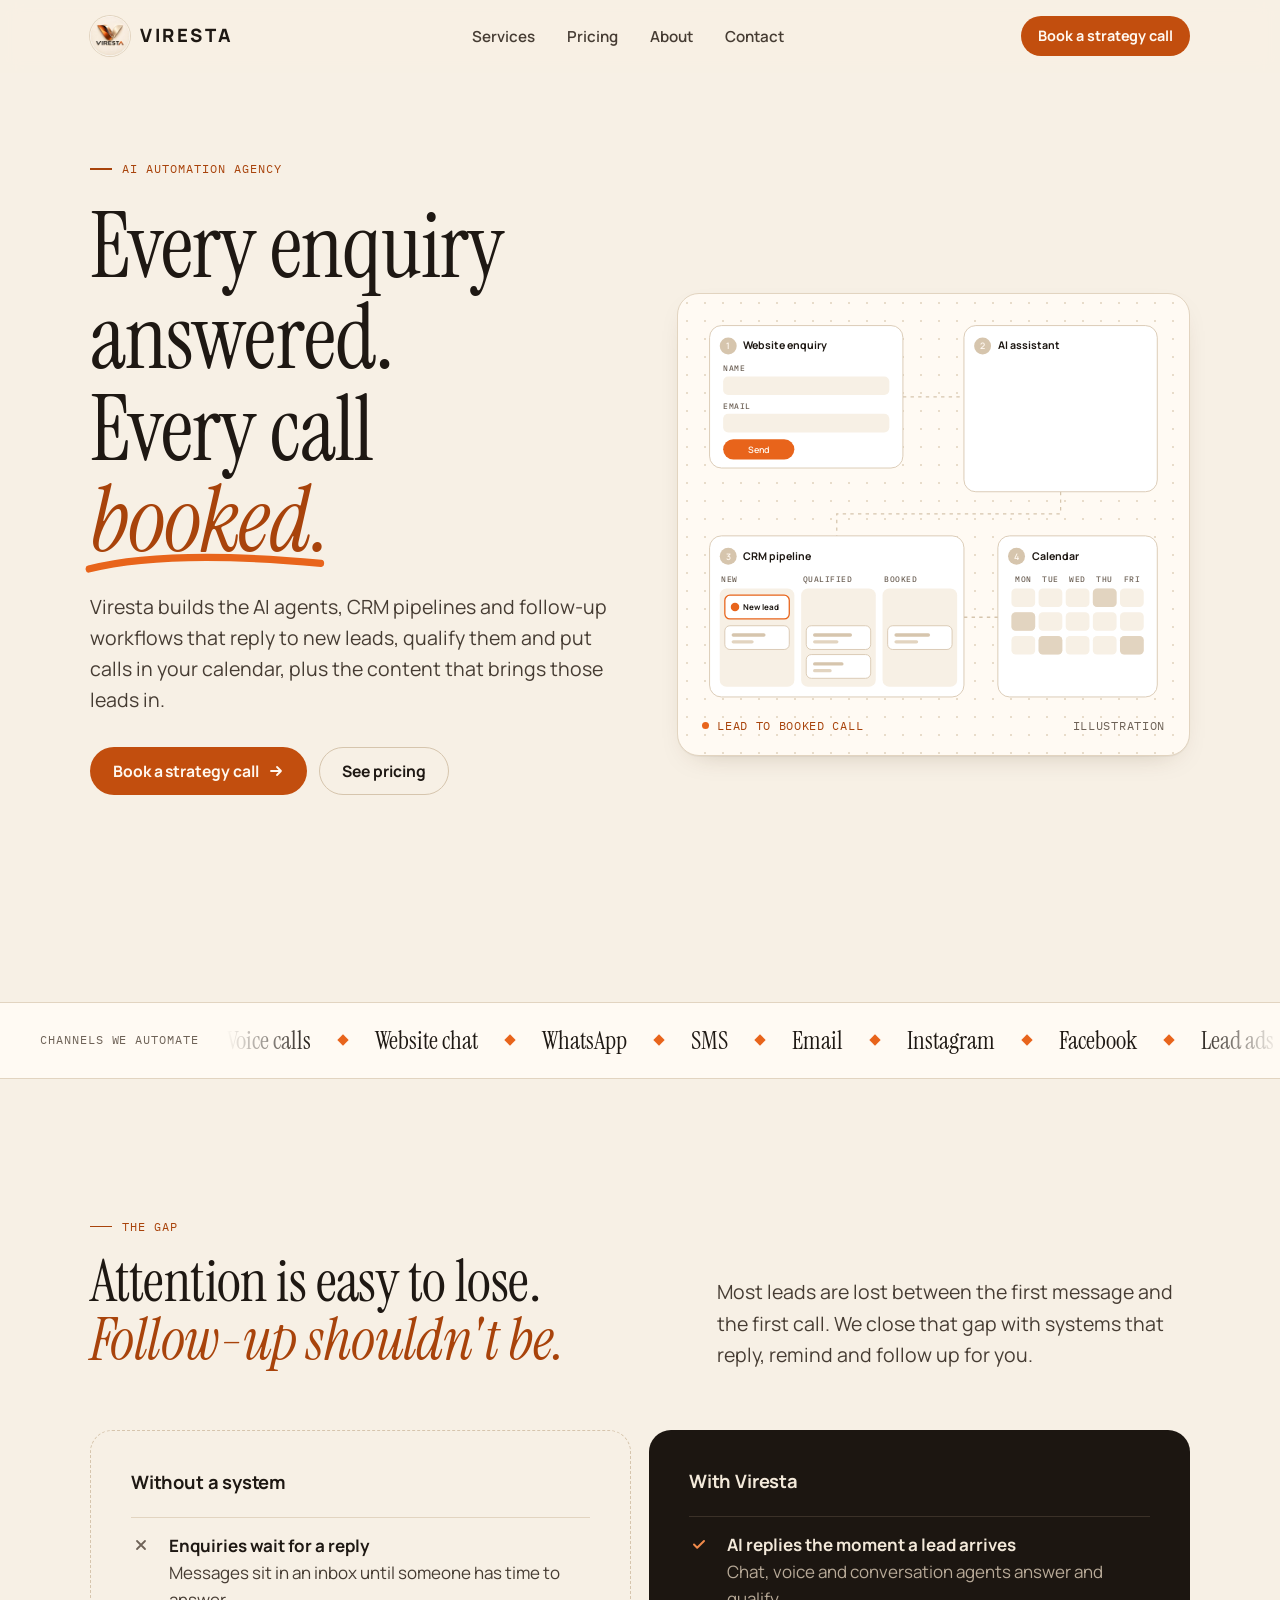
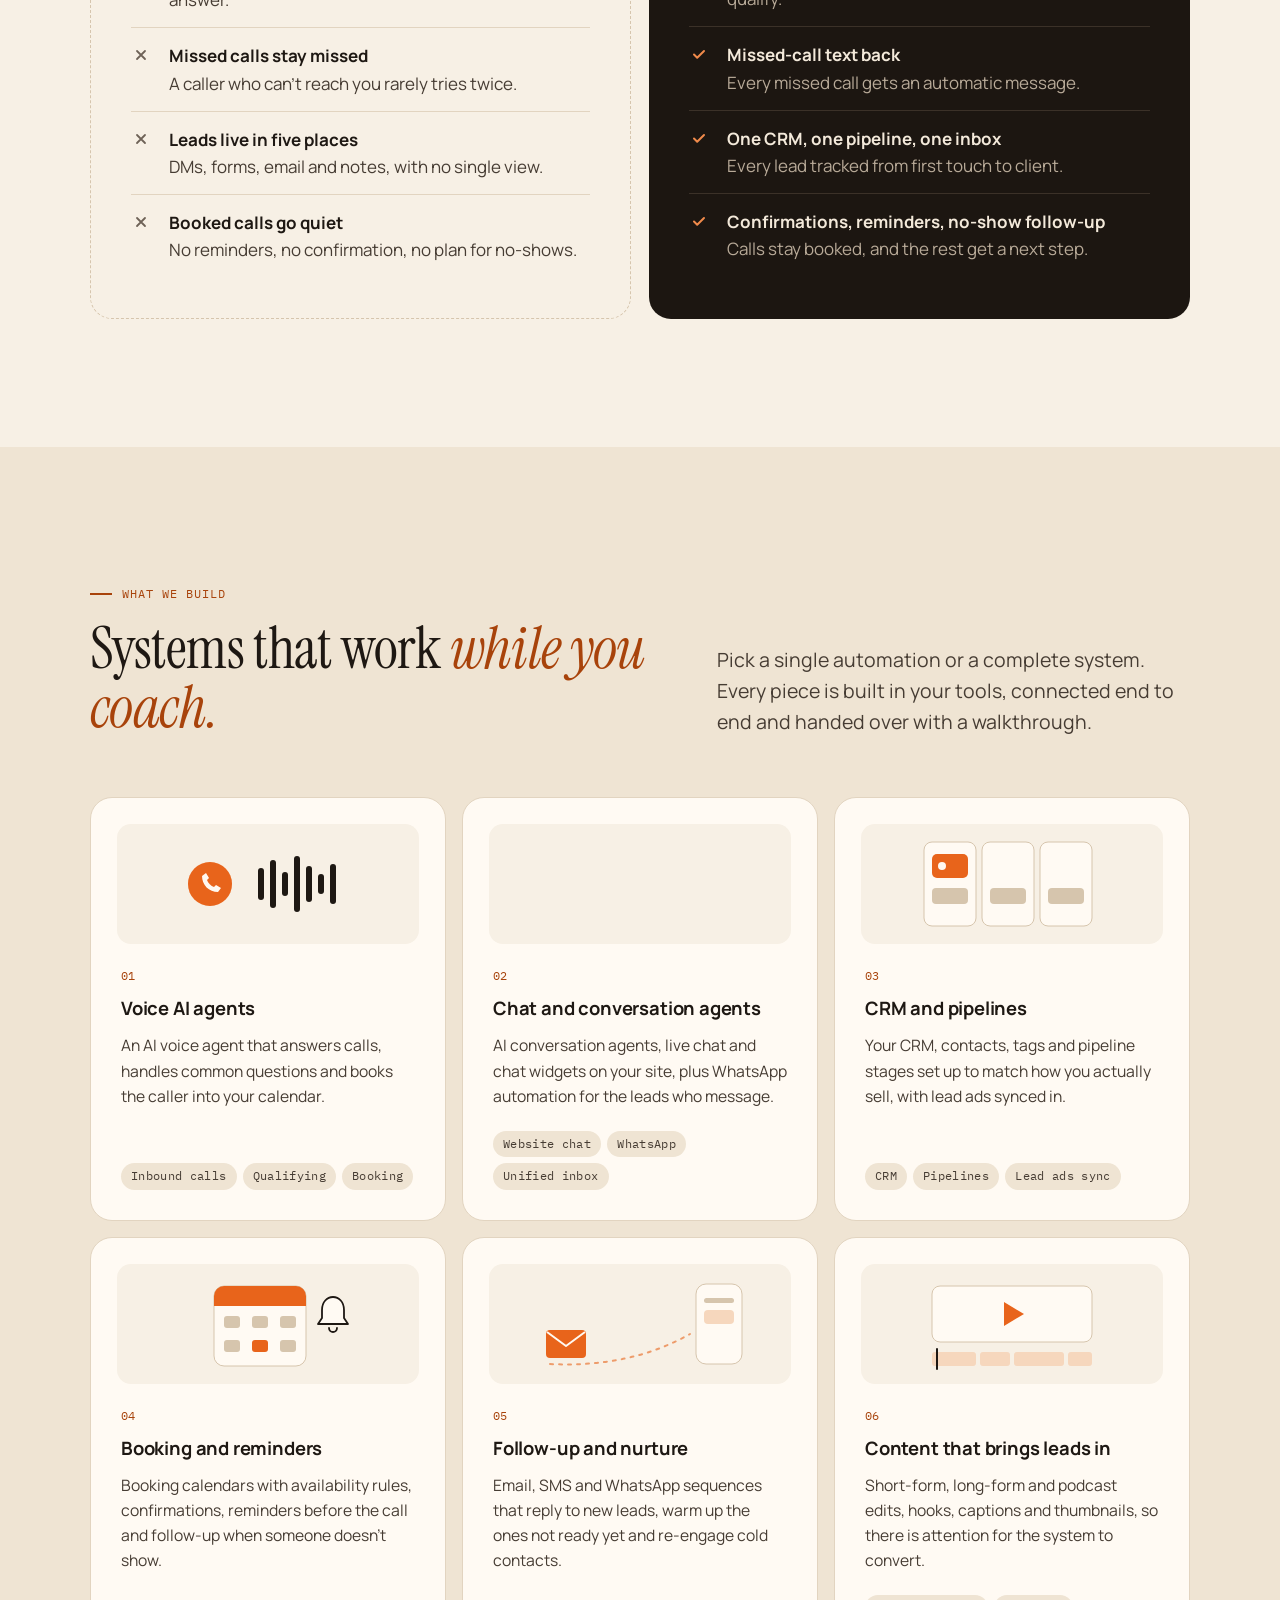
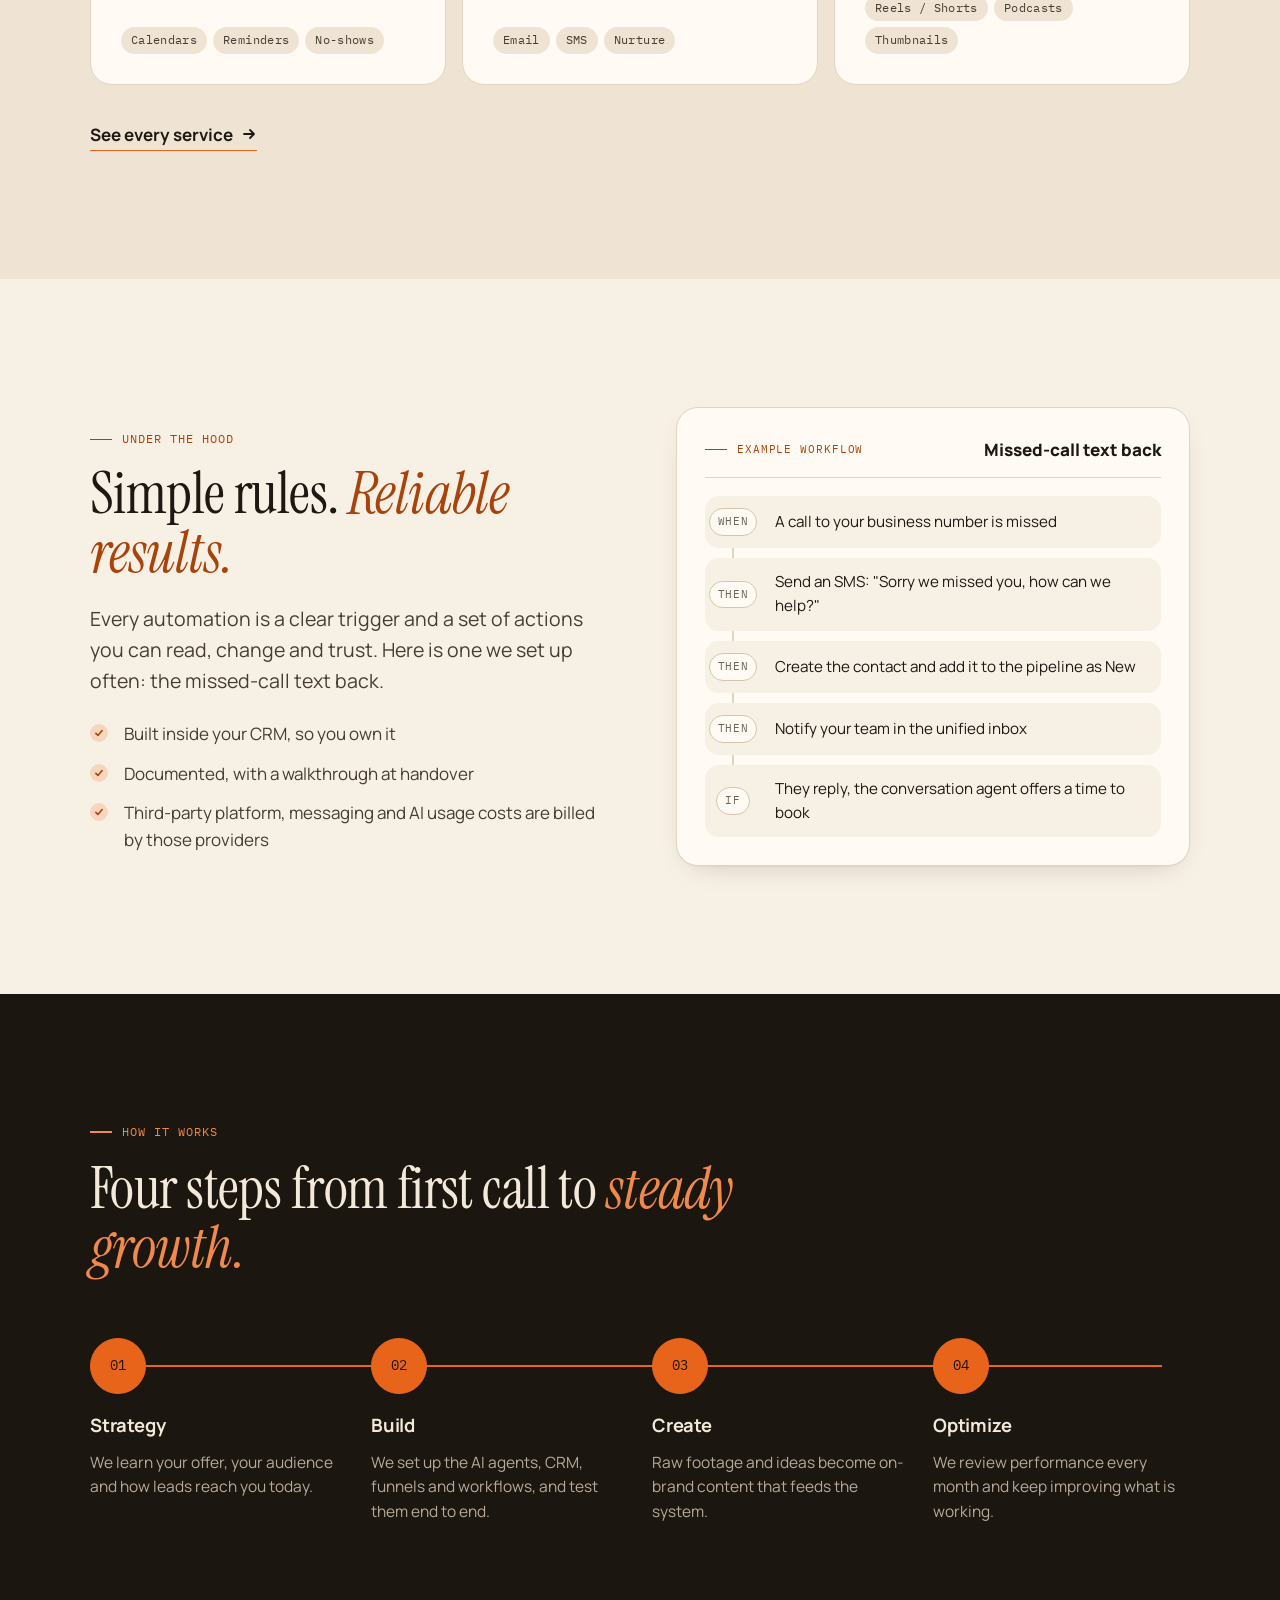
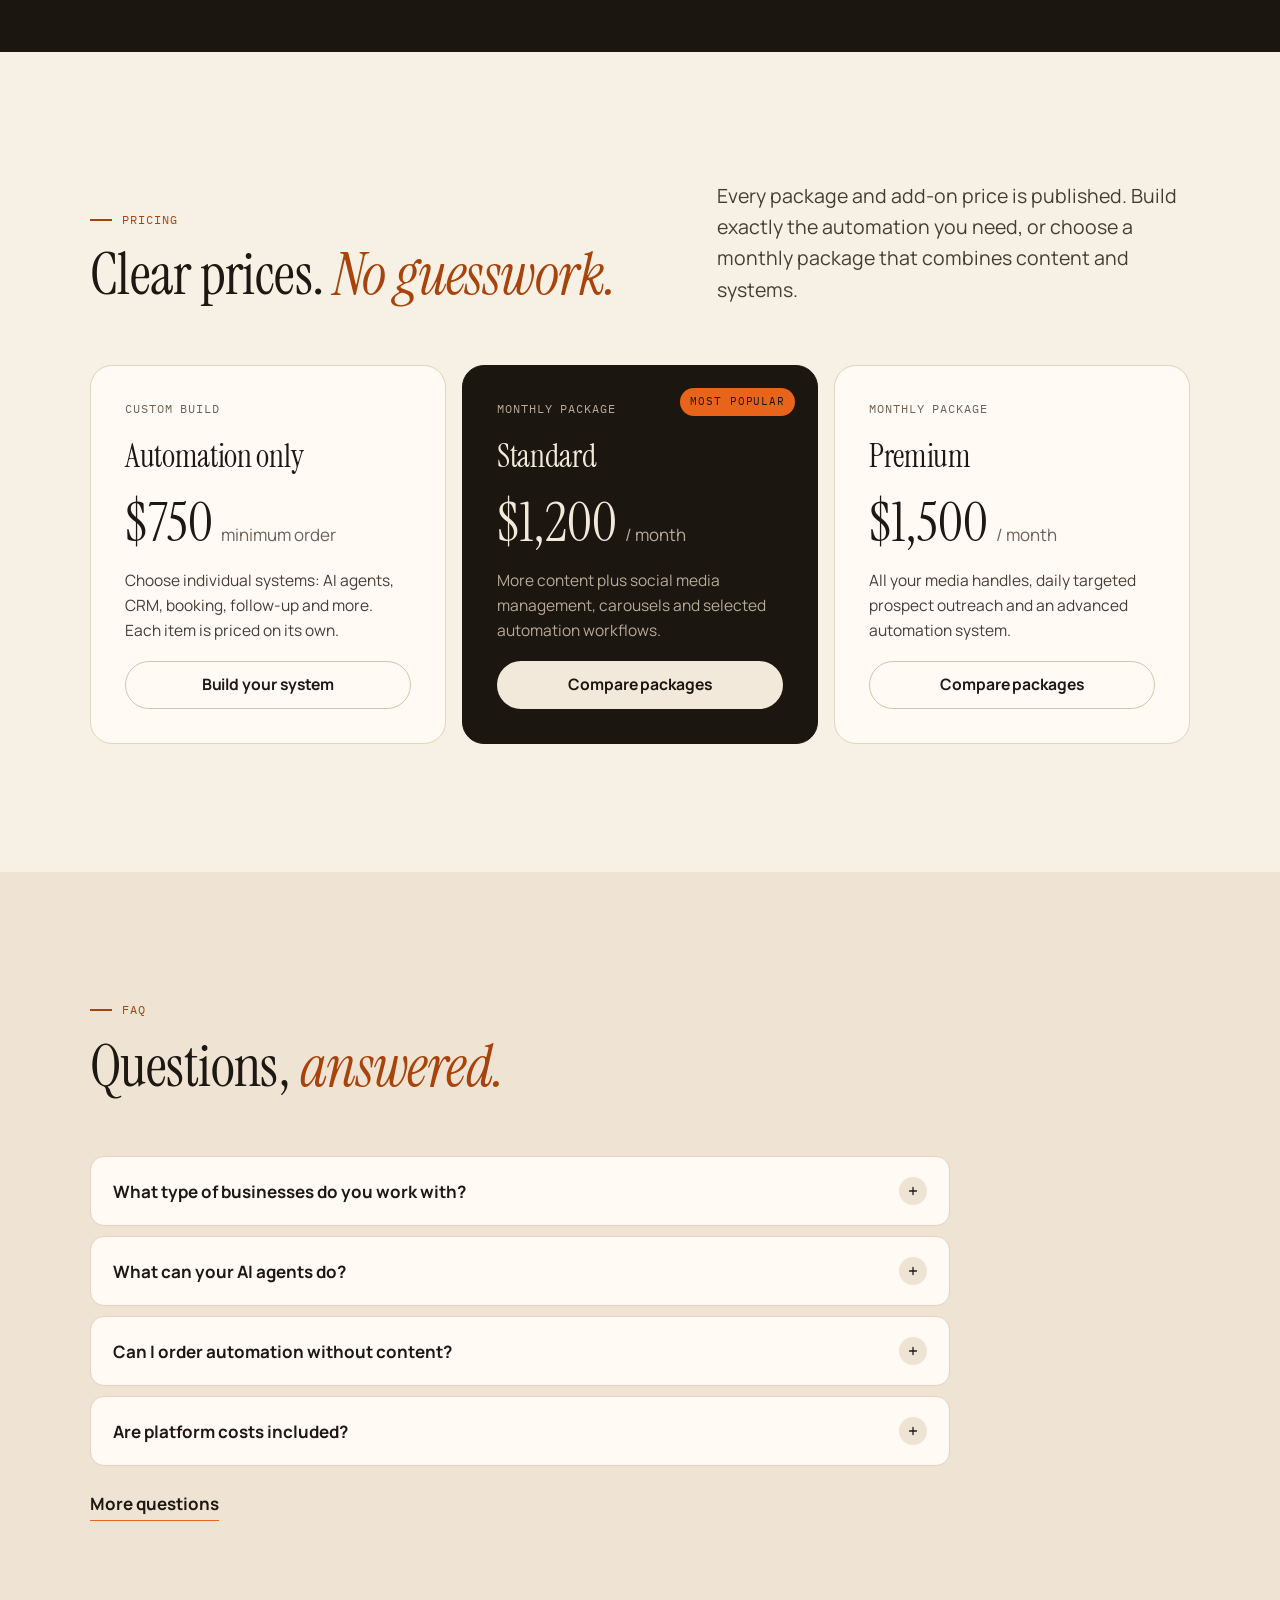
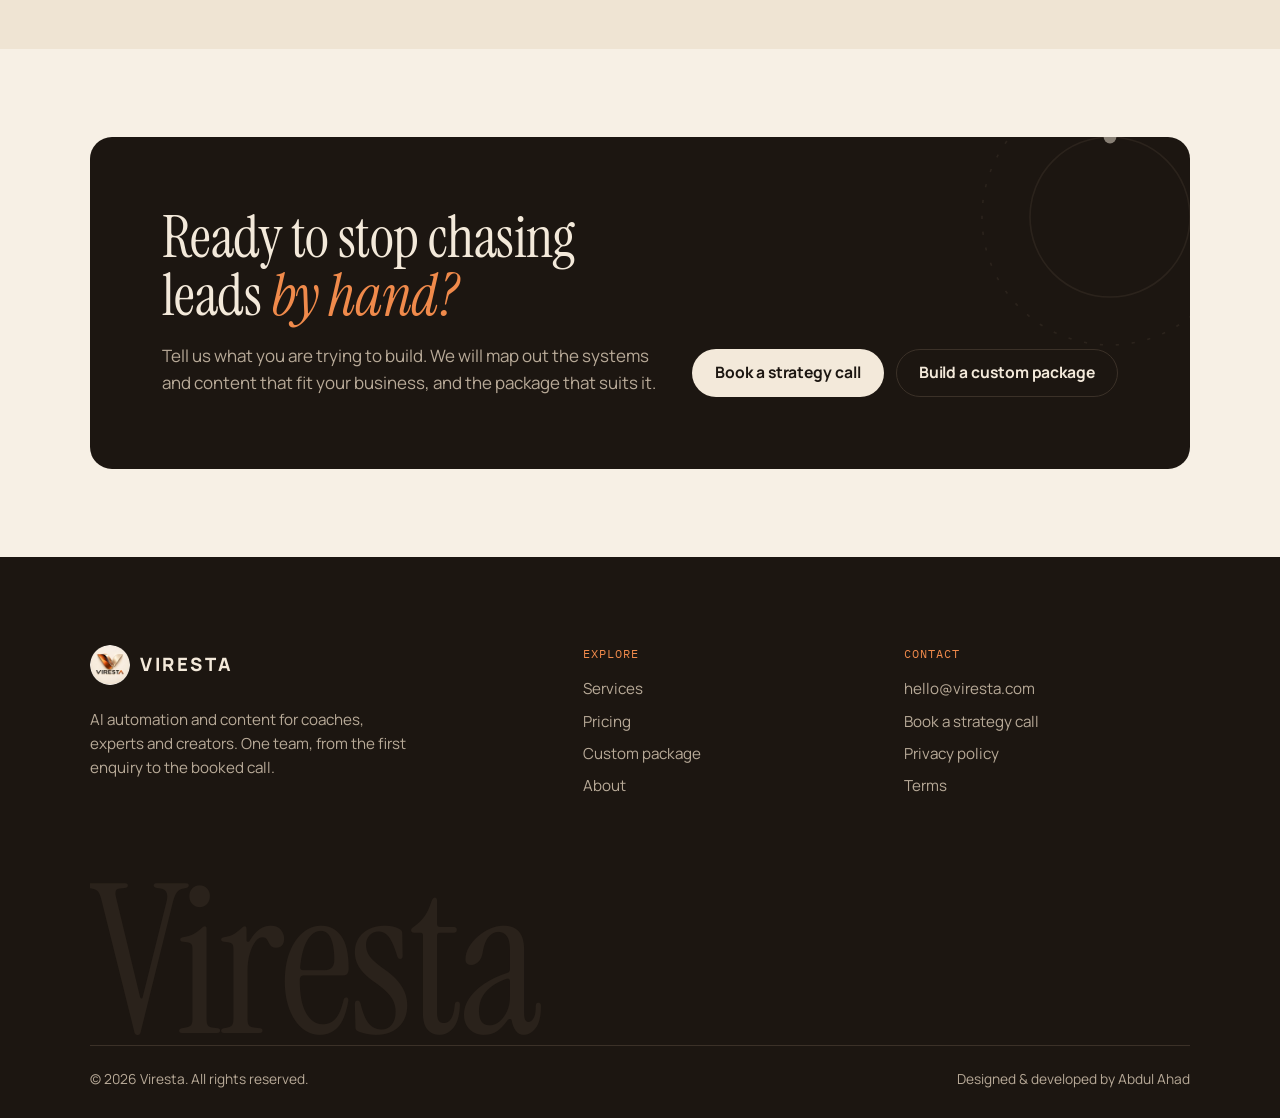
==== index.html @ 189fc69f "Rebuild Viresta site as an AI automation agency website Multi-page static site with an orange and cr" ====
<!doctype html>
<html lang="en">
<head>
<meta charset="utf-8">
<meta name="viewport" content="width=device-width, initial-scale=1, viewport-fit=cover">
<title>Viresta | AI Automation Agency for Coaches, Experts and Creators</title>
<meta name="description" content="Viresta builds AI agents, CRM pipelines, booking and follow-up automations that turn enquiries into booked calls, plus the content that brings those enquiries in.">
<meta name="theme-color" content="#f7f0e5">
<meta name="author" content="Abdul Ahad">
<meta property="og:title" content="Viresta | AI Automation Agency for Coaches, Experts and Creators">
<meta property="og:description" content="Viresta builds AI agents, CRM pipelines, booking and follow-up automations that turn enquiries into booked calls, plus the content that brings those enquiries in.">
<meta property="og:type" content="website">
<meta property="og:image" content="assets/img/logo.webp">
<link rel="icon" type="image/png" href="assets/img/favicon.png">
<link rel="apple-touch-icon" href="assets/img/apple-touch-icon.png">
<link rel="preconnect" href="https://fonts.googleapis.com">
<link rel="preconnect" href="https://fonts.gstatic.com" crossorigin>
<link href="https://fonts.googleapis.com/css2?family=Instrument+Serif:ital@0;1&family=Manrope:wght@400;500;600;700;800&family=IBM+Plex+Mono:wght@400;500&display=swap" rel="stylesheet">
<link rel="stylesheet" href="assets/css/style.css">
<script>document.documentElement.classList.add("js");</script>
</head>
<body data-page="home">
<a class="skip" href="#main">Skip to content</a>
<header class="site-header" id="top">
  <div class="wrap nav">
    <a class="brand" href="index.html" aria-label="Viresta home">
      <img src="assets/img/logo-192.webp" alt="" width="40" height="40">
      <span>VIRESTA</span>
    </a>
    <nav aria-label="Main">
      <ul class="nav-links" style="list-style:none;margin:0;padding:0">
        <li><a href="services.html" data-nav="services">Services</a></li>
        <li><a href="pricing.html" data-nav="pricing">Pricing</a></li>
        <li><a href="about.html" data-nav="about">About</a></li>
        <li><a href="contact.html" data-nav="contact">Contact</a></li>
      </ul>
    </nav>
    <div class="nav-cta"><a class="btn btn--primary btn--sm" href="contact.html">Book a strategy call</a></div>
    <button class="nav-toggle" type="button" aria-label="Open menu" aria-expanded="false" aria-controls="mobile-menu"><span></span></button>
  </div>
  <div class="mobile-menu" id="mobile-menu">
    <ul>
      <li><a href="index.html">Home</a></li>
      <li><a href="services.html">Services</a></li>
      <li><a href="pricing.html">Pricing</a></li>
      <li><a href="about.html">About</a></li>
      <li><a href="contact.html">Contact</a></li>
      <li><a class="btn btn--primary" href="contact.html">Book a strategy call</a></li>
    </ul>
  </div>
</header>
<main id="main">

  <!-- ============ Hero ============ -->
  <section class="hero">
    <div class="wrap hero-grid">
      <div>
        <span class="eyebrow reveal">AI automation agency</span>
        <h1 class="reveal d1">
          <span class="line">Every enquiry answered.</span>
          <span class="line">Every call <span class="underline-word"><em class="accent">booked.</em><svg viewBox="0 0 200 20" preserveAspectRatio="none" aria-hidden="true"><path d="M3 14 C 50 4, 120 4, 197 10"/></svg></span></span>
        </h1>
        <p class="lead reveal d2">Viresta builds the AI agents, CRM pipelines and follow-up workflows that reply to new leads, qualify them and put calls in your calendar, plus the content that brings those leads in.</p>
        <div class="btn-row reveal d3">
          <a class="btn btn--primary" href="contact.html">Book a strategy call
            <svg viewBox="0 0 16 16" aria-hidden="true"><path d="M3 8h10M9 4l4 4-4 4" fill="none" stroke="currentColor" stroke-width="1.8" stroke-linecap="round" stroke-linejoin="round"/></svg></a>
          <a class="btn btn--ghost" href="pricing.html">See pricing</a>
        </div>
        <ul class="hero-facts reveal d3">
          <li>Published pricing</li>
          <li>Custom builds from $750</li>
          <li>One team for systems and content</li>
        </ul>
      </div>

      <!-- Animated 2D illustration of a lead moving through an automated system -->
      <figure class="flow reveal d2" style="margin:0" aria-label="Illustration: a website enquiry gets an AI reply, moves through the CRM pipeline and becomes a booked call.">
        <svg viewBox="0 0 560 470" role="img" aria-hidden="true">
          <!-- connectors (base) -->
          <path class="f-line" d="M244 100 H316"/>
          <path class="f-line" d="M430 212 V238 H166 V264"/>
          <path class="f-line" d="M316 360 H356"/>
          <!-- connectors (active) -->
          <path class="f-line-on anim a-path1" d="M244 100 H316"/>
          <path class="f-line-on anim a-path2" d="M430 212 V238 H166 V264"/>
          <path class="f-line-on anim a-path3" d="M316 360 H356"/>

          <!-- A · Website enquiry -->
          <g>
            <rect class="f-card" x="16" y="16" width="228" height="168" rx="14"/>
            <circle class="anim a-badge1" cx="38" cy="40" r="10"/>
            <text class="f-text-light" x="38" y="44" text-anchor="middle">1</text>
            <text class="f-title" x="56" y="44">Website enquiry</text>
            <text class="f-label" x="32" y="70">Name</text>
            <rect class="f-field" x="32" y="76" width="196" height="22" rx="6"/>
            <rect class="f-ink anim a-field1" x="42" y="85" width="74" height="4" rx="2" opacity=".75"/>
            <text class="f-label" x="32" y="114">Email</text>
            <rect class="f-field" x="32" y="120" width="196" height="22" rx="6"/>
            <rect class="f-ink anim a-field2" x="42" y="129" width="118" height="4" rx="2" opacity=".75"/>
            <g class="anim a-send">
              <rect class="f-orange" x="32" y="150" width="84" height="24" rx="12"/>
              <text class="f-text-light" x="74" y="166" text-anchor="middle">Send</text>
            </g>
          </g>

          <!-- B · AI assistant -->
          <g>
            <rect class="f-card" x="316" y="16" width="228" height="196" rx="14"/>
            <circle class="anim a-badge2" cx="338" cy="40" r="10"/>
            <text class="f-text-light" x="338" y="44" text-anchor="middle">2</text>
            <text class="f-title" x="356" y="44">AI assistant</text>
            <g class="anim a-msg-in">
              <rect class="f-cream" x="332" y="60" width="168" height="42" rx="12"/>
              <text class="f-text" x="344" y="78">Hi! I'd like to know more</text>
              <text class="f-text" x="344" y="92">about your coaching.</text>
            </g>
            <g class="anim a-typing">
              <rect class="f-fill" x="470" y="112" width="58" height="24" rx="12"/>
              <g class="f-orange"><circle class="typing-dot" cx="486" cy="124" r="3"/><circle class="typing-dot" cx="499" cy="124" r="3"/><circle class="typing-dot" cx="512" cy="124" r="3"/></g>
            </g>
            <g class="anim a-msg-out">
              <rect fill="#c24e0e" x="352" y="112" width="176" height="42" rx="12"/>
              <text class="f-text-light" x="364" y="130">Happy to help! Here are a</text>
              <text class="f-text-light" x="364" y="144">few times for a quick call.</text>
            </g>
            <g class="anim a-msg-out">
              <rect fill="none" stroke="#c24e0e" x="404" y="166" width="58" height="26" rx="13"/>
              <text class="f-text" x="433" y="183" text-anchor="middle" style="fill:#a8430b;font-weight:700">Tue 10:00</text>
              <rect fill="none" stroke="#c24e0e" x="468" y="166" width="60" height="26" rx="13"/>
              <text class="f-text" x="498" y="183" text-anchor="middle" style="fill:#a8430b;font-weight:700">Wed 14:30</text>
            </g>
          </g>

          <!-- C · CRM pipeline -->
          <g>
            <rect class="f-card" x="16" y="264" width="300" height="190" rx="14"/>
            <circle class="anim a-badge3" cx="38" cy="288" r="10"/>
            <text class="f-text-light" x="38" y="292" text-anchor="middle">3</text>
            <text class="f-title" x="56" y="292">CRM pipeline</text>
            <text class="f-label" x="30" y="318">New</text>
            <text class="f-label" x="126" y="318">Qualified</text>
            <text class="f-label" x="222" y="318">Booked</text>
            <rect class="f-cream" x="28" y="326" width="88" height="116" rx="8"/>
            <rect class="f-cream" x="124" y="326" width="88" height="116" rx="8"/>
            <rect class="f-cream" x="220" y="326" width="88" height="116" rx="8"/>
            <!-- resting cards -->
            <g>
              <rect class="f-card" x="34" y="370" width="76" height="28" rx="6"/>
              <rect x="42" y="379" width="40" height="4" rx="2" fill="#d6c5ad"/><rect x="42" y="387" width="26" height="4" rx="2" fill="#e2d4c0"/>
              <rect class="f-card" x="130" y="370" width="76" height="28" rx="6"/>
              <rect x="138" y="379" width="46" height="4" rx="2" fill="#d6c5ad"/><rect x="138" y="387" width="30" height="4" rx="2" fill="#e2d4c0"/>
              <rect class="f-card" x="130" y="404" width="76" height="28" rx="6"/>
              <rect x="138" y="413" width="36" height="4" rx="2" fill="#d6c5ad"/><rect x="138" y="421" width="22" height="4" rx="2" fill="#e2d4c0"/>
              <rect class="f-card" x="226" y="370" width="76" height="28" rx="6"/>
              <rect x="234" y="379" width="42" height="4" rx="2" fill="#d6c5ad"/><rect x="234" y="387" width="28" height="4" rx="2" fill="#e2d4c0"/>
            </g>
            <!-- the moving lead -->
            <g class="anim a-deal">
              <rect x="34" y="334" width="76" height="28" rx="6" fill="#fff" stroke="#e8641b" stroke-width="1.5"/>
              <circle class="f-orange" cx="46" cy="348" r="5"/>
              <text class="f-text" x="56" y="352" style="font-size:9.5px;font-weight:700;fill:#1e1813">New lead</text>
            </g>
          </g>

          <!-- D · Calendar -->
          <g>
            <rect class="f-card" x="356" y="264" width="188" height="190" rx="14"/>
            <circle class="anim a-badge4" cx="378" cy="288" r="10"/>
            <text class="f-text-light" x="378" y="292" text-anchor="middle">4</text>
            <text class="f-title" x="396" y="292">Calendar</text>
            <g class="f-label" text-anchor="middle">
              <text x="386" y="318">Mon</text><text x="418" y="318">Tue</text><text x="450" y="318">Wed</text><text x="482" y="318">Thu</text><text x="514" y="318">Fri</text>
            </g>
            <g class="f-cream">
              <rect x="372" y="326" width="28" height="22" rx="5"/><rect x="404" y="326" width="28" height="22" rx="5"/><rect x="436" y="326" width="28" height="22" rx="5"/><rect x="468" y="326" width="28" height="22" rx="5"/><rect x="500" y="326" width="28" height="22" rx="5"/>
              <rect x="372" y="354" width="28" height="22" rx="5"/><rect x="404" y="354" width="28" height="22" rx="5"/><rect x="436" y="354" width="28" height="22" rx="5"/><rect x="468" y="354" width="28" height="22" rx="5"/><rect x="500" y="354" width="28" height="22" rx="5"/>
              <rect x="372" y="382" width="28" height="22" rx="5"/><rect x="404" y="382" width="28" height="22" rx="5"/><rect x="436" y="382" width="28" height="22" rx="5"/><rect x="468" y="382" width="28" height="22" rx="5"/><rect x="500" y="382" width="28" height="22" rx="5"/>
            </g>
            <g fill="#e2d4c0">
              <rect x="372" y="354" width="28" height="22" rx="5"/><rect x="468" y="326" width="28" height="22" rx="5"/><rect x="500" y="382" width="28" height="22" rx="5"/><rect x="404" y="382" width="28" height="22" rx="5"/>
            </g>
            <rect class="f-orange anim a-slot" x="436" y="354" width="28" height="22" rx="5"/>
            <path class="anim a-check" d="M443 365 l4 4 l8 -8" fill="none" stroke="#fff8f0" stroke-width="2.2" stroke-linecap="round" stroke-linejoin="round"/>
            <g class="anim a-toast">
              <rect class="f-ink" x="366" y="416" width="168" height="28" rx="14"/>
              <text class="f-text-light" x="450" y="434" text-anchor="middle">Call booked · reminder set</text>
            </g>
          </g>

          <!-- travelling dots -->
          <circle class="f-orange anim a-dot1" cx="250" cy="100" r="5" stroke="#fff" stroke-width="2"/>
          <circle class="f-orange anim a-dot2" cx="430" cy="214" r="5" stroke="#fff" stroke-width="2"/>
          <circle class="f-orange anim a-dot3" cx="319" cy="360" r="5" stroke="#fff" stroke-width="2"/>
        </svg>
        <figcaption class="flow-caption"><span class="live">Lead to booked call</span><span>Illustration</span></figcaption>
      </figure>
    </div>
  </section>

  <!-- ============ Channels ============ -->
  <section class="strip" aria-label="Channels we automate">
    <div class="strip-inner">
      <span class="strip-label">Channels we automate</span>
      <div class="marquee">
        <div class="marquee-track">
          <ul><li>Voice calls</li><li>Website chat</li><li>WhatsApp</li><li>SMS</li><li>Email</li><li>Instagram</li><li>Facebook</li><li>Lead ads</li><li>Booking calendars</li><li>CRM</li></ul>
          <ul aria-hidden="true"><li>Voice calls</li><li>Website chat</li><li>WhatsApp</li><li>SMS</li><li>Email</li><li>Instagram</li><li>Facebook</li><li>Lead ads</li><li>Booking calendars</li><li>CRM</li></ul>
        </div>
      </div>
    </div>
  </section>

  <!-- ============ Problem / solution ============ -->
  <section class="section">
    <div class="wrap">
      <div class="head head--split">
        <div>
          <span class="eyebrow reveal">The gap</span>
          <h2 class="reveal d1" style="margin-top:16px">Attention is easy to lose. <em class="accent">Follow-up shouldn't be.</em></h2>
        </div>
        <p class="lead reveal d2">Most leads are lost between the first message and the first call. We close that gap with systems that reply, remind and follow up for you.</p>
      </div>
      <div class="compare">
        <div class="compare-col compare-col--before reveal">
          <h3>Without a system</h3>
          <ul class="compare-list">
            <li><svg viewBox="0 0 20 20" class="ico-x" fill="none" stroke-width="1.8" stroke-linecap="round" aria-hidden="true"><path d="M6 6l8 8M14 6l-8 8"/></svg><div><b>Enquiries wait for a reply</b>Messages sit in an inbox until someone has time to answer.</div></li>
            <li><svg viewBox="0 0 20 20" class="ico-x" fill="none" stroke-width="1.8" stroke-linecap="round" aria-hidden="true"><path d="M6 6l8 8M14 6l-8 8"/></svg><div><b>Missed calls stay missed</b>A caller who can't reach you rarely tries twice.</div></li>
            <li><svg viewBox="0 0 20 20" class="ico-x" fill="none" stroke-width="1.8" stroke-linecap="round" aria-hidden="true"><path d="M6 6l8 8M14 6l-8 8"/></svg><div><b>Leads live in five places</b>DMs, forms, email and notes, with no single view.</div></li>
            <li><svg viewBox="0 0 20 20" class="ico-x" fill="none" stroke-width="1.8" stroke-linecap="round" aria-hidden="true"><path d="M6 6l8 8M14 6l-8 8"/></svg><div><b>Booked calls go quiet</b>No reminders, no confirmation, no plan for no-shows.</div></li>
          </ul>
        </div>
        <div class="compare-col compare-col--after reveal d1">
          <h3>With Viresta</h3>
          <ul class="compare-list">
            <li><svg viewBox="0 0 20 20" class="ico-ok" fill="none" stroke-width="2" stroke-linecap="round" stroke-linejoin="round" aria-hidden="true"><path d="M5 10.5l3.2 3.2L15 7"/></svg><div><b>AI replies the moment a lead arrives</b>Chat, voice and conversation agents answer and qualify.</div></li>
            <li><svg viewBox="0 0 20 20" class="ico-ok" fill="none" stroke-width="2" stroke-linecap="round" stroke-linejoin="round" aria-hidden="true"><path d="M5 10.5l3.2 3.2L15 7"/></svg><div><b>Missed-call text back</b>Every missed call gets an automatic message.</div></li>
            <li><svg viewBox="0 0 20 20" class="ico-ok" fill="none" stroke-width="2" stroke-linecap="round" stroke-linejoin="round" aria-hidden="true"><path d="M5 10.5l3.2 3.2L15 7"/></svg><div><b>One CRM, one pipeline, one inbox</b>Every lead tracked from first touch to client.</div></li>
            <li><svg viewBox="0 0 20 20" class="ico-ok" fill="none" stroke-width="2" stroke-linecap="round" stroke-linejoin="round" aria-hidden="true"><path d="M5 10.5l3.2 3.2L15 7"/></svg><div><b>Confirmations, reminders, no-show follow-up</b>Calls stay booked, and the rest get a next step.</div></li>
          </ul>
        </div>
      </div>
    </div>
  </section>

  <!-- ============ What we build ============ -->
  <section class="section section--alt">
    <div class="wrap">
      <div class="head head--split">
        <div>
          <span class="eyebrow reveal">What we build</span>
          <h2 class="reveal d1" style="margin-top:16px">Systems that work <em class="accent">while you coach.</em></h2>
        </div>
        <p class="lead reveal d2">Pick a single automation or a complete system. Every piece is built in your tools, connected end to end and handed over with a walkthrough.</p>
      </div>

      <div class="cards cards--3">
        <article class="card reveal">
          <div class="illo">
            <svg viewBox="0 0 300 120" aria-hidden="true">
              <circle class="il-soft il-ring" cx="92" cy="60" r="22"/>
              <circle class="il-soft il-ring r2" cx="92" cy="60" r="22"/>
              <circle class="il-o" cx="92" cy="60" r="22"/>
              <path d="M84 52c0 9 7 16 16 16l3-4-5-3-2 2c-3-1-6-4-7-7l2-2-3-5z" fill="#fff8f0"/>
              <g class="il-wave il-ink">
                <rect x="140" y="44" width="6" height="32" rx="3"/><rect x="152" y="36" width="6" height="48" rx="3"/><rect x="164" y="48" width="6" height="24" rx="3"/>
                <rect x="176" y="32" width="6" height="56" rx="3"/><rect x="188" y="42" width="6" height="36" rx="3"/><rect x="200" y="50" width="6" height="20" rx="3"/><rect x="212" y="40" width="6" height="40" rx="3"/>
              </g>
            </svg>
          </div>
          <span class="card-num">01</span>
          <h3>Voice AI agents</h3>
          <p>An AI voice agent that answers calls, handles common questions and books the caller into your calendar.</p>
          <div class="tags"><span class="tag">Inbound calls</span><span class="tag">Qualifying</span><span class="tag">Booking</span></div>
        </article>

        <article class="card reveal d1">
          <div class="illo">
            <svg viewBox="0 0 300 120" aria-hidden="true">
              <g class="il-bubble"><rect class="il-w" x="70" y="18" width="110" height="24" rx="12"/><rect class="il-line" x="82" y="28" width="70" height="4" rx="2"/></g>
              <g class="il-bubble b2"><rect class="il-o" x="120" y="48" width="110" height="24" rx="12"/><rect x="132" y="58" width="80" height="4" rx="2" fill="#fff8f0"/></g>
              <g class="il-bubble b3"><rect class="il-w" x="70" y="78" width="84" height="24" rx="12"/><rect class="il-line" x="82" y="88" width="50" height="4" rx="2"/></g>
            </svg>
          </div>
          <span class="card-num">02</span>
          <h3>Chat and conversation agents</h3>
          <p>AI conversation agents, live chat and chat widgets on your site, plus WhatsApp automation for the leads who message.</p>
          <div class="tags"><span class="tag">Website chat</span><span class="tag">WhatsApp</span><span class="tag">Unified inbox</span></div>
        </article>

        <article class="card reveal d2">
          <div class="illo">
            <svg viewBox="0 0 300 120" aria-hidden="true">
              <rect class="il-w" x="62" y="18" width="52" height="84" rx="8" style="fill:#fffaf3"/>
              <rect class="il-w" x="120" y="18" width="52" height="84" rx="8" style="fill:#fffaf3"/>
              <rect class="il-w" x="178" y="18" width="52" height="84" rx="8" style="fill:#fffaf3"/>
              <rect class="il-line" x="128" y="64" width="36" height="16" rx="4"/>
              <rect class="il-line" x="186" y="64" width="36" height="16" rx="4"/>
              <rect class="il-line" x="70" y="64" width="36" height="16" rx="4"/>
              <g class="il-move"><rect class="il-o" x="70" y="30" width="36" height="24" rx="5"/><circle cx="80" cy="42" r="4" fill="#fff8f0"/></g>
            </svg>
          </div>
          <span class="card-num">03</span>
          <h3>CRM and pipelines</h3>
          <p>Your CRM, contacts, tags and pipeline stages set up to match how you actually sell, with lead ads synced in.</p>
          <div class="tags"><span class="tag">CRM</span><span class="tag">Pipelines</span><span class="tag">Lead ads sync</span></div>
        </article>

        <article class="card reveal">
          <div class="illo">
            <svg viewBox="0 0 300 120" aria-hidden="true">
              <rect class="il-w" x="96" y="22" width="92" height="80" rx="10" style="fill:#fffaf3"/>
              <rect class="il-o" x="96" y="22" width="92" height="20" rx="10"/><rect class="il-o" x="96" y="32" width="92" height="10"/>
              <g class="il-line"><rect x="106" y="52" width="16" height="12" rx="3"/><rect x="134" y="52" width="16" height="12" rx="3"/><rect x="162" y="52" width="16" height="12" rx="3"/><rect x="106" y="76" width="16" height="12" rx="3"/><rect x="162" y="76" width="16" height="12" rx="3"/></g>
              <rect class="il-o il-pop" x="134" y="76" width="16" height="12" rx="3"/>
              <g class="il-bell"><path class="il-stroke" d="M204 46c0-8 5-13 11-13s11 5 11 13v8l4 6h-30l4-6z" style="fill:#fffaf3"/><path class="il-stroke" d="M211 64a4 4 0 0 0 8 0"/></g>
            </svg>
          </div>
          <span class="card-num">04</span>
          <h3>Booking and reminders</h3>
          <p>Booking calendars with availability rules, confirmations, reminders before the call and follow-up when someone doesn't show.</p>
          <div class="tags"><span class="tag">Calendars</span><span class="tag">Reminders</span><span class="tag">No-shows</span></div>
        </article>

        <article class="card reveal d1">
          <div class="illo">
            <svg viewBox="0 0 300 120" aria-hidden="true">
              <rect class="il-w" x="206" y="20" width="46" height="80" rx="10" style="fill:#fffaf3"/>
              <rect class="il-line" x="214" y="34" width="30" height="5" rx="2.5"/><rect class="il-soft" x="214" y="46" width="30" height="14" rx="4"/>
              <g class="il-fly">
                <rect class="il-o" x="56" y="66" width="40" height="28" rx="4"/>
                <path d="M57 68l19 14 19-14" fill="none" stroke="#fff8f0" stroke-width="2" stroke-linejoin="round"/>
              </g>
              <path class="il-os" d="M60 100 Q 140 104 200 70" stroke-dasharray="3 6" opacity=".6"/>
            </svg>
          </div>
          <span class="card-num">05</span>
          <h3>Follow-up and nurture</h3>
          <p>Email, SMS and WhatsApp sequences that reply to new leads, warm up the ones not ready yet and re-engage cold contacts.</p>
          <div class="tags"><span class="tag">Email</span><span class="tag">SMS</span><span class="tag">Nurture</span></div>
        </article>

        <article class="card reveal d2">
          <div class="illo">
            <svg viewBox="0 0 300 120" aria-hidden="true">
              <rect class="il-w" x="70" y="22" width="160" height="56" rx="8" style="fill:#fffaf3"/>
              <path class="il-o" d="M142 38v24l20-12z"/>
              <g>
                <rect class="il-soft" x="70" y="88" width="44" height="14" rx="3"/><rect class="il-soft" x="118" y="88" width="30" height="14" rx="3"/>
                <rect class="il-soft" x="152" y="88" width="50" height="14" rx="3"/><rect class="il-soft" x="206" y="88" width="24" height="14" rx="3"/>
              </g>
              <rect class="il-ink il-play" x="74" y="84" width="2" height="22" rx="1"/>
            </svg>
          </div>
          <span class="card-num">06</span>
          <h3>Content that brings leads in</h3>
          <p>Short-form, long-form and podcast edits, hooks, captions and thumbnails, so there is attention for the system to convert.</p>
          <div class="tags"><span class="tag">Reels / Shorts</span><span class="tag">Podcasts</span><span class="tag">Thumbnails</span></div>
        </article>
      </div>

      <div class="btn-row" style="margin-top:36px">
        <a class="link-arrow" href="services.html">See every service
          <svg width="16" height="16" viewBox="0 0 16 16" aria-hidden="true"><path d="M3 8h10M9 4l4 4-4 4" fill="none" stroke="currentColor" stroke-width="1.8" stroke-linecap="round" stroke-linejoin="round"/></svg></a>
      </div>
    </div>
  </section>

  <!-- ============ Workflow example ============ -->
  <section class="section">
    <div class="wrap split">
      <div>
        <span class="eyebrow reveal">Under the hood</span>
        <h2 class="reveal d1" style="margin:16px 0 20px">Simple rules. <em class="accent">Reliable results.</em></h2>
        <p class="lead reveal d2">Every automation is a clear trigger and a set of actions you can read, change and trust. Here is one we set up often: the missed-call text back.</p>
        <ul class="checklist reveal d3">
          <li>Built inside your CRM, so you own it</li>
          <li>Documented, with a walkthrough at handover</li>
          <li>Third-party platform, messaging and AI usage costs are billed by those providers</li>
        </ul>
      </div>
      <div class="panel reveal d1 recipe" aria-label="Example automation: missed-call text back">
        <div class="recipe-head"><span class="eyebrow" style="font-size:.7rem">Example workflow</span><span class="recipe-name">Missed-call text back</span></div>
        <ol class="recipe-steps">
          <li><span class="recipe-k">When</span><span class="recipe-v">A call to your business number is missed</span></li>
          <li><span class="recipe-k">Then</span><span class="recipe-v">Send an SMS: "Sorry we missed you, how can we help?"</span></li>
          <li><span class="recipe-k">Then</span><span class="recipe-v">Create the contact and add it to the pipeline as New</span></li>
          <li><span class="recipe-k">Then</span><span class="recipe-v">Notify your team in the unified inbox</span></li>
          <li><span class="recipe-k">If</span><span class="recipe-v">They reply, the conversation agent offers a time to book</span></li>
        </ol>
      </div>
    </div>
  </section>

  <!-- ============ Process ============ -->
  <section class="section section--dark">
    <div class="wrap">
      <div class="head">
        <span class="eyebrow reveal">How it works</span>
        <h2 class="reveal d1">Four steps from first call to <em class="accent">steady growth.</em></h2>
      </div>
      <div class="steps" data-steps>
        <div class="steps-line" aria-hidden="true"><i></i></div>
        <div class="step"><span class="step-dot">01</span><h3>Strategy</h3><p>We learn your offer, your audience and how leads reach you today.</p></div>
        <div class="step"><span class="step-dot">02</span><h3>Build</h3><p>We set up the AI agents, CRM, funnels and workflows, and test them end to end.</p></div>
        <div class="step"><span class="step-dot">03</span><h3>Create</h3><p>Raw footage and ideas become on-brand content that feeds the system.</p></div>
        <div class="step"><span class="step-dot">04</span><h3>Optimize</h3><p>We review performance every month and keep improving what is working.</p></div>
      </div>
    </div>
  </section>

  <!-- ============ Pricing teaser ============ -->
  <section class="section">
    <div class="wrap">
      <div class="head head--split">
        <div>
          <span class="eyebrow reveal">Pricing</span>
          <h2 class="reveal d1" style="margin-top:16px">Clear prices. <em class="accent">No guesswork.</em></h2>
        </div>
        <p class="lead reveal d2">Every package and add-on price is published. Build exactly the automation you need, or choose a monthly package that combines content and systems.</p>
      </div>
      <div class="plans">
        <div class="plan reveal">
          <span class="plan-group" style="border:0;padding:0">Custom build</span>
          <h3>Automation only</h3>
          <div class="price"><b>$750</b><span>minimum order</span></div>
          <p class="plan-blurb">Choose individual systems: AI agents, CRM, booking, follow-up and more. Each item is priced on its own.</p>
          <a class="btn btn--ghost" href="pricing.html#builder">Build your system</a>
        </div>
        <div class="plan plan--pop reveal d1">
          <span class="plan-badge">Most popular</span>
          <span class="plan-group" style="border:0;padding:0">Monthly package</span>
          <h3>Standard</h3>
          <div class="price"><b>$1,200</b><span>/ month</span></div>
          <p class="plan-blurb">More content plus social media management, carousels and selected automation workflows.</p>
          <a class="btn btn--light" href="pricing.html#packages">Compare packages</a>
        </div>
        <div class="plan reveal d2">
          <span class="plan-group" style="border:0;padding:0">Monthly package</span>
          <h3>Premium</h3>
          <div class="price"><b>$1,500</b><span>/ month</span></div>
          <p class="plan-blurb">All your media handles, daily targeted prospect outreach and an advanced automation system.</p>
          <a class="btn btn--ghost" href="pricing.html#packages">Compare packages</a>
        </div>
      </div>
    </div>
  </section>

  <!-- ============ FAQ ============ -->
  <section class="section section--alt">
    <div class="wrap">
      <div class="head">
        <span class="eyebrow reveal">FAQ</span>
        <h2 class="reveal d1">Questions, <em class="accent">answered.</em></h2>
      </div>
      <div class="faq reveal">
        <details><summary>What type of businesses do you work with?</summary><p>Coaches, experts, creators and coaching businesses that sell their knowledge, such as business, health, performance and course coaches.</p></details>
        <details><summary>What can your AI agents do?</summary><p>We build voice AI agents and conversation agents that answer enquiries, ask your qualifying questions and offer times from your booking calendar. Each agent is set up around your offer and your process.</p></details>
        <details><summary>Can I order automation without content?</summary><p>Yes. Use the custom package builder to choose only the systems you want. Custom orders start at $750.</p></details>
        <details><summary>Are platform costs included?</summary><p>No. Third-party platform, messaging and AI usage costs are billed separately by those providers where they apply.</p></details>
      </div>
      <p style="margin-top:24px"><a class="link-arrow" href="contact.html#faq">More questions</a></p>
    </div>
  </section>

  <!-- ============ CTA ============ -->
  <section class="section--tight">
    <div class="wrap">
      <div class="cta-band reveal">
        <svg class="orbit" viewBox="0 0 200 200" aria-hidden="true">
          <g class="il-spin" style="animation-duration:30s"><circle cx="100" cy="100" r="80" fill="none" stroke="#3b3128" stroke-dasharray="2 8"/><circle cx="180" cy="100" r="6" fill="#e8641b"/></g>
          <g class="il-spin" style="animation-duration:18s;animation-direction:reverse"><circle cx="100" cy="100" r="50" fill="none" stroke="#3b3128"/><circle cx="100" cy="50" r="4" fill="#f3e9da"/></g>
        </svg>
        <div>
          <h2>Ready to stop chasing leads <em class="accent">by hand?</em></h2>
          <p>Tell us what you are trying to build. We will map out the systems and content that fit your business, and the package that suits it.</p>
        </div>
        <div class="btn-row">
          <a class="btn btn--light" href="contact.html">Book a strategy call</a>
          <a class="btn btn--ghost-dark" href="pricing.html#builder">Build a custom package</a>
        </div>
      </div>
    </div>
  </section>
</main>
<footer class="site-footer">
  <div class="wrap">
    <div class="foot-grid">
      <div>
        <a class="brand" href="index.html" aria-label="Viresta home">
          <img src="assets/img/logo-192.webp" alt="" width="40" height="40">
          <span>VIRESTA</span>
        </a>
        <p class="foot-tag">AI automation and content for coaches, experts and creators. One team, from the first enquiry to the booked call.</p>
      </div>
      <div>
        <p class="foot-h">Explore</p>
        <ul class="foot-links">
          <li><a href="services.html">Services</a></li>
          <li><a href="pricing.html">Pricing</a></li>
          <li><a href="pricing.html#builder">Custom package</a></li>
          <li><a href="about.html">About</a></li>
        </ul>
      </div>
      <div>
        <p class="foot-h">Contact</p>
        <ul class="foot-links">
          <li><a href="mailto:hello@viresta.com">hello@viresta.com</a></li>
          <li><a href="contact.html">Book a strategy call</a></li>
          <li><a href="privacy.html">Privacy policy</a></li>
          <li><a href="terms.html">Terms</a></li>
        </ul>
      </div>
    </div>
    <div class="foot-big" aria-hidden="true">Viresta</div>
    <div class="foot-bottom">
      <span>© <span data-year>2026</span> Viresta. All rights reserved.</span>
      <span>Designed &amp; developed by Abdul Ahad</span>
    </div>
  </div>
</footer>
<div class="toast" id="toast" role="status" aria-live="polite"></div>
<script src="assets/js/main.js" defer></script>
</body>
</html>
---- assets/css/style.css ----
/* =========================================================
   Viresta — AI automation agency
   Theme: orange + cream. All colours live in :root.
   ========================================================= */

:root {
  --cream: #f7f0e5;
  --cream-2: #efe4d3;
  --paper: #fffaf3;
  --ink: #1e1813;
  --ink-2: #463c33;
  --muted: #6e6257;
  --line: #e2d4c0;
  --line-2: #d6c5ad;

  --orange: #e8641b;      /* shapes, accents */
  --orange-btn: #c24e0e;  /* button fill (AA with cream text) */
  --orange-ink: #a8430b;  /* small orange text on cream */
  --orange-soft: #f6d7bd;
  --peach: #fbe7d6;

  --dark: #1c1611;
  --dark-2: #2a221b;
  --dark-line: #3b3128;
  --on-dark: #f3e9da;
  --on-dark-2: #b8aa98;

  --serif: "Instrument Serif", Georgia, "Times New Roman", serif;
  --sans: "Manrope", system-ui, -apple-system, "Segoe UI", sans-serif;
  --mono: "IBM Plex Mono", ui-monospace, Menlo, monospace;

  --r-sm: 8px;
  --r: 14px;
  --r-lg: 22px;
  --wrap: 1180px;
  --gutter: clamp(16px, 4vw, 40px);
  --shadow: 0 1px 0 rgba(30, 24, 19, .04), 0 10px 30px -18px rgba(70, 40, 10, .35);
  --ease: cubic-bezier(.2, .7, .2, 1);
}

*, *::before, *::after { box-sizing: border-box; }
html { -webkit-text-size-adjust: 100%; scroll-behavior: smooth; }
body {
  margin: 0;
  background: var(--cream);
  color: var(--ink-2);
  font-family: var(--sans);
  font-size: 17px;
  line-height: 1.6;
  -webkit-font-smoothing: antialiased;
  overflow-x: hidden;
}
img, svg { display: block; max-width: 100%; }
a { color: inherit; text-decoration: none; }
button, input, select, textarea { font: inherit; color: inherit; }
::selection { background: var(--orange-soft); color: var(--ink); }
:focus-visible { outline: 2px solid var(--orange-btn); outline-offset: 3px; border-radius: 4px; }

h1, h2, h3, h4 { color: var(--ink); margin: 0; font-weight: 400; }
h1, h2 { font-family: var(--serif); letter-spacing: -.01em; line-height: 1.02; }
h1 { font-size: clamp(2.9rem, 7vw, 5.6rem); }
h2 { font-size: clamp(2.2rem, 4.6vw, 3.6rem); }
h3 { font-family: var(--sans); font-weight: 700; font-size: 1.15rem; line-height: 1.3; letter-spacing: -.01em; }
p { margin: 0; }
em.accent, .accent { font-style: italic; color: var(--orange-ink); }

.wrap { width: 100%; max-width: var(--wrap); margin: 0 auto; padding: 0 var(--gutter); }
.section { padding: clamp(72px, 10vw, 128px) 0; }
.section--tight { padding: clamp(56px, 7vw, 88px) 0; }
.section--alt { background: var(--cream-2); }
.section--dark { background: var(--dark); color: var(--on-dark-2); }
.section--dark h2, .section--dark h3 { color: var(--on-dark); }
.section--dark .accent { color: #f08a4b; }

.eyebrow {
  display: inline-flex; align-items: center; gap: 10px;
  font-family: var(--mono); font-size: .78rem; letter-spacing: .08em; text-transform: uppercase;
  color: var(--orange-ink);
}
.eyebrow::before { content: ""; width: 22px; height: 1.5px; background: currentColor; }
.section--dark .eyebrow { color: #f08a4b; }

.lead { font-size: clamp(1.05rem, 1.6vw, 1.22rem); color: var(--ink-2); max-width: 60ch; }
.section--dark .lead { color: var(--on-dark-2); }
.muted { color: var(--muted); }
.small { font-size: .9rem; }

.head { display: grid; gap: 18px; margin-bottom: clamp(36px, 5vw, 60px); max-width: 760px; }
.head--split { max-width: none; grid-template-columns: 1fr; align-items: end; }
@media (min-width: 900px) { .head--split { grid-template-columns: 1.1fr .9fr; gap: 48px; } }

/* ---------- Buttons ---------- */
.btn {
  display: inline-flex; align-items: center; justify-content: center; gap: 10px;
  min-height: 48px; padding: 0 22px; border-radius: 999px;
  font-weight: 700; font-size: .98rem; letter-spacing: -.005em;
  border: 1.5px solid transparent; cursor: pointer; white-space: nowrap;
  transition: background .2s var(--ease), color .2s var(--ease), border-color .2s var(--ease), transform .2s var(--ease);
}
.btn svg { width: 16px; height: 16px; transition: transform .25s var(--ease); }
.btn:hover svg { transform: translateX(3px); }
.btn--primary { background: var(--orange-btn); color: #fff8f0; }
.btn--primary:hover { background: var(--orange-ink); }
.btn--ghost { border-color: var(--line-2); color: var(--ink); background: transparent; }
.btn--ghost:hover { border-color: var(--ink); }
.btn--light { background: var(--on-dark); color: var(--dark); }
.btn--light:hover { background: #fff; }
.btn--ghost-dark { border-color: var(--dark-line); color: var(--on-dark); }
.btn--ghost-dark:hover { border-color: var(--on-dark-2); }
.btn--sm { min-height: 40px; padding: 0 16px; font-size: .9rem; }
.btn[disabled] { opacity: .45; cursor: not-allowed; }
.btn-row { display: flex; flex-wrap: wrap; gap: 12px; }

.link-arrow { display: inline-flex; align-items: center; gap: 8px; font-weight: 700; color: var(--ink); border-bottom: 1.5px solid var(--orange); padding-bottom: 2px; }
.link-arrow:hover { color: var(--orange-ink); }

/* ---------- Header ---------- */
.skip { position: absolute; left: -999px; top: 8px; z-index: 100; background: var(--ink); color: var(--cream); padding: 10px 14px; border-radius: 8px; }
.skip:focus { left: 8px; }

.site-header {
  position: sticky; top: 0; z-index: 50;
  background: rgba(247, 240, 229, .86);
  -webkit-backdrop-filter: saturate(1.4) blur(10px); backdrop-filter: saturate(1.4) blur(10px);
  border-bottom: 1px solid transparent;
  transition: border-color .25s;
}
.site-header.is-scrolled { border-bottom-color: var(--line); }
.nav { display: flex; align-items: center; justify-content: space-between; height: 72px; gap: 24px; }
.brand { display: inline-flex; align-items: center; gap: 10px; font-weight: 800; font-size: 1.15rem; letter-spacing: .14em; color: var(--ink); }
.brand img { width: 40px; height: 40px; border-radius: 50%; box-shadow: 0 0 0 1px var(--line); }
.nav-links { display: none; gap: 4px; }
.nav-links a { padding: 8px 14px; border-radius: 999px; font-weight: 600; font-size: .95rem; color: var(--ink-2); transition: color .2s, background .2s; }
.nav-links a:hover { color: var(--ink); background: var(--cream-2); }
.nav-links a[aria-current="page"] { color: var(--ink); background: var(--paper); box-shadow: inset 0 0 0 1px var(--line); }
.nav-cta { display: none; }
.nav-toggle { display: inline-grid; place-items: center; width: 44px; height: 44px; border-radius: 50%; border: 1px solid var(--line-2); background: transparent; cursor: pointer; }
.nav-toggle span { display: block; width: 18px; height: 1.5px; background: var(--ink); position: relative; transition: transform .25s var(--ease), background .2s; }
.nav-toggle span::before, .nav-toggle span::after { content: ""; position: absolute; left: 0; width: 18px; height: 1.5px; background: var(--ink); transition: transform .25s var(--ease); }
.nav-toggle span::before { top: -6px; }
.nav-toggle span::after { top: 6px; }
.nav-open .nav-toggle span { background: transparent; }
.nav-open .nav-toggle span::before { transform: translateY(6px) rotate(45deg); }
.nav-open .nav-toggle span::after { transform: translateY(-6px) rotate(-45deg); }

.mobile-menu { display: none; border-top: 1px solid var(--line); background: var(--cream); }
.nav-open .mobile-menu { display: block; }
.mobile-menu ul { list-style: none; margin: 0; padding: 12px var(--gutter) 24px; display: grid; gap: 2px; }
.mobile-menu a { display: block; padding: 14px 0; font-family: var(--serif); font-size: 1.9rem; color: var(--ink); border-bottom: 1px solid var(--line); }
.mobile-menu .btn { margin-top: 18px; width: 100%; font-family: var(--sans); font-size: 1rem; border-bottom: 0; color: #fff8f0; }

@media (min-width: 900px) {
  .nav-links, .nav-cta { display: flex; }
  .nav-toggle, .mobile-menu, .nav-open .mobile-menu { display: none; }
}

/* ---------- Hero ---------- */
.hero { padding: clamp(40px, 6vw, 80px) 0 clamp(64px, 8vw, 110px); position: relative; }
.hero-grid { display: grid; gap: clamp(40px, 6vw, 64px); align-items: center; }
@media (min-width: 1000px) { .hero-grid { grid-template-columns: 1.02fr 1fr; } }
.hero h1 { margin: 22px 0 24px; }
.hero h1 .line { display: block; }
.underline-word { position: relative; display: inline-block; white-space: nowrap; }
.underline-word svg { position: absolute; left: -2%; bottom: -.12em; width: 104%; height: .32em; overflow: visible; }
.underline-word path { fill: none; stroke: var(--orange); stroke-width: 5; stroke-linecap: round; stroke-dasharray: 420; stroke-dashoffset: 420; animation: draw 1.1s .5s var(--ease) forwards; }
@keyframes draw { to { stroke-dashoffset: 0; } }
.hero .lead { margin-bottom: 32px; }
.hero-facts { display: flex; flex-wrap: wrap; gap: 10px 22px; margin-top: 32px; padding: 0; list-style: none; font-size: .92rem; color: var(--muted); }
.hero-facts li { display: inline-flex; align-items: center; gap: 8px; }
.hero-facts li::before { content: ""; width: 7px; height: 7px; border-radius: 2px; background: var(--orange); transform: rotate(45deg); }

/* Hero 2D flow illustration */
.flow {
  position: relative; border-radius: var(--r-lg);
  background: var(--paper);
  border: 1px solid var(--line);
  box-shadow: var(--shadow);
  padding: clamp(10px, 2vw, 18px);
  overflow: hidden;
}
.flow::before {
  content: ""; position: absolute; inset: 0;
  background-image: radial-gradient(var(--line) 1.1px, transparent 1.2px);
  background-size: 18px 18px; opacity: .8;
}
.flow svg { position: relative; width: 100%; height: auto; }
.flow-caption { position: relative; display: flex; justify-content: space-between; gap: 12px; padding: 6px 6px 2px; font-family: var(--mono); font-size: .72rem; letter-spacing: .06em; text-transform: uppercase; color: var(--muted); }
.flow-caption .live { display: inline-flex; align-items: center; gap: 8px; color: var(--orange-ink); }
.flow-caption .live::before { content: ""; width: 7px; height: 7px; border-radius: 50%; background: var(--orange); animation: blink 1.6s infinite; }
@keyframes blink { 50% { opacity: .25; } }

/* SVG text + shapes */
.f-card { fill: #fff; stroke: var(--line-2); stroke-width: 1; }
.f-title { font: 700 12.5px var(--sans); fill: var(--ink); }
.f-label { font: 500 9.5px var(--mono); fill: var(--muted); letter-spacing: .06em; text-transform: uppercase; }
.f-text { font: 500 10.5px var(--sans); fill: var(--ink-2); }
.f-text-light { font: 600 10.5px var(--sans); fill: #fff8f0; }
.f-field { fill: var(--cream); }
.f-fill { fill: var(--orange-soft); }
.f-orange { fill: var(--orange); }
.f-ink { fill: var(--ink); }
.f-cream { fill: var(--cream); }
.f-line { fill: none; stroke: var(--line-2); stroke-width: 1.5; stroke-dasharray: 4 5; }
.f-line-on { fill: none; stroke: var(--orange); stroke-width: 2; stroke-linecap: round; }
.f-icon { fill: none; stroke: var(--ink); stroke-width: 1.6; stroke-linecap: round; stroke-linejoin: round; }

/* 10 second loop. Each element uses the same duration so they stay in sync. */
.flow .anim { animation-duration: 10s; animation-iteration-count: infinite; animation-timing-function: var(--ease); animation-fill-mode: both; transform-box: fill-box; }
.a-field1 { transform-origin: left center; animation-name: f-field1; }
.a-field2 { transform-origin: left center; animation-name: f-field2; }
.a-field3 { transform-origin: left center; animation-name: f-field3; }
.a-send { transform-origin: center; animation-name: f-send; }
.a-dot1 { animation-name: f-dot1; }
.a-msg-in { transform-origin: left bottom; animation-name: f-msg-in; }
.a-typing { animation-name: f-typing; }
.a-msg-out { transform-origin: right bottom; animation-name: f-msg-out; }
.a-dot2 { animation-name: f-dot2; }
.a-deal { animation-name: f-deal; }
.a-dot3 { animation-name: f-dot3; }
.a-slot { transform-origin: center; animation-name: f-slot; }
.a-check { stroke-dasharray: 30; animation-name: f-check; }
.a-toast { animation-name: f-toast; }
.a-path1 { stroke-dasharray: 140; animation-name: f-path1; }
.a-path2 { stroke-dasharray: 340; animation-name: f-path2; }
.a-path3 { stroke-dasharray: 60; animation-name: f-path3; }
.a-badge1 { animation-name: f-badge1; }
.a-badge2 { animation-name: f-badge2; }
.a-badge3 { animation-name: f-badge3; }
.a-badge4 { animation-name: f-badge4; }
.typing-dot { animation: tdot 1s infinite; }
.typing-dot:nth-child(2) { animation-delay: .15s; }
.typing-dot:nth-child(3) { animation-delay: .3s; }
@keyframes tdot { 0%, 100% { opacity: .25; } 50% { opacity: 1; } }

@keyframes f-field1 { 0% { transform: scaleX(0); } 6%, 92% { transform: scaleX(1); } 100% { transform: scaleX(0); } }
@keyframes f-field2 { 0%, 4% { transform: scaleX(0); } 10%, 92% { transform: scaleX(1); } 100% { transform: scaleX(0); } }
@keyframes f-field3 { 0%, 8% { transform: scaleX(0); } 13%, 92% { transform: scaleX(1); } 100% { transform: scaleX(0); } }
@keyframes f-send { 0%, 13% { transform: scale(1); } 14.5% { transform: scale(.9); } 16%, 100% { transform: scale(1); } }
@keyframes f-path1 { 0%, 15% { stroke-dashoffset: 140; } 21%, 92% { stroke-dashoffset: 0; } 100% { stroke-dashoffset: 0; opacity: 0; } }
@keyframes f-dot1 { 0%, 15% { transform: translate(0, 0); opacity: 0; } 15.5% { opacity: 1; } 21% { transform: translate(60px, 0); opacity: 1; } 22%, 100% { transform: translate(60px, 0); opacity: 0; } }
@keyframes f-msg-in { 0%, 21% { opacity: 0; transform: translateY(6px) scale(.96); } 24%, 92% { opacity: 1; transform: none; } 100% { opacity: 0; } }
@keyframes f-typing { 0%, 24% { opacity: 0; } 25%, 33% { opacity: 1; } 34%, 100% { opacity: 0; } }
@keyframes f-msg-out { 0%, 33% { opacity: 0; transform: translateY(6px) scale(.96); } 36%, 92% { opacity: 1; transform: none; } 100% { opacity: 0; } }
@keyframes f-path2 { 0%, 38% { stroke-dashoffset: 340; } 46%, 92% { stroke-dashoffset: 0; } 100% { stroke-dashoffset: 0; opacity: 0; } }
@keyframes f-dot2 { 0%, 38% { transform: translate(0, 0); opacity: 0; } 38.5% { opacity: 1; } 40% { transform: translate(0, 24px); } 44.5% { transform: translate(-264px, 24px); } 46% { transform: translate(-264px, 50px); opacity: 1; } 47%, 100% { transform: translate(-264px, 50px); opacity: 0; } }
@keyframes f-deal { 0%, 47% { transform: translate(0, 0); opacity: 1; } 53%, 58% { transform: translate(96px, 0); } 64%, 92% { transform: translate(192px, 0); opacity: 1; } 97% { transform: translate(192px, 0); opacity: 0; } 98% { transform: translate(0, 0); opacity: 0; } 100% { transform: translate(0, 0); opacity: 1; } }
@keyframes f-path3 { 0%, 65% { stroke-dashoffset: 60; } 71%, 92% { stroke-dashoffset: 0; } 100% { stroke-dashoffset: 0; opacity: 0; } }
@keyframes f-dot3 { 0%, 65% { transform: translate(0, 0); opacity: 0; } 65.5% { opacity: 1; } 71% { transform: translate(34px, 0); opacity: 1; } 72%, 100% { transform: translate(34px, 0); opacity: 0; } }
@keyframes f-slot { 0%, 72% { opacity: 0; transform: scale(.6); } 75%, 92% { opacity: 1; transform: none; } 100% { opacity: 0; } }
@keyframes f-check { 0%, 75% { stroke-dashoffset: 30; } 79%, 92% { stroke-dashoffset: 0; } 100% { stroke-dashoffset: 0; opacity: 0; } }
@keyframes f-toast { 0%, 79% { opacity: 0; transform: translateY(10px); } 82%, 92% { opacity: 1; transform: none; } 100% { opacity: 0; transform: translateY(-4px); } }
@keyframes f-badge1 { 0%, 14% { fill: var(--line-2); } 15%, 92% { fill: var(--orange); } 100% { fill: var(--line-2); } }
@keyframes f-badge2 { 0%, 35% { fill: var(--line-2); } 36%, 92% { fill: var(--orange); } 100% { fill: var(--line-2); } }
@keyframes f-badge3 { 0%, 63% { fill: var(--line-2); } 64%, 92% { fill: var(--orange); } 100% { fill: var(--line-2); } }
@keyframes f-badge4 { 0%, 78% { fill: var(--line-2); } 79%, 92% { fill: var(--orange); } 100% { fill: var(--line-2); } }

/* ---------- Channel strip ---------- */
.strip { border-block: 1px solid var(--line); background: var(--paper); overflow: hidden; }
.strip-inner { display: flex; align-items: center; gap: 28px; padding: 18px 0; }
.strip-label { flex: none; padding-left: var(--gutter); font-family: var(--mono); font-size: .74rem; text-transform: uppercase; letter-spacing: .08em; color: var(--muted); }
.marquee { position: relative; overflow: hidden; flex: 1; -webkit-mask-image: linear-gradient(90deg, transparent, #000 8%, #000 92%, transparent); mask-image: linear-gradient(90deg, transparent, #000 8%, #000 92%, transparent); }
.marquee-track { display: flex; width: max-content; animation: marquee 38s linear infinite; }
.marquee ul { display: flex; gap: 0; margin: 0; padding: 0; list-style: none; }
.marquee li { display: inline-flex; align-items: center; gap: 28px; padding-right: 28px; font-family: var(--serif); font-size: 1.55rem; color: var(--ink); white-space: nowrap; }
.marquee li::after { content: ""; width: 8px; height: 8px; background: var(--orange); transform: rotate(45deg); }
@keyframes marquee { to { transform: translateX(-50%); } }

/* ---------- Problem / solution ---------- */
.compare { display: grid; gap: 18px; }
@media (min-width: 860px) { .compare { grid-template-columns: 1fr 1fr; } }
.compare-col { border-radius: var(--r-lg); padding: clamp(24px, 3.5vw, 40px); }
.compare-col--before { background: transparent; border: 1px dashed var(--line-2); }
.compare-col--after { background: var(--dark); color: var(--on-dark-2); }
.compare-col h3 { margin-bottom: 22px; display: flex; align-items: center; gap: 12px; }
.compare-col--after h3 { color: var(--on-dark); }
.compare-list { list-style: none; margin: 0; padding: 0; display: grid; gap: 0; }
.compare-list li { display: grid; grid-template-columns: 26px 1fr; gap: 12px; padding: 14px 0; border-top: 1px solid var(--line); }
.compare-col--after .compare-list li { border-top-color: var(--dark-line); }
.compare-list b { display: block; color: var(--ink); font-weight: 700; }
.compare-col--after .compare-list b { color: var(--on-dark); }
.compare-list svg { width: 20px; height: 20px; margin-top: 3px; }
.ico-x { stroke: var(--muted); }
.ico-ok { stroke: #f08a4b; }

/* ---------- Service cards ---------- */
.cards { display: grid; gap: 16px; }
@media (min-width: 680px) { .cards { grid-template-columns: repeat(2, 1fr); } }
@media (min-width: 1040px) { .cards--3 { grid-template-columns: repeat(3, 1fr); } }
.card {
  position: relative; background: var(--paper); border: 1px solid var(--line); border-radius: var(--r-lg);
  padding: clamp(22px, 3vw, 30px); display: flex; flex-direction: column; gap: 12px;
  transition: transform .35s var(--ease), box-shadow .35s var(--ease), border-color .35s;
}
.card:hover { transform: translateY(-4px); box-shadow: var(--shadow); border-color: var(--line-2); }
.card .illo { height: 120px; margin: -4px -4px 10px; border-radius: var(--r); background: var(--cream); overflow: hidden; display: grid; place-items: center; }
.card .illo svg { width: 100%; height: 100%; }
.card p { color: var(--ink-2); font-size: .98rem; }
.card .tags { margin-top: auto; padding-top: 10px; display: flex; flex-wrap: wrap; gap: 6px; }
.tag { font-family: var(--mono); font-size: .72rem; letter-spacing: .03em; padding: 4px 10px; border-radius: 999px; background: var(--cream-2); color: var(--ink-2); }
.card-num { font-family: var(--mono); font-size: .75rem; color: var(--orange-ink); }

/* Small looping illustrations inside cards */
.il-stroke { fill: none; stroke: var(--ink); stroke-width: 1.8; stroke-linecap: round; stroke-linejoin: round; }
.il-o { fill: var(--orange); }
.il-os { fill: none; stroke: var(--orange); stroke-width: 2; stroke-linecap: round; }
.il-soft { fill: var(--orange-soft); }
.il-w { fill: #fff; stroke: var(--line-2); }
.il-ink { fill: var(--ink); }
.il-line { fill: var(--line-2); }

.il-wave rect { transform-box: fill-box; transform-origin: center; animation: wave 1.1s var(--ease) infinite; }
.il-wave rect:nth-child(2) { animation-delay: .1s; } .il-wave rect:nth-child(3) { animation-delay: .2s; }
.il-wave rect:nth-child(4) { animation-delay: .3s; } .il-wave rect:nth-child(5) { animation-delay: .4s; }
.il-wave rect:nth-child(6) { animation-delay: .5s; } .il-wave rect:nth-child(7) { animation-delay: .6s; }
@keyframes wave { 0%, 100% { transform: scaleY(.35); } 50% { transform: scaleY(1); } }
.il-ring { transform-box: fill-box; transform-origin: center; animation: ring 2.4s ease-out infinite; }
.il-ring.r2 { animation-delay: 1.2s; }
@keyframes ring { 0% { transform: scale(.6); opacity: .9; } 100% { transform: scale(1.7); opacity: 0; } }

.il-bubble { animation: bubble 6s var(--ease) infinite both; transform-box: fill-box; }
.il-bubble.b2 { animation-delay: .9s; } .il-bubble.b3 { animation-delay: 1.8s; }
@keyframes bubble { 0% { opacity: 0; transform: translateY(8px); } 10%, 80% { opacity: 1; transform: none; } 92%, 100% { opacity: 0; transform: none; } }

.il-move { animation: move 5s var(--ease) infinite; }
@keyframes move { 0%, 15% { transform: translateX(0); } 35%, 55% { transform: translateX(58px); } 75%, 100% { transform: translateX(116px); } }

.il-bell { transform-box: fill-box; transform-origin: 50% 10%; animation: bell 3s ease-in-out infinite; }
@keyframes bell { 0%, 60%, 100% { transform: rotate(0); } 65% { transform: rotate(14deg); } 70% { transform: rotate(-12deg); } 75% { transform: rotate(8deg); } 80% { transform: rotate(-4deg); } }
.il-pop { transform-box: fill-box; transform-origin: center; animation: pop 3s var(--ease) infinite; }
@keyframes pop { 0%, 20% { transform: scale(0); } 30%, 85% { transform: scale(1); } 100% { transform: scale(0); } }

.il-fly { animation: fly 3.6s var(--ease) infinite; }
@keyframes fly { 0% { transform: translate(0, 0); opacity: 0; } 10% { opacity: 1; } 60% { transform: translate(120px, -26px); opacity: 1; } 75%, 100% { transform: translate(140px, -30px); opacity: 0; } }

.il-play { animation: playhead 4s linear infinite; }
@keyframes playhead { from { transform: translateX(0); } to { transform: translateX(150px); } }

.il-bar { transform-box: fill-box; transform-origin: bottom; animation: grow 4s var(--ease) infinite; }
.il-bar.d2 { animation-delay: .2s; } .il-bar.d3 { animation-delay: .4s; } .il-bar.d4 { animation-delay: .6s; }
@keyframes grow { 0% { transform: scaleY(.15); } 30%, 80% { transform: scaleY(1); } 100% { transform: scaleY(.15); } }

.il-spin { transform-box: fill-box; transform-origin: center; animation: spin 8s linear infinite; }
@keyframes spin { to { transform: rotate(360deg); } }

/* ---------- Workflow recipe ---------- */
.recipe { display: grid; gap: 18px; }
.recipe-head { display: flex; flex-wrap: wrap; justify-content: space-between; align-items: center; gap: 8px; padding-bottom: 14px; border-bottom: 1px solid var(--line); }
.recipe-name { font-weight: 800; color: var(--ink); }
.recipe-steps { list-style: none; margin: 0; padding: 0; display: grid; gap: 10px; position: relative; }
.recipe-steps::before { content: ""; position: absolute; left: 27px; top: 18px; bottom: 18px; width: 2px; background: var(--line); }
.recipe-steps li { position: relative; display: grid; grid-template-columns: 56px 1fr; gap: 14px; align-items: center; padding: 12px 14px 12px 0; border-radius: var(--r); background: var(--cream); font-size: .95rem; color: var(--ink); animation: recipe 7.5s var(--ease) infinite both; }
.recipe-k { justify-self: center; position: relative; z-index: 1; font-family: var(--mono); font-size: .7rem; text-transform: uppercase; letter-spacing: .06em; padding: 4px 8px; border-radius: 999px; background: var(--paper); border: 1px solid var(--line-2); color: var(--muted); animation: recipe-k 7.5s var(--ease) infinite both; }
.recipe-steps li:nth-child(2), .recipe-steps li:nth-child(2) .recipe-k { animation-delay: 1s; }
.recipe-steps li:nth-child(3), .recipe-steps li:nth-child(3) .recipe-k { animation-delay: 2s; }
.recipe-steps li:nth-child(4), .recipe-steps li:nth-child(4) .recipe-k { animation-delay: 3s; }
.recipe-steps li:nth-child(5), .recipe-steps li:nth-child(5) .recipe-k { animation-delay: 4s; }
@keyframes recipe { 0% { background: var(--cream); box-shadow: none; } 6%, 60% { background: #fff6ed; box-shadow: inset 0 0 0 1px var(--orange-soft); } 75%, 100% { background: var(--cream); box-shadow: none; } }
@keyframes recipe-k { 0% { background: var(--paper); color: var(--muted); border-color: var(--line-2); } 6%, 60% { background: var(--orange-btn); color: #fff8f0; border-color: var(--orange-btn); } 75%, 100% { background: var(--paper); color: var(--muted); border-color: var(--line-2); } }

/* ---------- Steps ---------- */
.steps { position: relative; display: grid; gap: 28px; counter-reset: step; }
@media (min-width: 900px) { .steps { grid-template-columns: repeat(4, 1fr); gap: 24px; } }
.steps-line { display: none; }
@media (min-width: 900px) {
  .steps-line { display: block; position: absolute; top: 27px; left: 28px; right: 28px; height: 2px; background: var(--dark-line); }
  .steps-line i { display: block; height: 100%; width: 0; background: var(--orange); transition: width 1.6s var(--ease) .2s; }
  .steps.in .steps-line i { width: 100%; }
}
.step { position: relative; display: grid; gap: 12px; align-content: start; }
.step-dot { width: 56px; height: 56px; border-radius: 50%; display: grid; place-items: center; background: var(--dark-2); border: 1.5px solid var(--dark-line); color: var(--on-dark); font-family: var(--mono); font-size: .85rem; position: relative; z-index: 1; transition: background .4s, border-color .4s, color .4s; }
.steps.in .step-dot { background: var(--orange); border-color: var(--orange); color: var(--dark); }
.steps.in .step:nth-child(2) .step-dot { transition-delay: .2s; }
.steps.in .step:nth-child(3) .step-dot { transition-delay: .6s; }
.steps.in .step:nth-child(4) .step-dot { transition-delay: 1s; }
.steps.in .step:nth-child(5) .step-dot { transition-delay: 1.4s; }
.step h3 { margin-top: 8px; }
.step p { font-size: .97rem; }

/* light variant (about page) */
.steps--light .steps-line { background: var(--line); }
.steps--light .step-dot { background: var(--paper); border-color: var(--line-2); color: var(--ink); }
.steps--light.in .step-dot { color: #fff8f0; background: var(--orange-btn); border-color: var(--orange-btn); }
@media (min-width: 900px) { .steps--5 { grid-template-columns: repeat(5, 1fr); } }

/* ---------- Feature split ---------- */
.split { display: grid; gap: 40px; align-items: center; }
@media (min-width: 960px) { .split { grid-template-columns: 1fr 1fr; gap: 72px; } .split--rev > :first-child { order: 2; } }
.checklist { list-style: none; margin: 24px 0 0; padding: 0; display: grid; gap: 12px; }
.checklist li { display: grid; grid-template-columns: 22px 1fr; gap: 12px; align-items: start; }
.checklist li::before { content: ""; width: 18px; height: 18px; margin-top: 4px; border-radius: 50%; background: var(--orange-soft) url("data:image/svg+xml,%3Csvg xmlns='http://www.w3.org/2000/svg' viewBox='0 0 20 20'%3E%3Cpath d='M5.5 10.5l3 3 6-7' fill='none' stroke='%23a8430b' stroke-width='2.2' stroke-linecap='round' stroke-linejoin='round'/%3E%3C/svg%3E") center/14px no-repeat; }

.panel { background: var(--paper); border: 1px solid var(--line); border-radius: var(--r-lg); box-shadow: var(--shadow); padding: clamp(18px, 3vw, 28px); }

/* ---------- Pricing ---------- */
.plans { display: grid; gap: 16px; }
@media (min-width: 960px) { .plans { grid-template-columns: repeat(3, 1fr); align-items: stretch; } }
.plan { position: relative; display: flex; flex-direction: column; gap: 18px; background: var(--paper); border: 1px solid var(--line); border-radius: var(--r-lg); padding: clamp(24px, 3vw, 34px); }
.plan--pop { background: var(--dark); border-color: var(--dark); color: var(--on-dark-2); }
.plan--pop h3, .plan--pop .price b { color: var(--on-dark); }
.plan-badge { position: absolute; top: 22px; right: 22px; font-family: var(--mono); font-size: .7rem; text-transform: uppercase; letter-spacing: .08em; padding: 5px 10px; border-radius: 999px; background: var(--orange); color: var(--dark); }
.plan h3 { font-family: var(--serif); font-weight: 400; font-size: 2rem; }
.price { display: flex; align-items: baseline; gap: 8px; }
.price b { font-family: var(--serif); font-weight: 400; font-size: 3.4rem; line-height: 1; color: var(--ink); }
.price span { color: var(--muted); }
.plan--pop .price span { color: var(--on-dark-2); }
.plan-blurb { font-size: .97rem; }
.plan ul { list-style: none; margin: 0; padding: 0; display: grid; gap: 9px; font-size: .95rem; }
.plan li { display: grid; grid-template-columns: 18px 1fr; gap: 10px; }
.plan li::before { content: ""; width: 7px; height: 7px; margin: 9px 0 0 4px; background: var(--orange); transform: rotate(45deg); }
.plan-group { font-family: var(--mono); font-size: .72rem; text-transform: uppercase; letter-spacing: .08em; color: var(--muted); padding-top: 14px; border-top: 1px solid var(--line); }
.plan--pop .plan-group { color: var(--on-dark-2); border-top-color: var(--dark-line); }
.plan .btn { margin-top: auto; }
.plan--pop .btn--ghost { border-color: var(--dark-line); color: var(--on-dark); }

.table-wrap { overflow-x: auto; border: 1px solid var(--line); border-radius: var(--r-lg); background: var(--paper); }
.compare-table { width: 100%; min-width: 620px; border-collapse: collapse; font-size: .95rem; }
.compare-table th, .compare-table td { padding: 14px 18px; text-align: left; border-bottom: 1px solid var(--line); }
.compare-table thead th { font-family: var(--serif); font-weight: 400; font-size: 1.35rem; color: var(--ink); background: var(--cream); }
.compare-table tbody th { font-weight: 600; color: var(--ink); }
.compare-table .grp th { font-family: var(--mono); font-size: .72rem; font-weight: 500; letter-spacing: .08em; text-transform: uppercase; color: var(--orange-ink); background: var(--cream); }
.compare-table tr:last-child td, .compare-table tr:last-child th { border-bottom: 0; }
.no { color: var(--muted); }

.addons { display: grid; gap: 10px; }
@media (min-width: 680px) { .addons { grid-template-columns: repeat(2, 1fr); } }
@media (min-width: 1000px) { .addons { grid-template-columns: repeat(4, 1fr); } }
.addon { display: flex; justify-content: space-between; gap: 12px; align-items: baseline; padding: 16px 18px; border: 1px solid var(--line); border-radius: var(--r); background: var(--paper); font-size: .95rem; }
.addon b { color: var(--ink); font-weight: 700; white-space: nowrap; }

/* ---------- Builder ---------- */
.builder { display: grid; gap: 24px; align-items: start; }
@media (min-width: 1000px) { .builder { grid-template-columns: 1fr 360px; } }
.b-tabs { display: flex; gap: 6px; flex-wrap: wrap; margin-bottom: 18px; }
.b-tab { border: 1px solid var(--line-2); background: transparent; padding: 10px 16px; border-radius: 999px; font-weight: 700; font-size: .92rem; cursor: pointer; transition: background .2s, color .2s, border-color .2s; }
.b-tab[aria-selected="true"] { background: var(--ink); border-color: var(--ink); color: var(--cream); }
.b-panel[hidden] { display: none; }
.b-list { display: grid; gap: 8px; }
@media (min-width: 680px) { .b-list { grid-template-columns: 1fr 1fr; } }
.b-item { display: grid; grid-template-columns: 1fr auto; gap: 4px 12px; align-items: center; padding: 14px 16px; background: var(--paper); border: 1px solid var(--line); border-radius: var(--r); transition: border-color .2s, background .2s; }
.b-item.is-on { border-color: var(--orange); background: #fff6ed; }
.b-item .nm { font-weight: 700; color: var(--ink); font-size: .96rem; }
.b-item .nt { grid-column: 1; font-size: .82rem; color: var(--muted); }
.b-item .pr { grid-column: 1; font-family: var(--mono); font-size: .8rem; color: var(--orange-ink); }
.qty { grid-column: 2; grid-row: 1 / span 3; display: inline-flex; align-items: center; border: 1px solid var(--line-2); border-radius: 999px; background: #fff; }
.qty button { width: 34px; height: 34px; border: 0; background: transparent; cursor: pointer; font-size: 1.1rem; color: var(--ink); border-radius: 50%; }
.qty button:hover { background: var(--cream-2); }
.qty output { min-width: 22px; text-align: center; font-weight: 700; font-variant-numeric: tabular-nums; }

.b-social { display: grid; gap: 14px; padding: 18px; margin-bottom: 14px; background: var(--paper); border: 1px solid var(--line); border-radius: var(--r); }
.chips { display: flex; flex-wrap: wrap; gap: 8px; }
.chip { position: relative; }
.chip input { position: absolute; opacity: 0; inset: 0; cursor: pointer; }
.chip span { display: inline-block; padding: 8px 14px; border-radius: 999px; border: 1px solid var(--line-2); font-size: .9rem; font-weight: 600; }
.chip input:checked + span { background: var(--ink); color: var(--cream); border-color: var(--ink); }
.chip input:focus-visible + span { outline: 2px solid var(--orange-btn); outline-offset: 2px; }

.summary { position: sticky; top: 92px; background: var(--dark); color: var(--on-dark-2); border-radius: var(--r-lg); padding: 24px; display: grid; gap: 16px; }
.summary h3 { color: var(--on-dark); }
.summary-list { list-style: none; margin: 0; padding: 0; display: grid; gap: 10px; max-height: 320px; overflow: auto; font-size: .92rem; }
.summary-list li { display: flex; justify-content: space-between; gap: 12px; }
.summary-list li span:last-child { color: var(--on-dark); font-variant-numeric: tabular-nums; white-space: nowrap; }
.summary-empty { font-size: .92rem; }
.summary-total { display: flex; justify-content: space-between; align-items: baseline; padding-top: 16px; border-top: 1px solid var(--dark-line); }
.summary-total b { font-family: var(--serif); font-weight: 400; font-size: 2.6rem; color: var(--on-dark); line-height: 1; }
.meter { height: 6px; border-radius: 999px; background: var(--dark-2); overflow: hidden; }
.meter i { display: block; height: 100%; width: 0; background: var(--orange); transition: width .4s var(--ease); }
.summary .note { font-size: .82rem; }
.summary .btn { width: 100%; }
.summary .clear { background: none; border: 0; color: var(--on-dark-2); text-decoration: underline; cursor: pointer; font-size: .88rem; justify-self: center; }

/* ---------- Forms ---------- */
.form { display: grid; gap: 16px; }
.row-2 { display: grid; gap: 16px; }
@media (min-width: 640px) { .row-2 { grid-template-columns: 1fr 1fr; } }
.field { display: grid; gap: 6px; }
.field label { font-weight: 700; font-size: .9rem; color: var(--ink); }
.field label .req { color: var(--orange-ink); }
.field input, .field select, .field textarea { width: 100%; min-height: 48px; padding: 12px 14px; border-radius: var(--r-sm); border: 1px solid var(--line-2); background: #fff; color: var(--ink); transition: border-color .2s, box-shadow .2s; }
.field textarea { min-height: 140px; resize: vertical; }
.field input:focus, .field select:focus, .field textarea:focus { outline: none; border-color: var(--orange-btn); box-shadow: 0 0 0 3px rgba(232, 100, 27, .18); }
.field [aria-invalid="true"] { border-color: #b3261e; }
.field .err { min-height: 1em; font-size: .82rem; color: #b3261e; }
.form-note { font-size: .86rem; color: var(--muted); }

/* ---------- FAQ ---------- */
.faq { display: grid; gap: 10px; max-width: 860px; }
.faq details { background: var(--paper); border: 1px solid var(--line); border-radius: var(--r); padding: 0 22px; transition: border-color .2s; }
.faq details[open] { border-color: var(--line-2); }
.faq summary { list-style: none; cursor: pointer; display: flex; justify-content: space-between; align-items: center; gap: 16px; padding: 20px 0; font-weight: 700; color: var(--ink); }
.faq summary::-webkit-details-marker { display: none; }
.faq summary::after { content: ""; flex: none; width: 28px; height: 28px; border-radius: 50%; background: var(--cream-2) url("data:image/svg+xml,%3Csvg xmlns='http://www.w3.org/2000/svg' viewBox='0 0 20 20'%3E%3Cpath d='M10 5v10M5 10h10' stroke='%231e1813' stroke-width='1.8' stroke-linecap='round'/%3E%3C/svg%3E") center/14px no-repeat; transition: transform .3s var(--ease), background-color .2s; }
.faq details[open] summary::after { transform: rotate(45deg); background-color: var(--orange-soft); }
.faq details p { padding: 0 0 20px; max-width: 70ch; }

/* ---------- Page header ---------- */
.page-head { padding: clamp(48px, 8vw, 96px) 0 clamp(40px, 6vw, 64px); position: relative; overflow: hidden; }
.page-head h1 { font-size: clamp(2.8rem, 6.4vw, 5rem); margin: 18px 0 20px; max-width: 16ch; }
.crumbs { font-family: var(--mono); font-size: .76rem; color: var(--muted); letter-spacing: .04em; }
.crumbs a:hover { color: var(--orange-ink); }
.deco { position: absolute; right: max(-60px, calc((100vw - var(--wrap)) / 2 - 40px)); top: 50%; width: clamp(200px, 30vw, 380px); transform: translateY(-50%); pointer-events: none; opacity: .95; display: none; }
@media (min-width: 900px) { .deco { display: block; } }
.deco .il-spin { animation-duration: 40s; }

/* ---------- CTA band ---------- */
.cta-band { position: relative; overflow: hidden; border-radius: var(--r-lg); background: var(--dark); color: var(--on-dark-2); padding: clamp(36px, 6vw, 72px); display: grid; gap: 28px; }
@media (min-width: 900px) { .cta-band { grid-template-columns: 1.4fr auto; align-items: end; } }
.cta-band h2 { color: var(--on-dark); max-width: 16ch; }
.cta-band .accent { color: #f08a4b; }
.cta-band p { max-width: 54ch; margin-top: 16px; }
.cta-band .orbit { position: absolute; right: -80px; top: -80px; width: 320px; opacity: .5; pointer-events: none; }

/* ---------- About ---------- */
.founder { display: grid; gap: 32px; align-items: center; }
@media (min-width: 900px) { .founder { grid-template-columns: 320px 1fr; gap: 64px; } }
.monogram { aspect-ratio: 1; border-radius: var(--r-lg); background: var(--orange-soft); display: grid; place-items: center; position: relative; overflow: hidden; }
.monogram span { font-family: var(--serif); font-size: 7rem; color: var(--orange-ink); position: relative; }
.monogram svg { position: absolute; inset: 0; width: 100%; height: 100%; }
.values { display: grid; gap: 16px; }
@media (min-width: 760px) { .values { grid-template-columns: repeat(2, 1fr); } }
@media (min-width: 1080px) { .values { grid-template-columns: repeat(4, 1fr); } }
.value { padding: 26px; border-top: 2px solid var(--orange); background: var(--paper); border-radius: 0 0 var(--r) var(--r); display: grid; gap: 10px; }
.mission { font-family: var(--serif); font-size: clamp(2rem, 4.4vw, 3.4rem); line-height: 1.12; color: var(--on-dark); max-width: 22ch; }
.mission em { color: #f08a4b; }

/* ---------- Contact ---------- */
.contact-grid { display: grid; gap: 28px; align-items: start; }
@media (min-width: 980px) { .contact-grid { grid-template-columns: 1.3fr .7fr; gap: 40px; } }
.aside-card { display: grid; gap: 14px; padding: 26px; border-radius: var(--r-lg); background: var(--cream-2); }
.aside-card + .aside-card { margin-top: 16px; }
.email-row { display: flex; flex-wrap: wrap; align-items: center; gap: 10px; }
.email-row a { font-weight: 700; color: var(--ink); border-bottom: 1.5px solid var(--orange); }
.mini-steps { list-style: none; margin: 0; padding: 0; display: grid; gap: 14px; counter-reset: ms; }
.mini-steps li { display: grid; grid-template-columns: 32px 1fr; gap: 12px; counter-increment: ms; font-size: .95rem; }
.mini-steps li::before { content: counter(ms, decimal-leading-zero); font-family: var(--mono); font-size: .75rem; color: var(--orange-ink); padding-top: 3px; }
.mini-steps b { display: block; color: var(--ink); }

/* ---------- Legal ---------- */
.prose { max-width: 720px; display: grid; gap: 28px; }
.prose h2 { font-size: 1.8rem; margin-bottom: 8px; }
.prose ul { margin: 8px 0 0; padding-left: 20px; }

/* ---------- Footer ---------- */
.site-footer { background: var(--dark); color: var(--on-dark-2); padding: clamp(56px, 8vw, 88px) 0 28px; font-size: .95rem; }
.foot-grid { display: grid; gap: 36px; }
@media (min-width: 860px) { .foot-grid { grid-template-columns: 1.6fr 1fr 1fr; } }
.site-footer .brand { color: var(--on-dark); }
.site-footer .brand img { box-shadow: none; }
.foot-tag { margin-top: 16px; max-width: 36ch; }
.foot-h { font-family: var(--mono); font-size: .74rem; letter-spacing: .08em; text-transform: uppercase; color: #f08a4b; margin-bottom: 14px; }
.foot-links { list-style: none; margin: 0; padding: 0; display: grid; gap: 8px; }
.foot-links a:hover { color: var(--on-dark); }
.foot-big { margin-top: clamp(48px, 8vw, 80px); font-family: var(--serif); font-size: clamp(4rem, 17vw, 13rem); line-height: .8; color: var(--dark-2); letter-spacing: -.02em; user-select: none; white-space: nowrap; overflow: hidden; }
.foot-bottom { display: flex; flex-wrap: wrap; justify-content: space-between; gap: 12px; padding-top: 22px; border-top: 1px solid var(--dark-line); font-size: .86rem; }

/* ---------- Toast ---------- */
.toast { position: fixed; left: 50%; bottom: 24px; transform: translate(-50%, 20px); opacity: 0; pointer-events: none; background: var(--ink); color: var(--cream); padding: 12px 18px; border-radius: 999px; font-size: .92rem; font-weight: 600; transition: opacity .3s, transform .3s var(--ease); z-index: 90; }
.toast.show { opacity: 1; transform: translate(-50%, 0); }

/* ---------- Scroll reveal ---------- */
.js .reveal { opacity: 0; transform: translateY(22px); transition: opacity .8s var(--ease), transform .8s var(--ease); }
.js .reveal.in { opacity: 1; transform: none; }
.js .reveal.d1 { transition-delay: .08s; } .js .reveal.d2 { transition-delay: .16s; } .js .reveal.d3 { transition-delay: .24s; }

/* ---------- Reduced motion ---------- */
@media (prefers-reduced-motion: reduce) {
  html { scroll-behavior: auto; }
  *, *::before, *::after { animation-duration: .001ms !important; animation-iteration-count: 1 !important; transition-duration: .001ms !important; transition-delay: 0s !important; }
  .marquee-track { animation: none; }
  /* Show the hero flow in its finished state */
  .flow .anim { animation-delay: -9s !important; animation-duration: 10s !important; animation-play-state: paused !important; animation-iteration-count: 1 !important; }
  .js .reveal { opacity: 1; transform: none; }
}
.paused .anim, .paused [class*="il-"], .paused .recipe-steps li, .paused .recipe-k { animation-play-state: paused !important; }

/* ---------- Services page ---------- */
.svc-jump { display: flex; flex-wrap: wrap; gap: 8px; margin-top: 40px; }
.svc-jump a { display: inline-flex; align-items: center; gap: 8px; padding: 8px 14px; border-radius: 999px; border: 1px solid var(--line-2); font-weight: 600; font-size: .9rem; color: var(--ink); transition: background .2s, border-color .2s; }
.svc-jump a:hover { background: var(--paper); border-color: var(--orange); }
.svc-jump span { font-family: var(--mono); font-size: .72rem; color: var(--orange-ink); }
.svc-grid { display: grid; gap: 36px; }
@media (min-width: 960px) { .svc-grid { grid-template-columns: 360px 1fr; gap: 64px; align-items: start; } .svc-side { position: sticky; top: 104px; } }
.svc-side { display: grid; gap: 16px; }
.svc-side h2 { font-size: clamp(2rem, 3.6vw, 2.8rem); }
.svc-illo { margin-top: 8px; border-radius: var(--r-lg); background: var(--paper); border: 1px solid var(--line); overflow: hidden; }
.section--alt .svc-illo { background: var(--cream); }
.svc-illo svg { width: 100%; height: auto; }
.svc-list { list-style: none; margin: 0; padding: 0; border-top: 1px solid var(--line-2); }
.svc-list li { display: grid; grid-template-columns: 1fr auto; gap: 20px; align-items: start; padding: 22px 0; border-bottom: 1px solid var(--line-2); }
.svc-list h3 { margin-bottom: 4px; }
.svc-list p { font-size: .96rem; color: var(--muted); }
.svc-price { text-align: right; display: grid; }
.svc-price b { font-family: var(--serif); font-weight: 400; font-size: 1.9rem; line-height: 1; color: var(--ink); }
.svc-price span { font-size: .78rem; color: var(--muted); margin-top: 4px; }

.paused .marquee-track, .paused .typing-dot { animation-play-state: paused !important; }
.sr-only { position: absolute; width: 1px; height: 1px; padding: 0; margin: -1px; overflow: hidden; clip: rect(0, 0, 0, 0); white-space: nowrap; border: 0; }
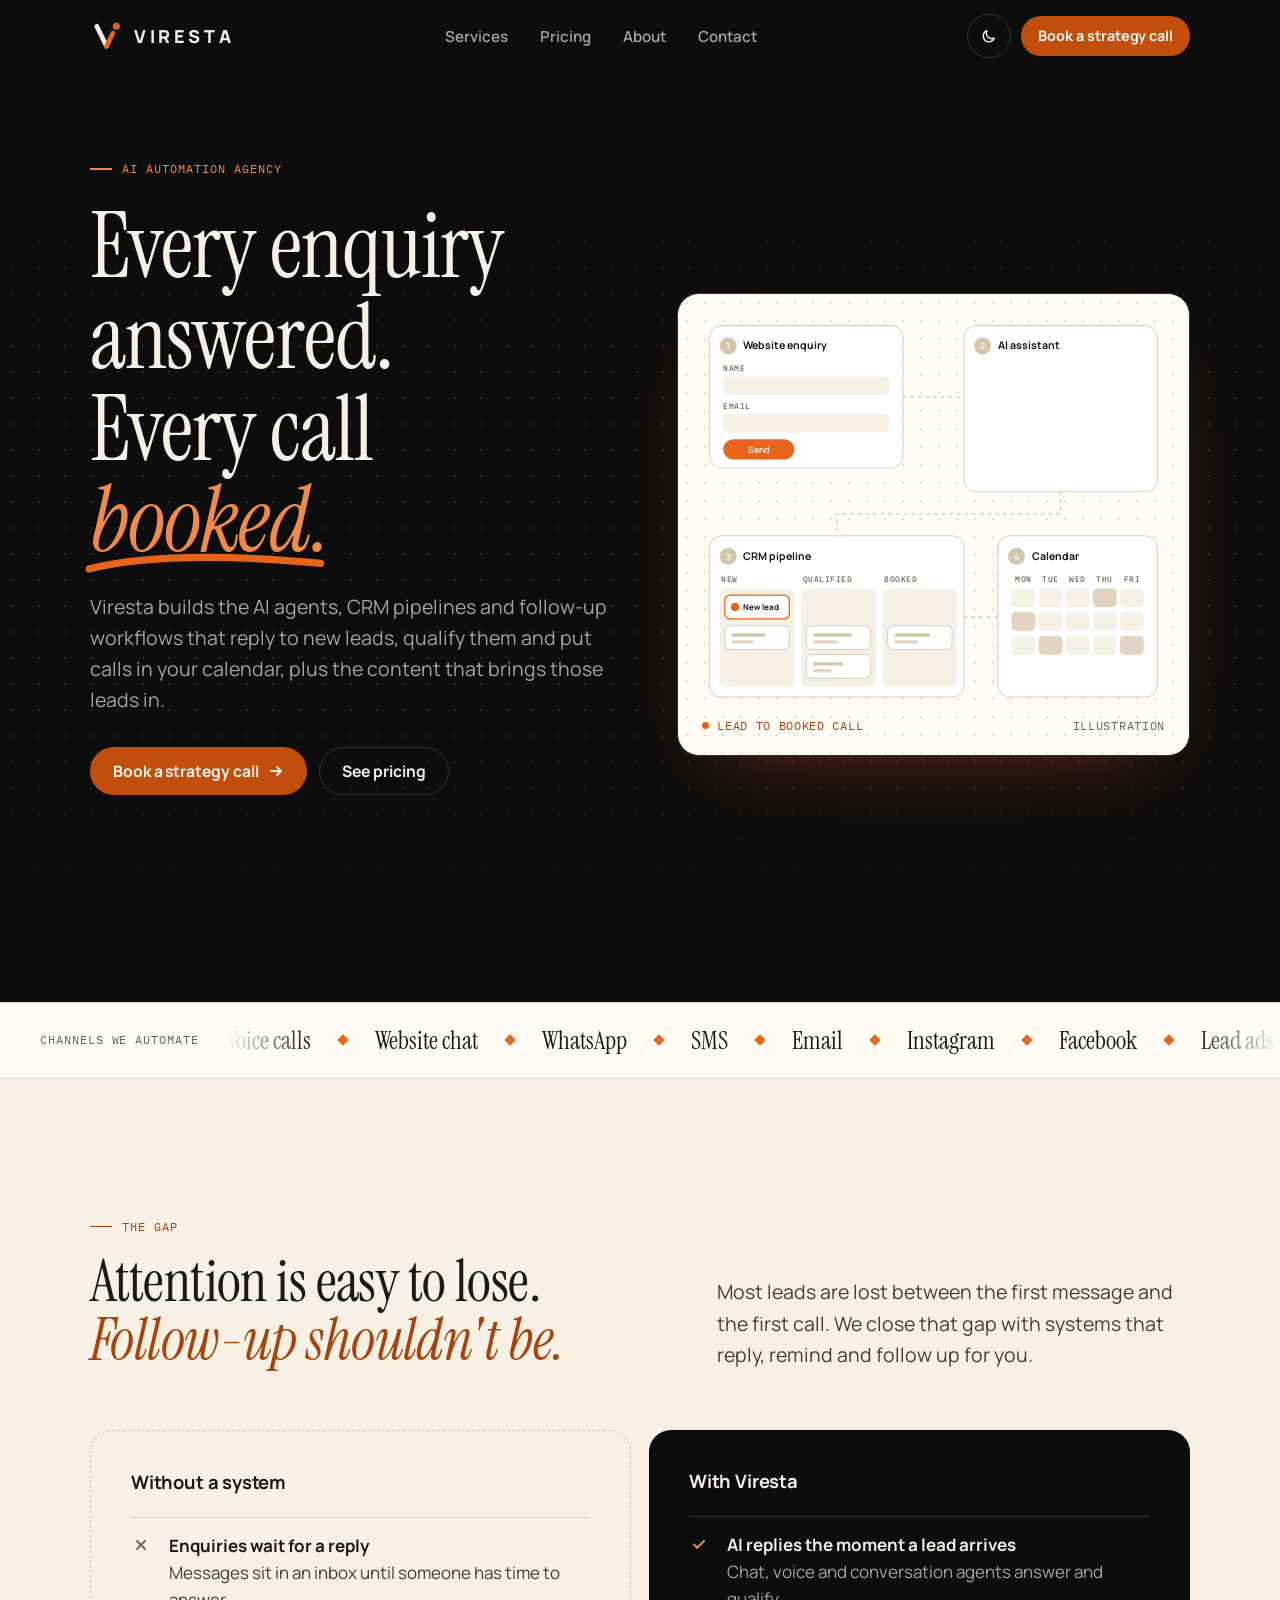
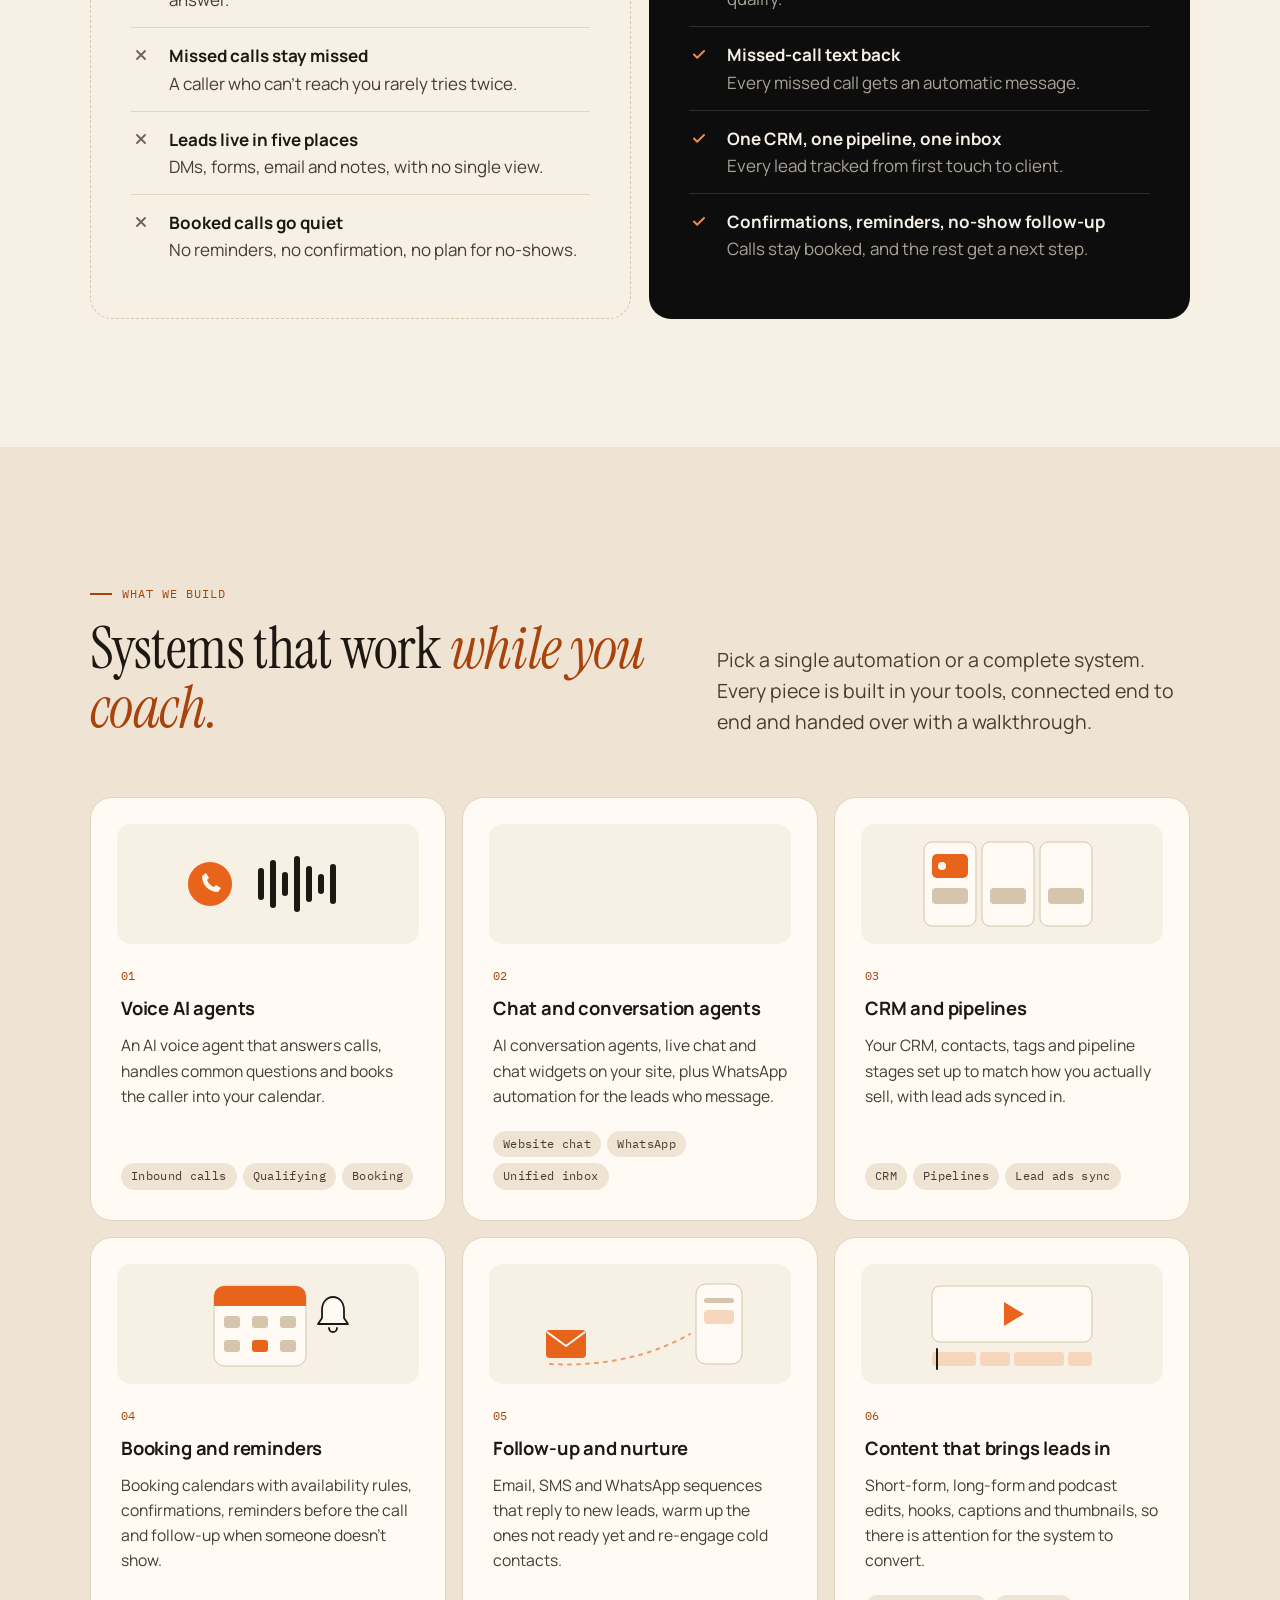
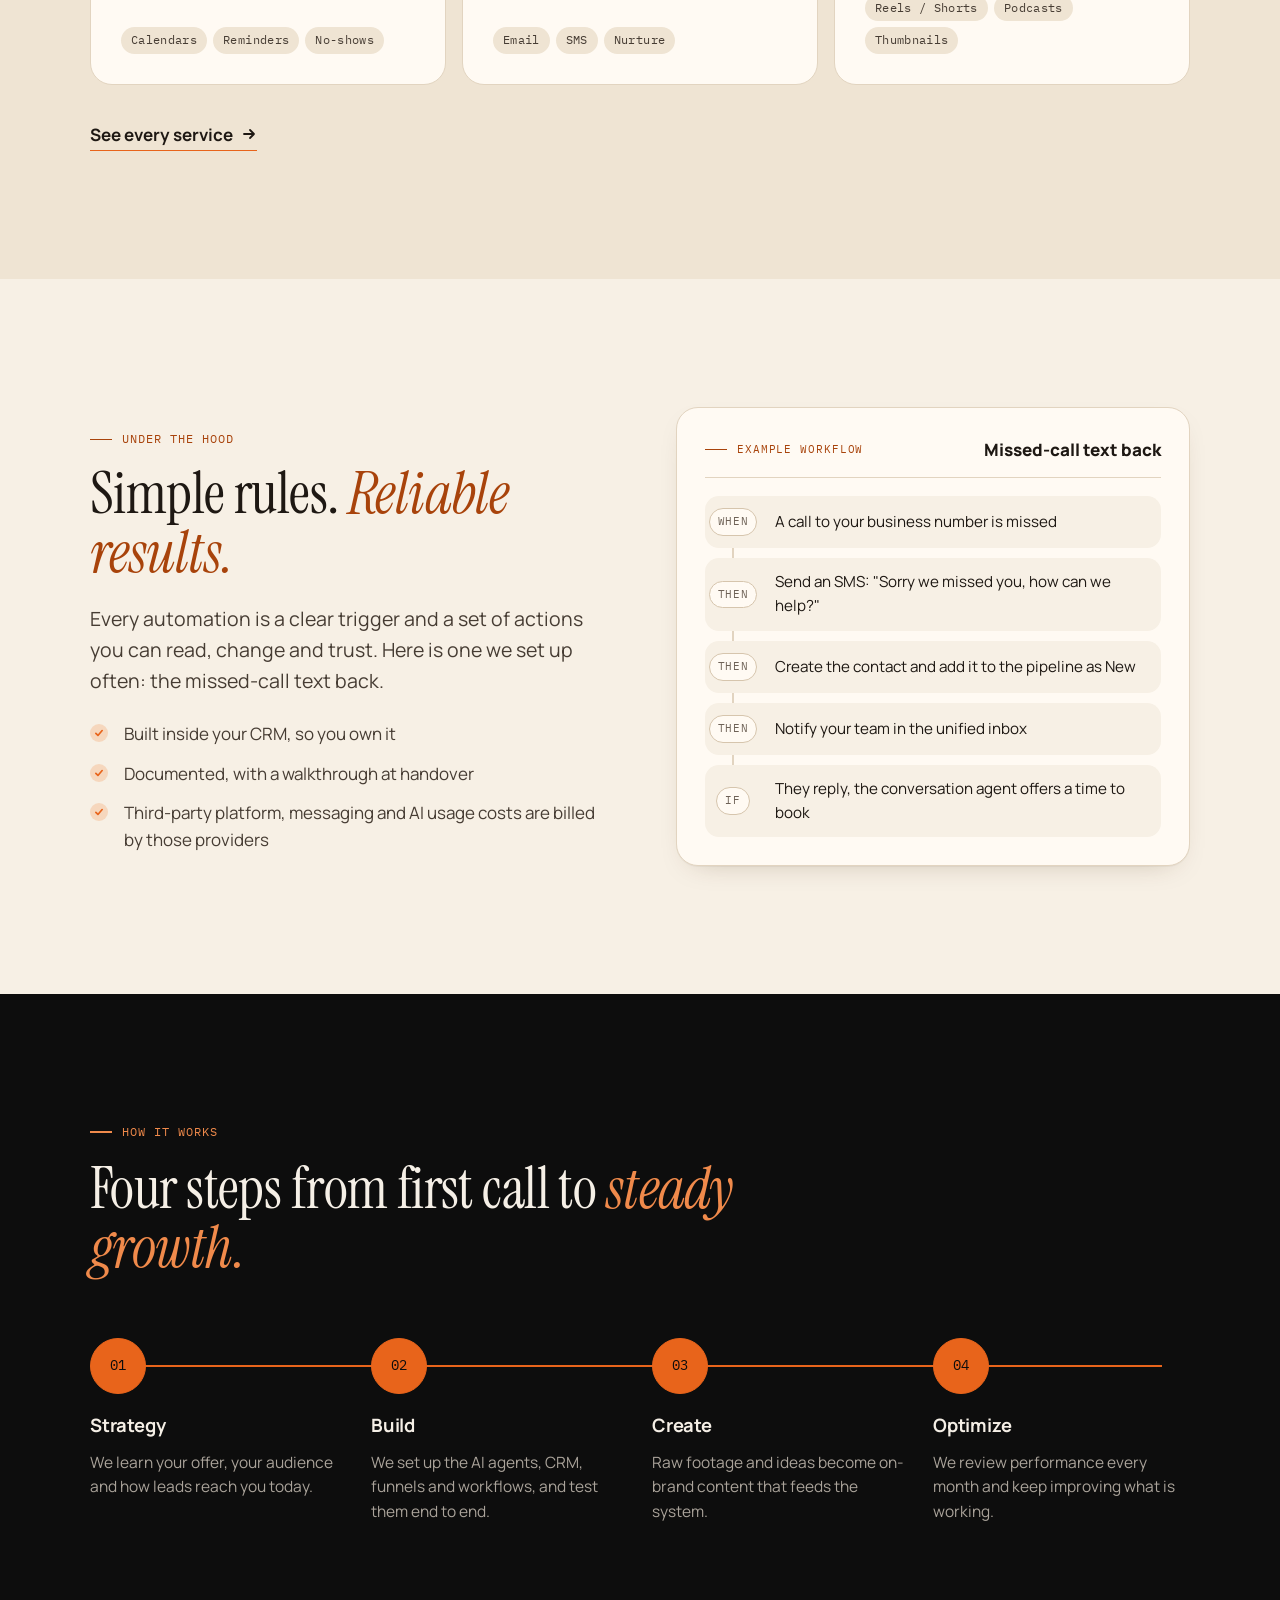
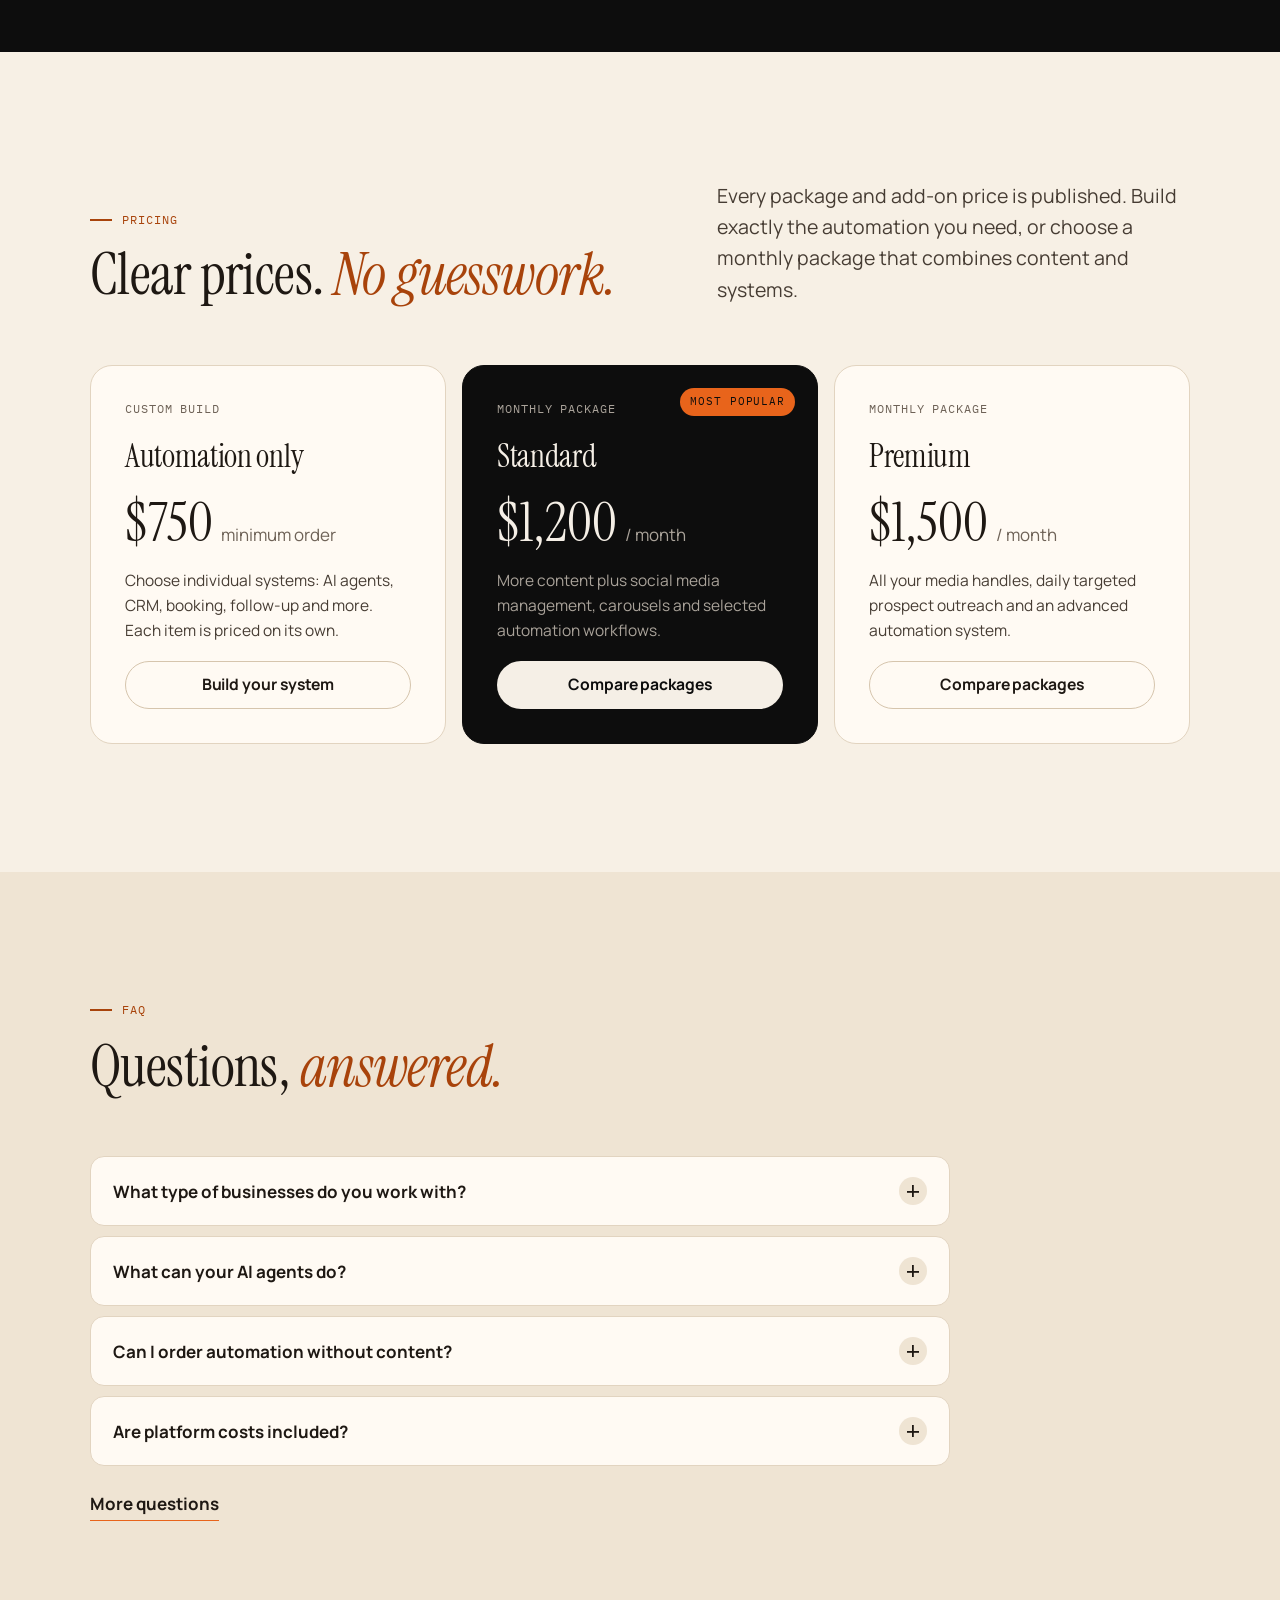
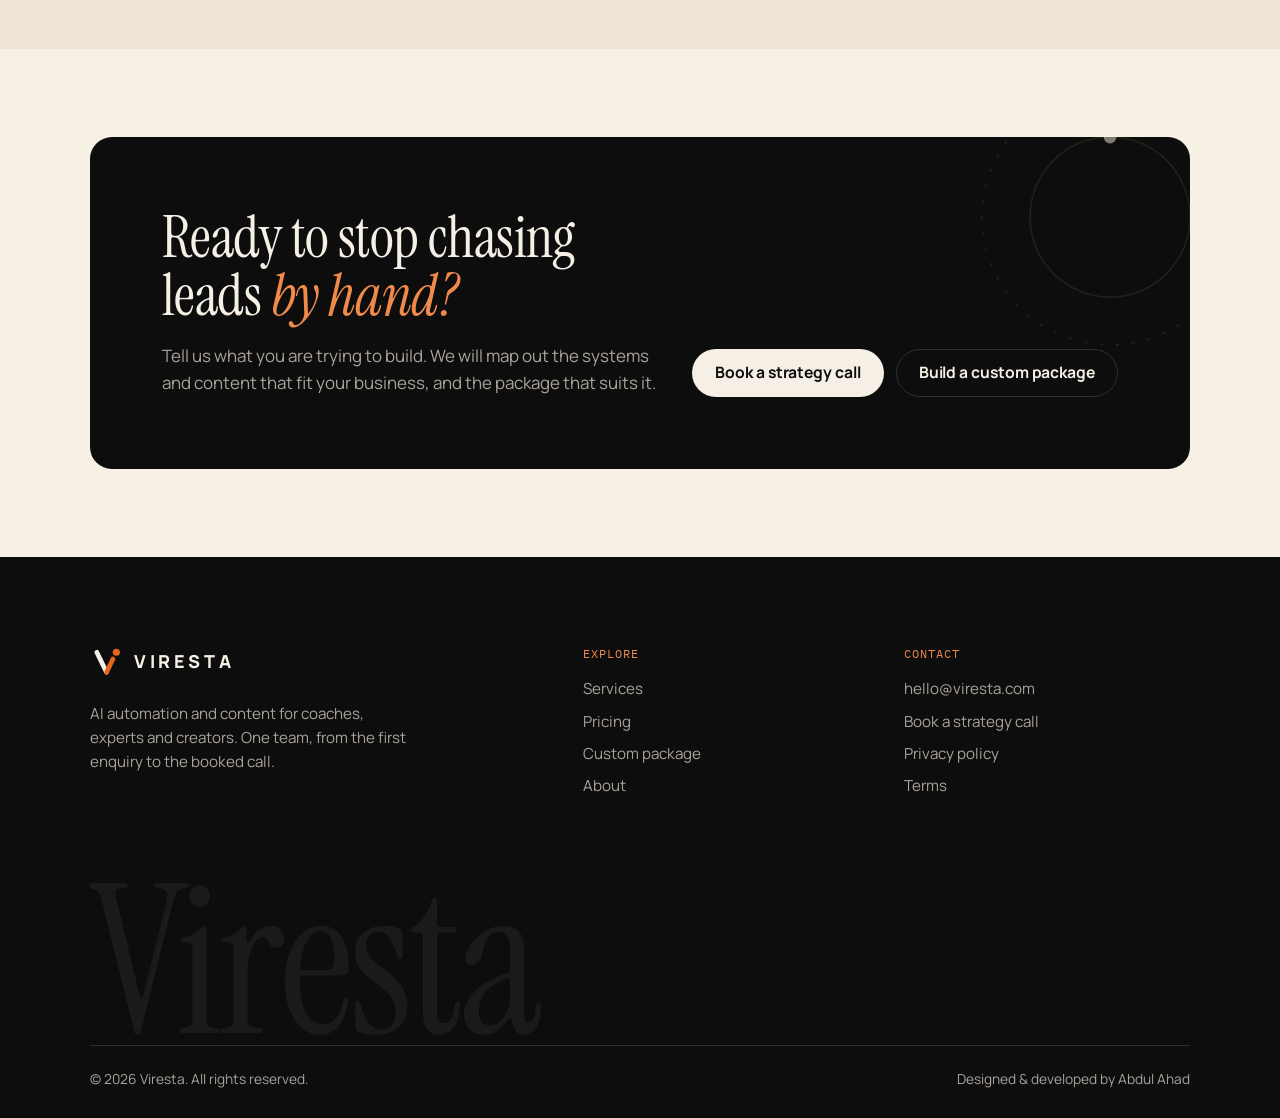
==== commit b8c9578b: "Add black theme and new logo - Black header and home hero, true-black dark sections - Light/dark the" ====
--- a/index.html
+++ b/index.html
@@ -5,26 +5,34 @@
 <meta name="viewport" content="width=device-width, initial-scale=1, viewport-fit=cover">
 <title>Viresta | AI Automation Agency for Coaches, Experts and Creators</title>
 <meta name="description" content="Viresta builds AI agents, CRM pipelines, booking and follow-up automations that turn enquiries into booked calls, plus the content that brings those enquiries in.">
-<meta name="theme-color" content="#f7f0e5">
+<meta name="theme-color" content="#0d0d0d">
 <meta name="author" content="Abdul Ahad">
 <meta property="og:title" content="Viresta | AI Automation Agency for Coaches, Experts and Creators">
 <meta property="og:description" content="Viresta builds AI agents, CRM pipelines, booking and follow-up automations that turn enquiries into booked calls, plus the content that brings those enquiries in.">
 <meta property="og:type" content="website">
-<meta property="og:image" content="assets/img/logo.webp">
-<link rel="icon" type="image/png" href="assets/img/favicon.png">
+<meta property="og:image" content="assets/img/og-image.png">
+<meta name="twitter:card" content="summary_large_image">
+<link rel="icon" type="image/svg+xml" href="assets/img/favicon.svg">
+<link rel="icon" type="image/png" sizes="64x64" href="assets/img/favicon.png">
 <link rel="apple-touch-icon" href="assets/img/apple-touch-icon.png">
 <link rel="preconnect" href="https://fonts.googleapis.com">
 <link rel="preconnect" href="https://fonts.gstatic.com" crossorigin>
 <link href="https://fonts.googleapis.com/css2?family=Instrument+Serif:ital@0;1&family=Manrope:wght@400;500;600;700;800&family=IBM+Plex+Mono:wght@400;500&display=swap" rel="stylesheet">
 <link rel="stylesheet" href="assets/css/style.css">
-<script>document.documentElement.classList.add("js");</script>
+<script>
+document.documentElement.classList.add("js");
+/* Theme: saved choice, otherwise the visitor's system setting. Runs before paint to avoid a flash. */
+(function(){var t;try{t=localStorage.getItem("viresta-theme")}catch(e){}
+if(t!=="light"&&t!=="dark")t=window.matchMedia&&matchMedia("(prefers-color-scheme: dark)").matches?"dark":"light";
+document.documentElement.setAttribute("data-theme",t)})();
+</script>
 </head>
 <body data-page="home">
 <a class="skip" href="#main">Skip to content</a>
 <header class="site-header" id="top">
   <div class="wrap nav">
     <a class="brand" href="index.html" aria-label="Viresta home">
-      <img src="assets/img/logo-192.webp" alt="" width="40" height="40">
+      <svg class="brand-mark" viewBox="0 0 40 40" aria-hidden="true"><path d="M8 8.5L19.5 32" stroke="currentColor" stroke-width="5.5" stroke-linecap="round" fill="none"/><path d="M19.5 32L27 16.5" stroke="#e8641b" stroke-width="5.5" stroke-linecap="round" fill="none"/><circle cx="31" cy="8.5" r="4.2" fill="#e8641b"/></svg>
       <span>VIRESTA</span>
     </a>
     <nav aria-label="Main">
@@ -35,8 +43,14 @@
         <li><a href="contact.html" data-nav="contact">Contact</a></li>
       </ul>
     </nav>
-    <div class="nav-cta"><a class="btn btn--primary btn--sm" href="contact.html">Book a strategy call</a></div>
-    <button class="nav-toggle" type="button" aria-label="Open menu" aria-expanded="false" aria-controls="mobile-menu"><span></span></button>
+    <div class="nav-actions">
+      <button class="theme-toggle" type="button" aria-label="Switch to dark theme" title="Switch theme">
+        <svg class="i-moon" viewBox="0 0 20 20" aria-hidden="true"><path d="M16 12.5A6.5 6.5 0 0 1 7.5 4a6.5 6.5 0 1 0 8.5 8.5z" fill="none" stroke="currentColor" stroke-width="1.6" stroke-linejoin="round"/></svg>
+        <svg class="i-sun" viewBox="0 0 20 20" aria-hidden="true"><circle cx="10" cy="10" r="3.6" fill="none" stroke="currentColor" stroke-width="1.6"/><path d="M10 1.8v2M10 16.2v2M1.8 10h2M16.2 10h2M4.2 4.2l1.4 1.4M14.4 14.4l1.4 1.4M4.2 15.8l1.4-1.4M14.4 5.6l1.4-1.4" stroke="currentColor" stroke-width="1.6" stroke-linecap="round"/></svg>
+      </button>
+      <div class="nav-cta"><a class="btn btn--primary btn--sm" href="contact.html">Book a strategy call</a></div>
+      <button class="nav-toggle" type="button" aria-label="Open menu" aria-expanded="false" aria-controls="mobile-menu"><span></span></button>
+    </div>
   </div>
   <div class="mobile-menu" id="mobile-menu">
     <ul>
@@ -52,7 +66,7 @@
 <main id="main">
 
   <!-- ============ Hero ============ -->
-  <section class="hero">
+  <section class="hero hero--dark">
     <div class="wrap hero-grid">
       <div>
         <span class="eyebrow reveal">AI automation agency</span>
@@ -64,7 +78,7 @@
         <div class="btn-row reveal d3">
           <a class="btn btn--primary" href="contact.html">Book a strategy call
             <svg viewBox="0 0 16 16" aria-hidden="true"><path d="M3 8h10M9 4l4 4-4 4" fill="none" stroke="currentColor" stroke-width="1.8" stroke-linecap="round" stroke-linejoin="round"/></svg></a>
-          <a class="btn btn--ghost" href="pricing.html">See pricing</a>
+          <a class="btn btn--ghost-dark" href="pricing.html">See pricing</a>
         </div>
         <ul class="hero-facts reveal d3">
           <li>Published pricing</li>
@@ -488,7 +502,7 @@
     <div class="foot-grid">
       <div>
         <a class="brand" href="index.html" aria-label="Viresta home">
-          <img src="assets/img/logo-192.webp" alt="" width="40" height="40">
+          <svg class="brand-mark" viewBox="0 0 40 40" aria-hidden="true"><path d="M8 8.5L19.5 32" stroke="currentColor" stroke-width="5.5" stroke-linecap="round" fill="none"/><path d="M19.5 32L27 16.5" stroke="#e8641b" stroke-width="5.5" stroke-linecap="round" fill="none"/><circle cx="31" cy="8.5" r="4.2" fill="#e8641b"/></svg>
           <span>VIRESTA</span>
         </a>
         <p class="foot-tag">AI automation and content for coaches, experts and creators. One team, from the first enquiry to the booked call.</p>
--- a/assets/css/style.css
+++ b/assets/css/style.css
@@ -19,11 +19,15 @@
   --orange-soft: #f6d7bd;
   --peach: #fbe7d6;
 
-  --dark: #1c1611;
-  --dark-2: #2a221b;
-  --dark-line: #3b3128;
-  --on-dark: #f3e9da;
-  --on-dark-2: #b8aa98;
+  --dark: #0d0d0d;
+  --dark-2: #1a1a1a;
+  --dark-line: #2e2e2e;
+  --on-dark: #f5efe6;
+  --on-dark-2: #aaa39a;
+  --on-dark-accent: #f08a4b;
+
+  --selected: #fff6ed;
+  --field: #fff;
 
   --serif: "Instrument Serif", Georgia, "Times New Roman", serif;
   --sans: "Manrope", system-ui, -apple-system, "Segoe UI", sans-serif;
@@ -70,7 +74,7 @@
 .section--alt { background: var(--cream-2); }
 .section--dark { background: var(--dark); color: var(--on-dark-2); }
 .section--dark h2, .section--dark h3 { color: var(--on-dark); }
-.section--dark .accent { color: #f08a4b; }
+.section--dark .accent { color: var(--on-dark-accent); }
 
 .eyebrow {
   display: inline-flex; align-items: center; gap: 10px;
@@ -78,7 +82,7 @@
   color: var(--orange-ink);
 }
 .eyebrow::before { content: ""; width: 22px; height: 1.5px; background: currentColor; }
-.section--dark .eyebrow { color: #f08a4b; }
+.section--dark .eyebrow { color: var(--on-dark-accent); }
 
 .lead { font-size: clamp(1.05rem, 1.6vw, 1.22rem); color: var(--ink-2); max-width: 60ch; }
 .section--dark .lead { color: var(--on-dark-2); }
@@ -120,33 +124,39 @@
 
 .site-header {
   position: sticky; top: 0; z-index: 50;
-  background: rgba(247, 240, 229, .86);
-  -webkit-backdrop-filter: saturate(1.4) blur(10px); backdrop-filter: saturate(1.4) blur(10px);
+  background: var(--dark);
   border-bottom: 1px solid transparent;
   transition: border-color .25s;
 }
-.site-header.is-scrolled { border-bottom-color: var(--line); }
+.site-header.is-scrolled { border-bottom-color: var(--dark-line); }
 .nav { display: flex; align-items: center; justify-content: space-between; height: 72px; gap: 24px; }
-.brand { display: inline-flex; align-items: center; gap: 10px; font-weight: 800; font-size: 1.15rem; letter-spacing: .14em; color: var(--ink); }
-.brand img { width: 40px; height: 40px; border-radius: 50%; box-shadow: 0 0 0 1px var(--line); }
+.brand { display: inline-flex; align-items: center; gap: 10px; font-weight: 800; font-size: 1.12rem; letter-spacing: .2em; color: var(--on-dark); }
+.brand-mark { width: 34px; height: 34px; flex: none; transition: transform .4s var(--ease); }
+.brand:hover .brand-mark { transform: translateY(-2px) rotate(-4deg); }
 .nav-links { display: none; gap: 4px; }
-.nav-links a { padding: 8px 14px; border-radius: 999px; font-weight: 600; font-size: .95rem; color: var(--ink-2); transition: color .2s, background .2s; }
-.nav-links a:hover { color: var(--ink); background: var(--cream-2); }
-.nav-links a[aria-current="page"] { color: var(--ink); background: var(--paper); box-shadow: inset 0 0 0 1px var(--line); }
+.nav-links a { padding: 8px 14px; border-radius: 999px; font-weight: 600; font-size: .95rem; color: var(--on-dark-2); transition: color .2s, background .2s; }
+.nav-links a:hover { color: var(--on-dark); background: var(--dark-2); }
+.nav-links a[aria-current="page"] { color: var(--on-dark); background: var(--dark-2); box-shadow: inset 0 0 0 1px var(--dark-line); }
+.nav-actions { display: flex; align-items: center; gap: 10px; }
+.theme-toggle { display: inline-grid; place-items: center; width: 44px; height: 44px; border-radius: 50%; border: 1px solid var(--dark-line); background: transparent; color: var(--on-dark); cursor: pointer; transition: border-color .2s, background .2s; }
+.theme-toggle:hover { border-color: var(--on-dark-2); background: var(--dark-2); }
+.theme-toggle svg { width: 18px; height: 18px; }
+.theme-toggle .i-sun, [data-theme="dark"] .theme-toggle .i-moon { display: none; }
+[data-theme="dark"] .theme-toggle .i-sun { display: block; }
 .nav-cta { display: none; }
-.nav-toggle { display: inline-grid; place-items: center; width: 44px; height: 44px; border-radius: 50%; border: 1px solid var(--line-2); background: transparent; cursor: pointer; }
-.nav-toggle span { display: block; width: 18px; height: 1.5px; background: var(--ink); position: relative; transition: transform .25s var(--ease), background .2s; }
-.nav-toggle span::before, .nav-toggle span::after { content: ""; position: absolute; left: 0; width: 18px; height: 1.5px; background: var(--ink); transition: transform .25s var(--ease); }
+.nav-toggle { display: inline-grid; place-items: center; width: 44px; height: 44px; border-radius: 50%; border: 1px solid var(--dark-line); background: transparent; cursor: pointer; }
+.nav-toggle span { display: block; width: 18px; height: 1.5px; background: var(--on-dark); position: relative; transition: transform .25s var(--ease), background .2s; }
+.nav-toggle span::before, .nav-toggle span::after { content: ""; position: absolute; left: 0; width: 18px; height: 1.5px; background: var(--on-dark); transition: transform .25s var(--ease); }
 .nav-toggle span::before { top: -6px; }
 .nav-toggle span::after { top: 6px; }
 .nav-open .nav-toggle span { background: transparent; }
 .nav-open .nav-toggle span::before { transform: translateY(6px) rotate(45deg); }
 .nav-open .nav-toggle span::after { transform: translateY(-6px) rotate(-45deg); }
 
-.mobile-menu { display: none; border-top: 1px solid var(--line); background: var(--cream); }
+.mobile-menu { display: none; border-top: 1px solid var(--dark-line); background: var(--dark); }
 .nav-open .mobile-menu { display: block; }
 .mobile-menu ul { list-style: none; margin: 0; padding: 12px var(--gutter) 24px; display: grid; gap: 2px; }
-.mobile-menu a { display: block; padding: 14px 0; font-family: var(--serif); font-size: 1.9rem; color: var(--ink); border-bottom: 1px solid var(--line); }
+.mobile-menu a { display: block; padding: 14px 0; font-family: var(--serif); font-size: 1.9rem; color: var(--on-dark); border-bottom: 1px solid var(--dark-line); }
 .mobile-menu .btn { margin-top: 18px; width: 100%; font-family: var(--sans); font-size: 1rem; border-bottom: 0; color: #fff8f0; }
 
 @media (min-width: 900px) {
@@ -159,6 +169,14 @@
 .hero-grid { display: grid; gap: clamp(40px, 6vw, 64px); align-items: center; }
 @media (min-width: 1000px) { .hero-grid { grid-template-columns: 1.02fr 1fr; } }
 .hero h1 { margin: 22px 0 24px; }
+.hero--dark { background: var(--dark); color: var(--on-dark-2); }
+.hero--dark h1 { color: var(--on-dark); }
+.hero--dark .accent, .hero--dark .eyebrow { color: var(--on-dark-accent); }
+.hero--dark .lead { color: var(--on-dark-2); }
+.hero--dark .hero-facts { color: var(--on-dark-2); }
+.hero--dark::after { content: ""; position: absolute; inset: 0; pointer-events: none; background-image: radial-gradient(var(--dark-line) 1px, transparent 1.2px); background-size: 26px 26px; -webkit-mask-image: linear-gradient(180deg, transparent, #000 30%, #000 70%, transparent); mask-image: linear-gradient(180deg, transparent, #000 30%, #000 70%, transparent); opacity: .7; }
+.hero--dark .wrap { position: relative; z-index: 1; }
+.hero--dark .flow { border-color: var(--dark-line); box-shadow: 0 30px 80px -40px rgba(232, 100, 27, .45); }
 .hero h1 .line { display: block; }
 .underline-word { position: relative; display: inline-block; white-space: nowrap; }
 .underline-word svg { position: absolute; left: -2%; bottom: -.12em; width: 104%; height: .32em; overflow: visible; }
@@ -280,7 +298,7 @@
 .compare-col--after .compare-list b { color: var(--on-dark); }
 .compare-list svg { width: 20px; height: 20px; margin-top: 3px; }
 .ico-x { stroke: var(--muted); }
-.ico-ok { stroke: #f08a4b; }
+.ico-ok { stroke: var(--on-dark-accent); }
 
 /* ---------- Service cards ---------- */
 .cards { display: grid; gap: 16px; }
@@ -354,7 +372,7 @@
 .recipe-steps li:nth-child(3), .recipe-steps li:nth-child(3) .recipe-k { animation-delay: 2s; }
 .recipe-steps li:nth-child(4), .recipe-steps li:nth-child(4) .recipe-k { animation-delay: 3s; }
 .recipe-steps li:nth-child(5), .recipe-steps li:nth-child(5) .recipe-k { animation-delay: 4s; }
-@keyframes recipe { 0% { background: var(--cream); box-shadow: none; } 6%, 60% { background: #fff6ed; box-shadow: inset 0 0 0 1px var(--orange-soft); } 75%, 100% { background: var(--cream); box-shadow: none; } }
+@keyframes recipe { 0% { background: var(--cream); box-shadow: none; } 6%, 60% { background: var(--selected); box-shadow: inset 0 0 0 1px var(--orange-soft); } 75%, 100% { background: var(--cream); box-shadow: none; } }
 @keyframes recipe-k { 0% { background: var(--paper); color: var(--muted); border-color: var(--line-2); } 6%, 60% { background: var(--orange-btn); color: #fff8f0; border-color: var(--orange-btn); } 75%, 100% { background: var(--paper); color: var(--muted); border-color: var(--line-2); } }
 
 /* ---------- Steps ---------- */
@@ -387,7 +405,7 @@
 @media (min-width: 960px) { .split { grid-template-columns: 1fr 1fr; gap: 72px; } .split--rev > :first-child { order: 2; } }
 .checklist { list-style: none; margin: 24px 0 0; padding: 0; display: grid; gap: 12px; }
 .checklist li { display: grid; grid-template-columns: 22px 1fr; gap: 12px; align-items: start; }
-.checklist li::before { content: ""; width: 18px; height: 18px; margin-top: 4px; border-radius: 50%; background: var(--orange-soft) url("data:image/svg+xml,%3Csvg xmlns='http://www.w3.org/2000/svg' viewBox='0 0 20 20'%3E%3Cpath d='M5.5 10.5l3 3 6-7' fill='none' stroke='%23a8430b' stroke-width='2.2' stroke-linecap='round' stroke-linejoin='round'/%3E%3C/svg%3E") center/14px no-repeat; }
+.checklist li::before { content: ""; width: 18px; height: 18px; margin-top: 4px; border-radius: 50%; background: var(--orange-soft) url("data:image/svg+xml,%3Csvg xmlns='http://www.w3.org/2000/svg' viewBox='0 0 20 20'%3E%3Cpath d='M5.5 10.5l3 3 6-7' fill='none' stroke='%23e8641b' stroke-width='2.4' stroke-linecap='round' stroke-linejoin='round'/%3E%3C/svg%3E") center/14px no-repeat; }
 
 .panel { background: var(--paper); border: 1px solid var(--line); border-radius: var(--r-lg); box-shadow: var(--shadow); padding: clamp(18px, 3vw, 28px); }
 
@@ -437,11 +455,11 @@
 .b-list { display: grid; gap: 8px; }
 @media (min-width: 680px) { .b-list { grid-template-columns: 1fr 1fr; } }
 .b-item { display: grid; grid-template-columns: 1fr auto; gap: 4px 12px; align-items: center; padding: 14px 16px; background: var(--paper); border: 1px solid var(--line); border-radius: var(--r); transition: border-color .2s, background .2s; }
-.b-item.is-on { border-color: var(--orange); background: #fff6ed; }
+.b-item.is-on { border-color: var(--orange); background: var(--selected); }
 .b-item .nm { font-weight: 700; color: var(--ink); font-size: .96rem; }
 .b-item .nt { grid-column: 1; font-size: .82rem; color: var(--muted); }
 .b-item .pr { grid-column: 1; font-family: var(--mono); font-size: .8rem; color: var(--orange-ink); }
-.qty { grid-column: 2; grid-row: 1 / span 3; display: inline-flex; align-items: center; border: 1px solid var(--line-2); border-radius: 999px; background: #fff; }
+.qty { grid-column: 2; grid-row: 1 / span 3; display: inline-flex; align-items: center; border: 1px solid var(--line-2); border-radius: 999px; background: var(--field); }
 .qty button { width: 34px; height: 34px; border: 0; background: transparent; cursor: pointer; font-size: 1.1rem; color: var(--ink); border-radius: 50%; }
 .qty button:hover { background: var(--cream-2); }
 .qty output { min-width: 22px; text-align: center; font-weight: 700; font-variant-numeric: tabular-nums; }
@@ -475,7 +493,7 @@
 .field { display: grid; gap: 6px; }
 .field label { font-weight: 700; font-size: .9rem; color: var(--ink); }
 .field label .req { color: var(--orange-ink); }
-.field input, .field select, .field textarea { width: 100%; min-height: 48px; padding: 12px 14px; border-radius: var(--r-sm); border: 1px solid var(--line-2); background: #fff; color: var(--ink); transition: border-color .2s, box-shadow .2s; }
+.field input, .field select, .field textarea { width: 100%; min-height: 48px; padding: 12px 14px; border-radius: var(--r-sm); border: 1px solid var(--line-2); background: var(--field); color: var(--ink); transition: border-color .2s, box-shadow .2s; }
 .field textarea { min-height: 140px; resize: vertical; }
 .field input:focus, .field select:focus, .field textarea:focus { outline: none; border-color: var(--orange-btn); box-shadow: 0 0 0 3px rgba(232, 100, 27, .18); }
 .field [aria-invalid="true"] { border-color: #b3261e; }
@@ -488,8 +506,8 @@
 .faq details[open] { border-color: var(--line-2); }
 .faq summary { list-style: none; cursor: pointer; display: flex; justify-content: space-between; align-items: center; gap: 16px; padding: 20px 0; font-weight: 700; color: var(--ink); }
 .faq summary::-webkit-details-marker { display: none; }
-.faq summary::after { content: ""; flex: none; width: 28px; height: 28px; border-radius: 50%; background: var(--cream-2) url("data:image/svg+xml,%3Csvg xmlns='http://www.w3.org/2000/svg' viewBox='0 0 20 20'%3E%3Cpath d='M10 5v10M5 10h10' stroke='%231e1813' stroke-width='1.8' stroke-linecap='round'/%3E%3C/svg%3E") center/14px no-repeat; transition: transform .3s var(--ease), background-color .2s; }
-.faq details[open] summary::after { transform: rotate(45deg); background-color: var(--orange-soft); }
+.faq summary::after { content: ""; flex: none; width: 28px; height: 28px; border-radius: 50%; background: linear-gradient(var(--ink), var(--ink)) center / 12px 1.8px no-repeat, linear-gradient(var(--ink), var(--ink)) center / 1.8px 12px no-repeat, var(--cream-2); transition: transform .3s var(--ease), background-color .2s; }
+.faq details[open] summary::after { transform: rotate(45deg); }
 .faq details p { padding: 0 0 20px; max-width: 70ch; }
 
 /* ---------- Page header ---------- */
@@ -505,7 +523,7 @@
 .cta-band { position: relative; overflow: hidden; border-radius: var(--r-lg); background: var(--dark); color: var(--on-dark-2); padding: clamp(36px, 6vw, 72px); display: grid; gap: 28px; }
 @media (min-width: 900px) { .cta-band { grid-template-columns: 1.4fr auto; align-items: end; } }
 .cta-band h2 { color: var(--on-dark); max-width: 16ch; }
-.cta-band .accent { color: #f08a4b; }
+.cta-band .accent { color: var(--on-dark-accent); }
 .cta-band p { max-width: 54ch; margin-top: 16px; }
 .cta-band .orbit { position: absolute; right: -80px; top: -80px; width: 320px; opacity: .5; pointer-events: none; }
 
@@ -520,7 +538,7 @@
 @media (min-width: 1080px) { .values { grid-template-columns: repeat(4, 1fr); } }
 .value { padding: 26px; border-top: 2px solid var(--orange); background: var(--paper); border-radius: 0 0 var(--r) var(--r); display: grid; gap: 10px; }
 .mission { font-family: var(--serif); font-size: clamp(2rem, 4.4vw, 3.4rem); line-height: 1.12; color: var(--on-dark); max-width: 22ch; }
-.mission em { color: #f08a4b; }
+.mission em { color: var(--on-dark-accent); }
 
 /* ---------- Contact ---------- */
 .contact-grid { display: grid; gap: 28px; align-items: start; }
@@ -544,9 +562,8 @@
 .foot-grid { display: grid; gap: 36px; }
 @media (min-width: 860px) { .foot-grid { grid-template-columns: 1.6fr 1fr 1fr; } }
 .site-footer .brand { color: var(--on-dark); }
-.site-footer .brand img { box-shadow: none; }
 .foot-tag { margin-top: 16px; max-width: 36ch; }
-.foot-h { font-family: var(--mono); font-size: .74rem; letter-spacing: .08em; text-transform: uppercase; color: #f08a4b; margin-bottom: 14px; }
+.foot-h { font-family: var(--mono); font-size: .74rem; letter-spacing: .08em; text-transform: uppercase; color: var(--on-dark-accent); margin-bottom: 14px; }
 .foot-links { list-style: none; margin: 0; padding: 0; display: grid; gap: 8px; }
 .foot-links a:hover { color: var(--on-dark); }
 .foot-big { margin-top: clamp(48px, 8vw, 80px); font-family: var(--serif); font-size: clamp(4rem, 17vw, 13rem); line-height: .8; color: var(--dark-2); letter-spacing: -.02em; user-select: none; white-space: nowrap; overflow: hidden; }
@@ -560,6 +577,50 @@
 .js .reveal { opacity: 0; transform: translateY(22px); transition: opacity .8s var(--ease), transform .8s var(--ease); }
 .js .reveal.in { opacity: 1; transform: none; }
 .js .reveal.d1 { transition-delay: .08s; } .js .reveal.d2 { transition-delay: .16s; } .js .reveal.d3 { transition-delay: .24s; }
+
+/* ---------- Dark (black) theme ----------
+   Toggled from the header and saved per visitor. Illustrations keep the
+   light palette so they read as small "screens" on the black page. */
+[data-theme="dark"] {
+  color-scheme: dark;
+  --cream: #0f0f0f;
+  --cream-2: #161616;
+  --paper: #1b1b1b;
+  --ink: #f5efe6;
+  --ink-2: #cdc6bb;
+  --muted: #9b948b;
+  --line: #2a2a2a;
+  --line-2: #3a3a3a;
+  --orange-ink: #f08a4b;
+  --orange-soft: #3d2414;
+  --peach: #24170e;
+  --selected: #24170e;
+  --field: #121212;
+  --dark: #070707;
+  --dark-2: #161616;
+  --dark-line: #2a2a2a;
+  --shadow: 0 1px 0 rgba(0, 0, 0, .4), 0 18px 40px -24px rgba(0, 0, 0, .9);
+}
+[data-theme="dark"] body { background: var(--cream); }
+[data-theme="dark"] .flow, [data-theme="dark"] .illo, [data-theme="dark"] .svc-illo {
+  --cream: #f7f0e5; --cream-2: #efe4d3; --paper: #fffaf3;
+  --ink: #1e1813; --ink-2: #463c33; --muted: #6e6257;
+  --line: #e2d4c0; --line-2: #d6c5ad;
+  --orange-ink: #a8430b; --orange-soft: #f6d7bd;
+}
+[data-theme="dark"] .card .illo { background: #efe4d3; }
+[data-theme="dark"] .svc-illo, [data-theme="dark"] .section--alt .svc-illo { background: #f7f0e5; border-color: transparent; }
+[data-theme="dark"] .section--dark, [data-theme="dark"] .site-footer, [data-theme="dark"] .hero--dark { border-block: 1px solid var(--dark-line); }
+[data-theme="dark"] .cta-band, [data-theme="dark"] .summary, [data-theme="dark"] .compare-col--after { box-shadow: inset 0 0 0 1px var(--dark-line); }
+[data-theme="dark"] .plan--pop { border-color: var(--orange); }
+[data-theme="dark"] .monogram { background: var(--paper); box-shadow: inset 0 0 0 1px var(--line); }
+[data-theme="dark"] .deco circle[fill="#fbe7d6"] { fill: #1b1b1b; }
+[data-theme="dark"] .deco [fill="#1e1813"] { fill: #f5efe6; }
+[data-theme="dark"] .deco [stroke="#1e1813"] { stroke: #f5efe6; }
+[data-theme="dark"] .marquee li { color: var(--ink); }
+[data-theme="dark"] .field [aria-invalid="true"] { border-color: #f2766b; }
+[data-theme="dark"] .field .err { color: #f2766b; }
+[data-theme="dark"] ::selection { background: #5a3018; color: #fff; }
 
 /* ---------- Reduced motion ---------- */
 @media (prefers-reduced-motion: reduce) {
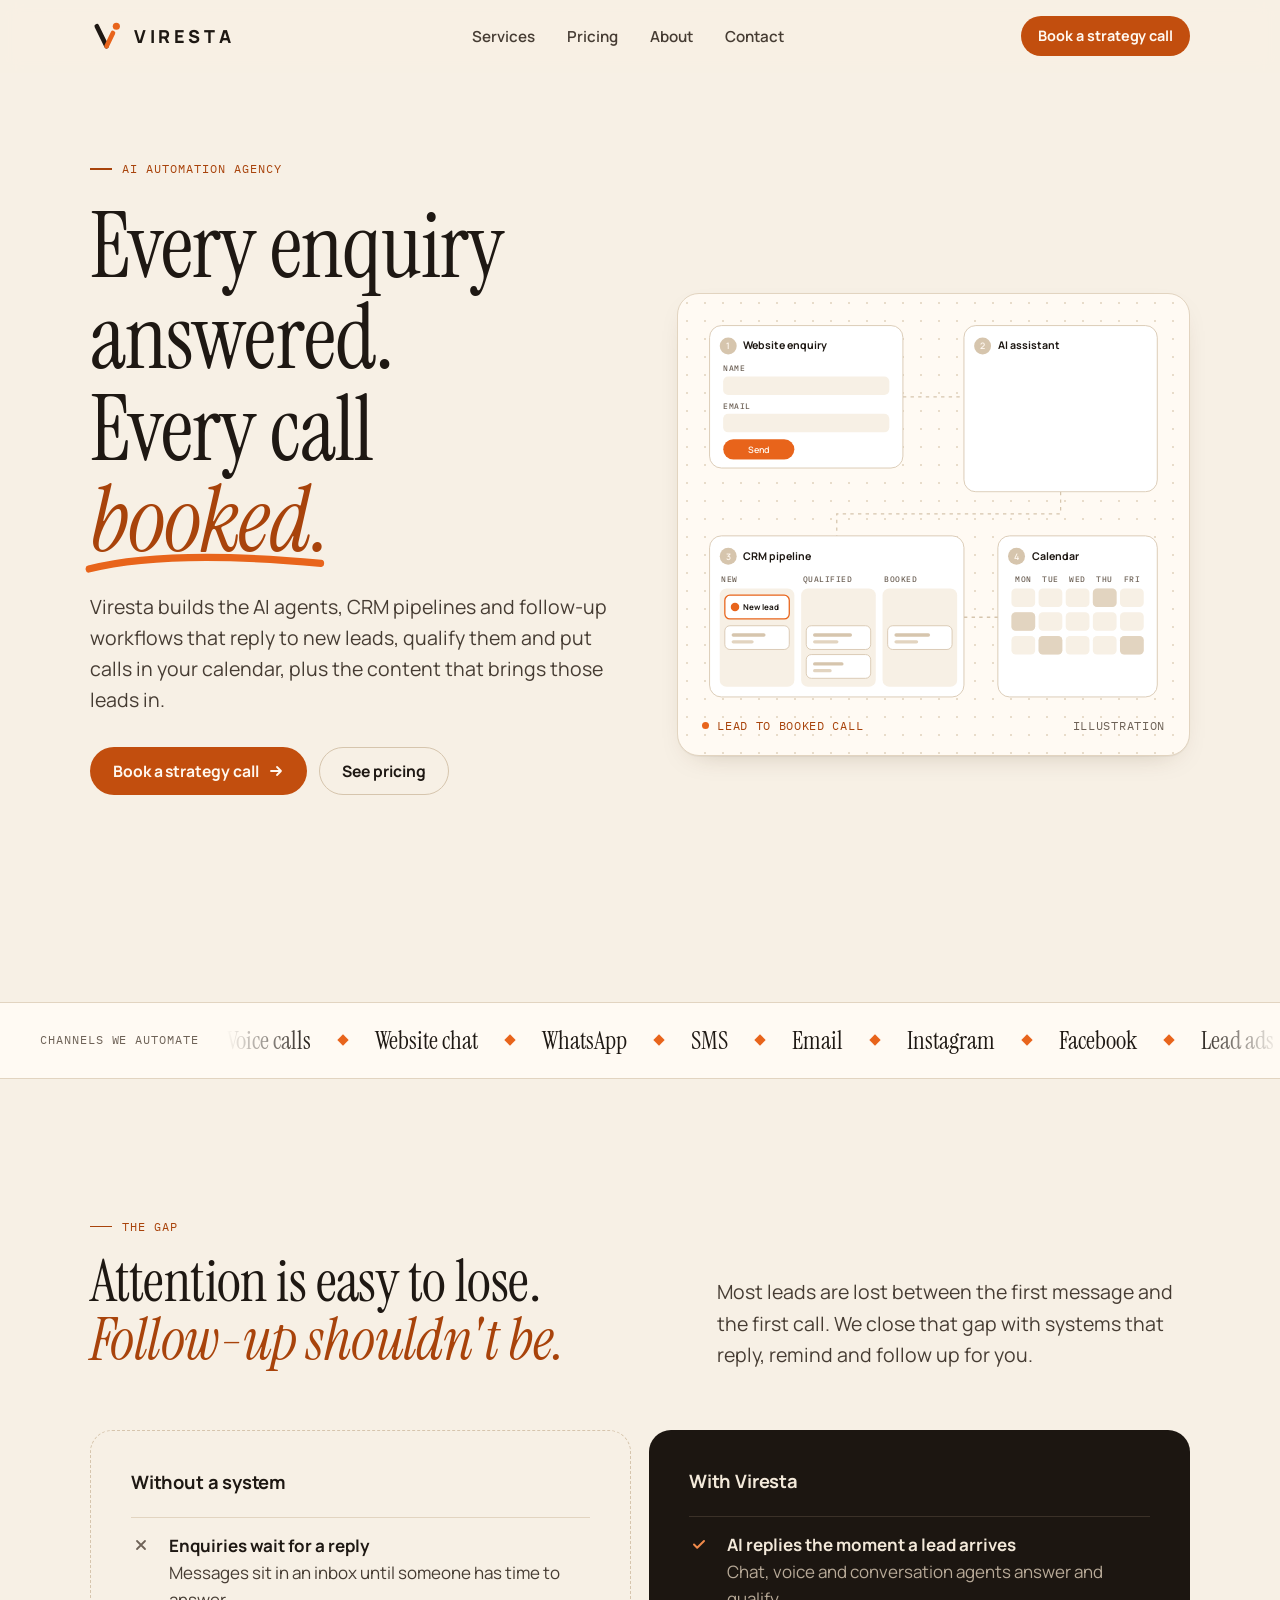
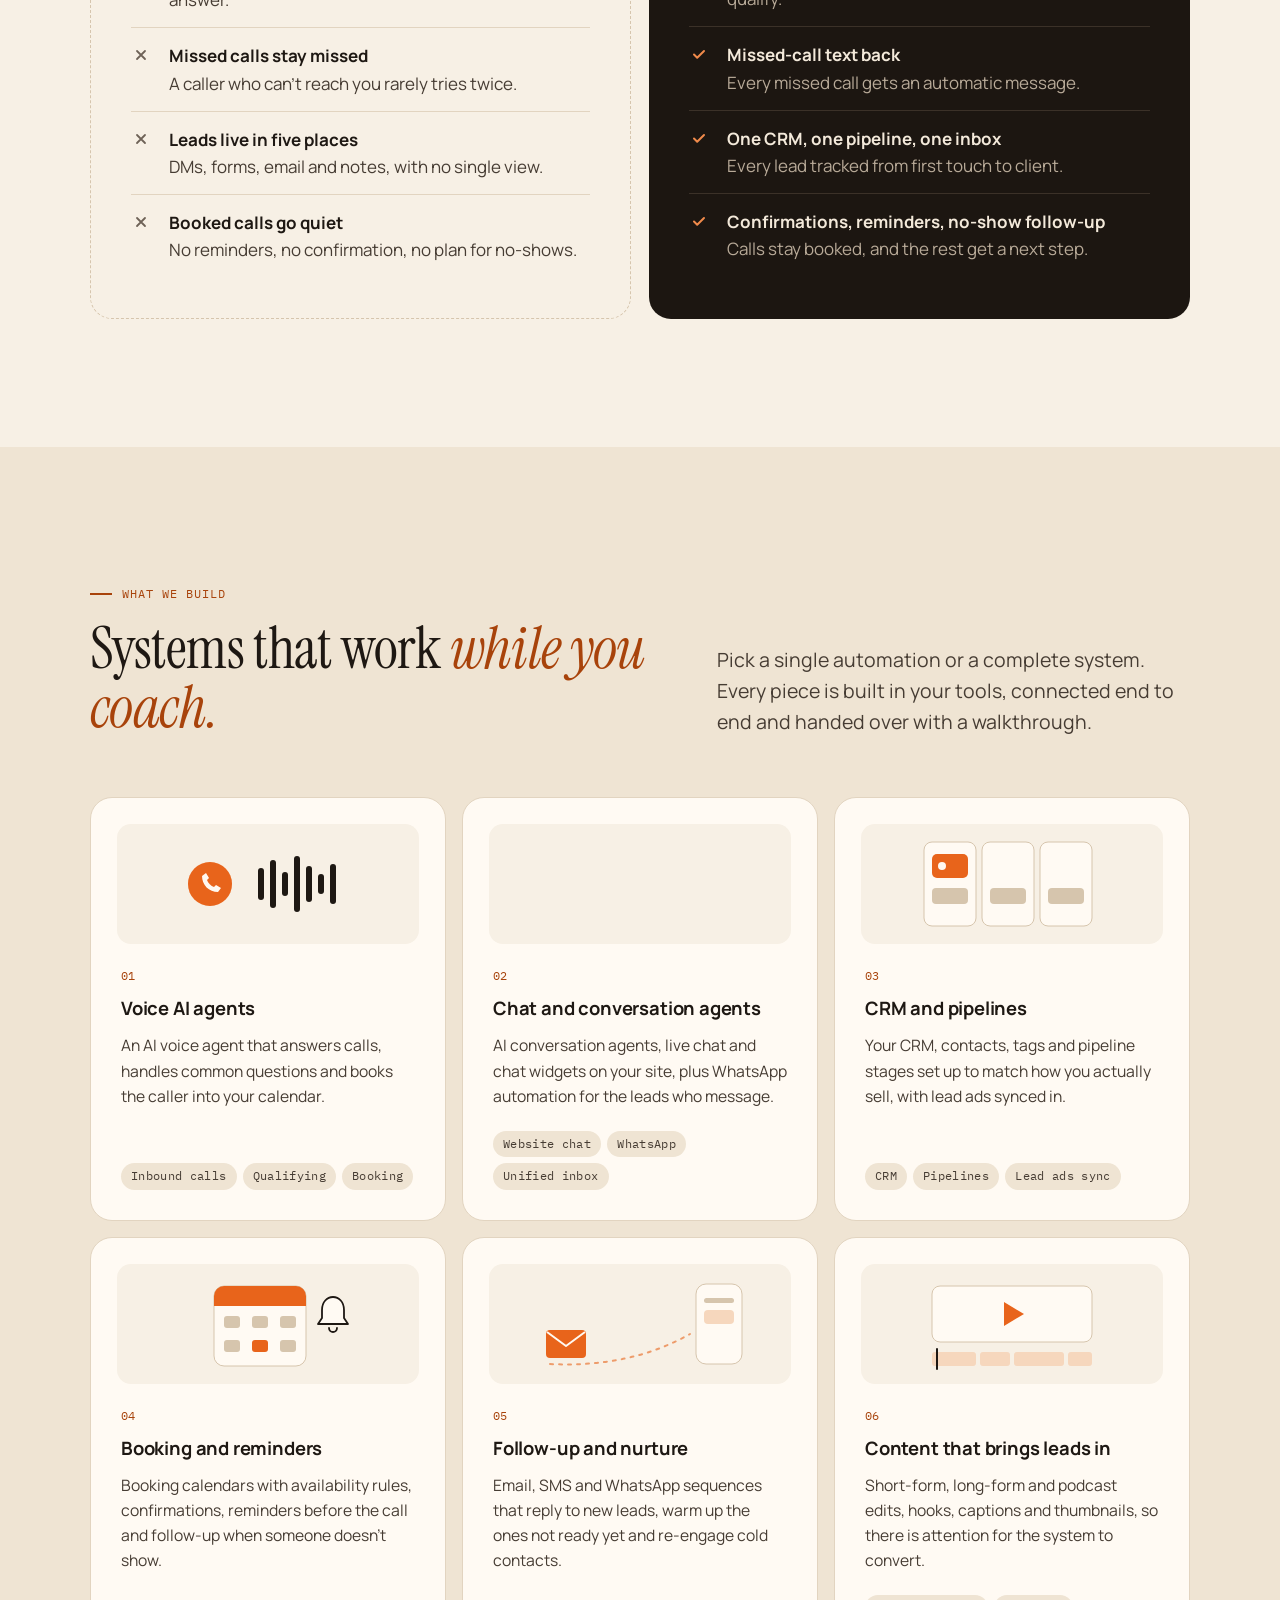
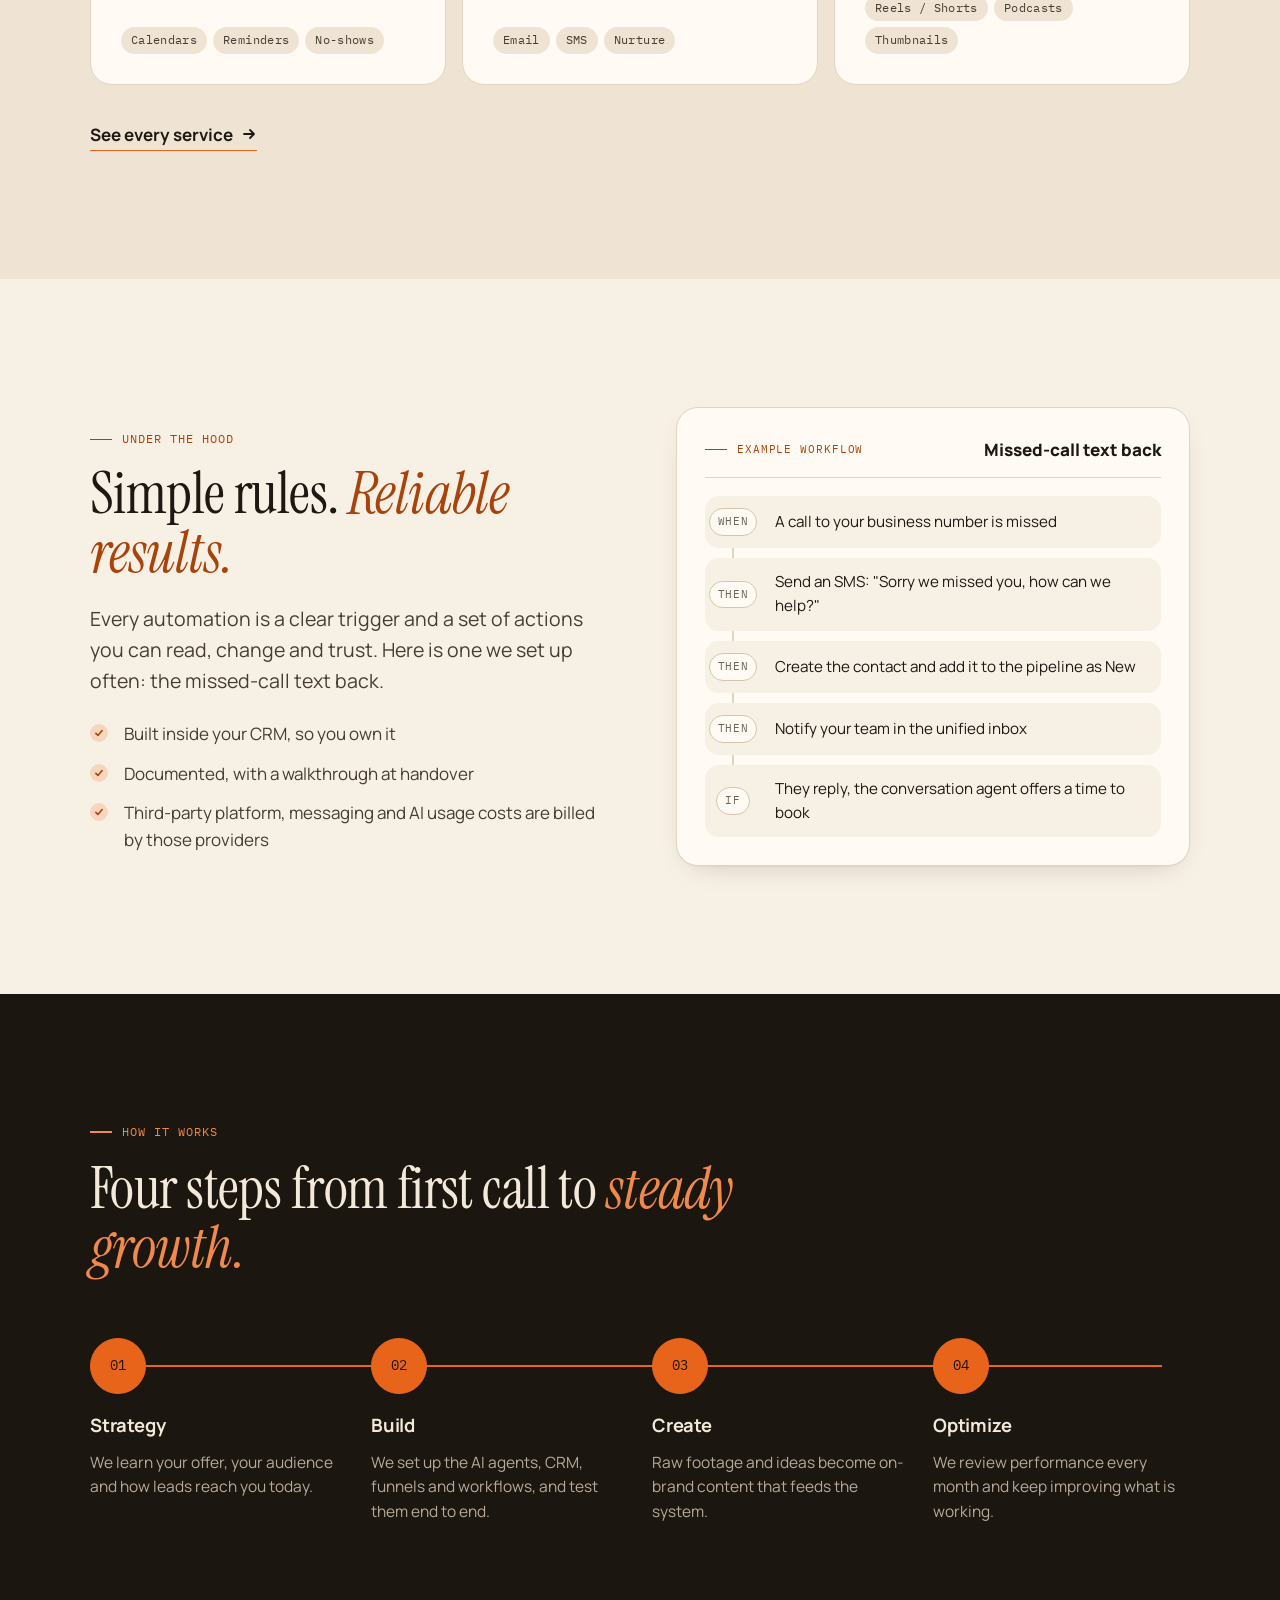
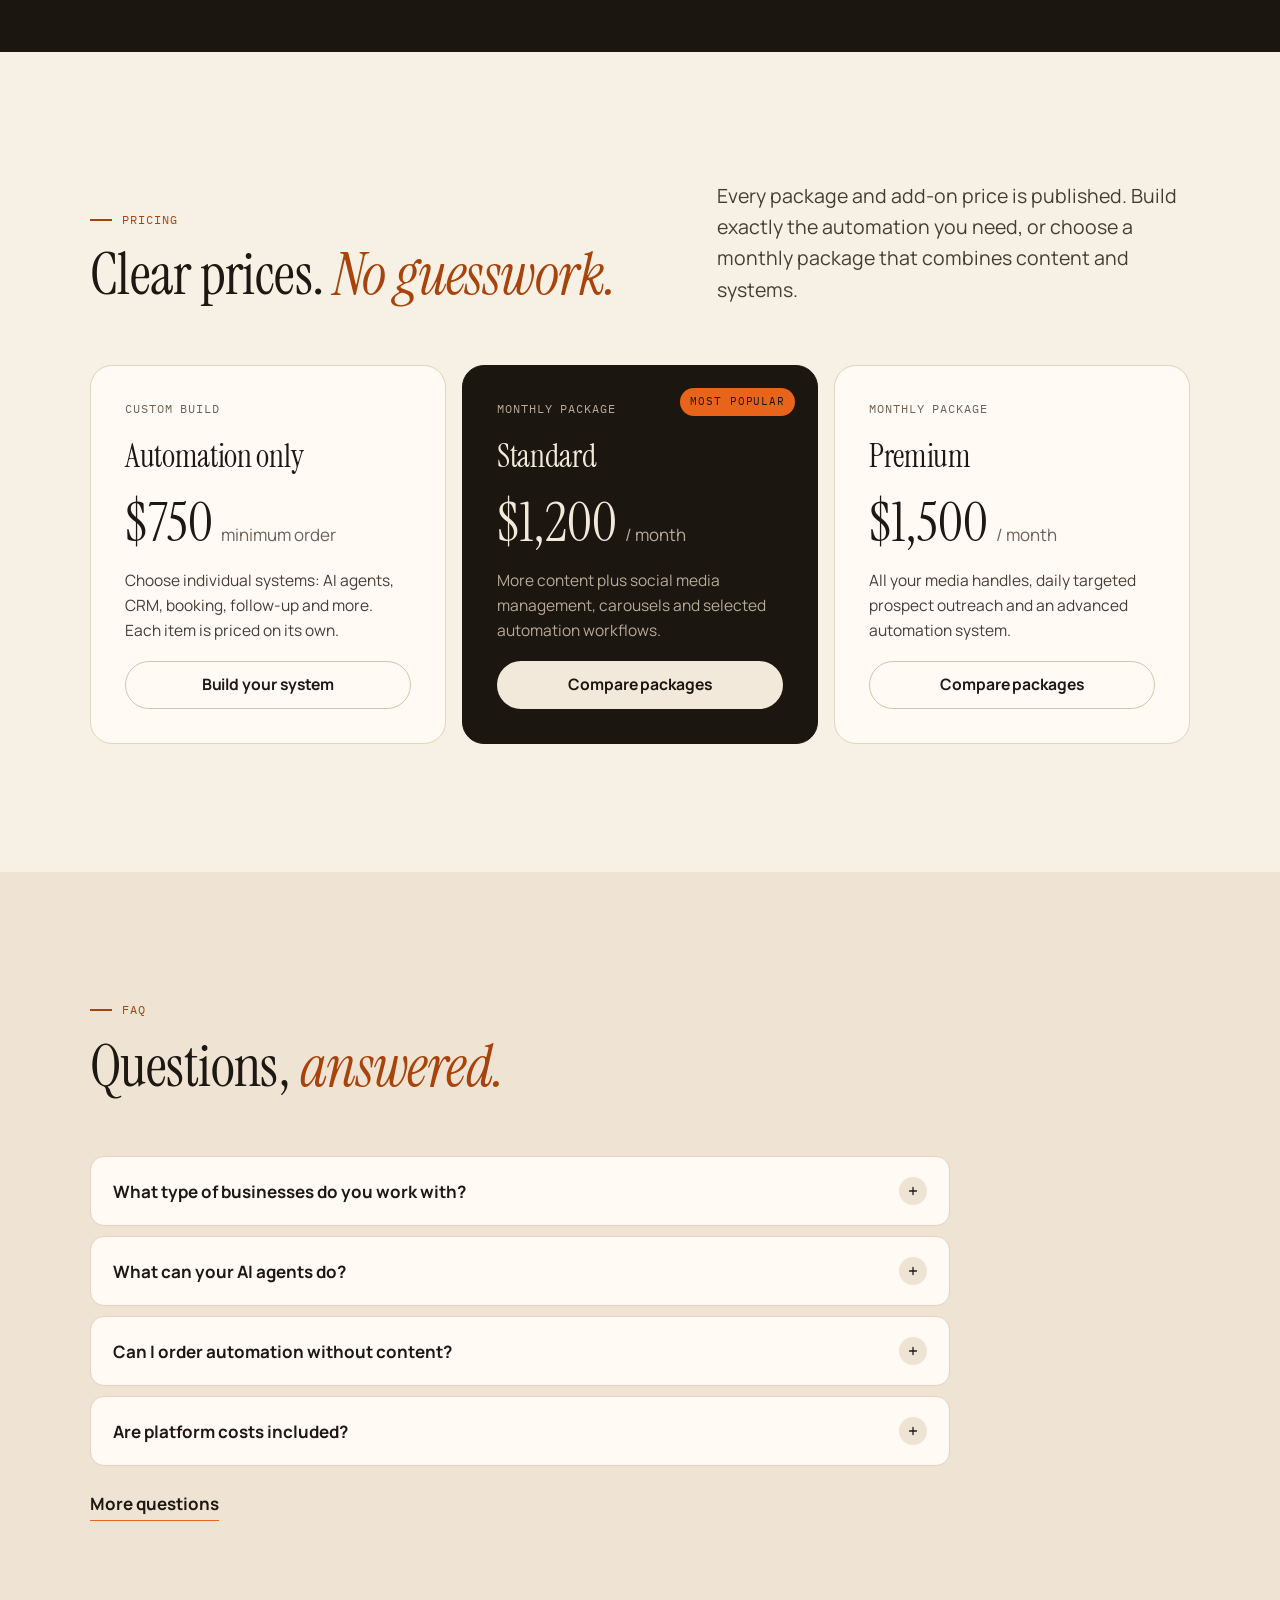
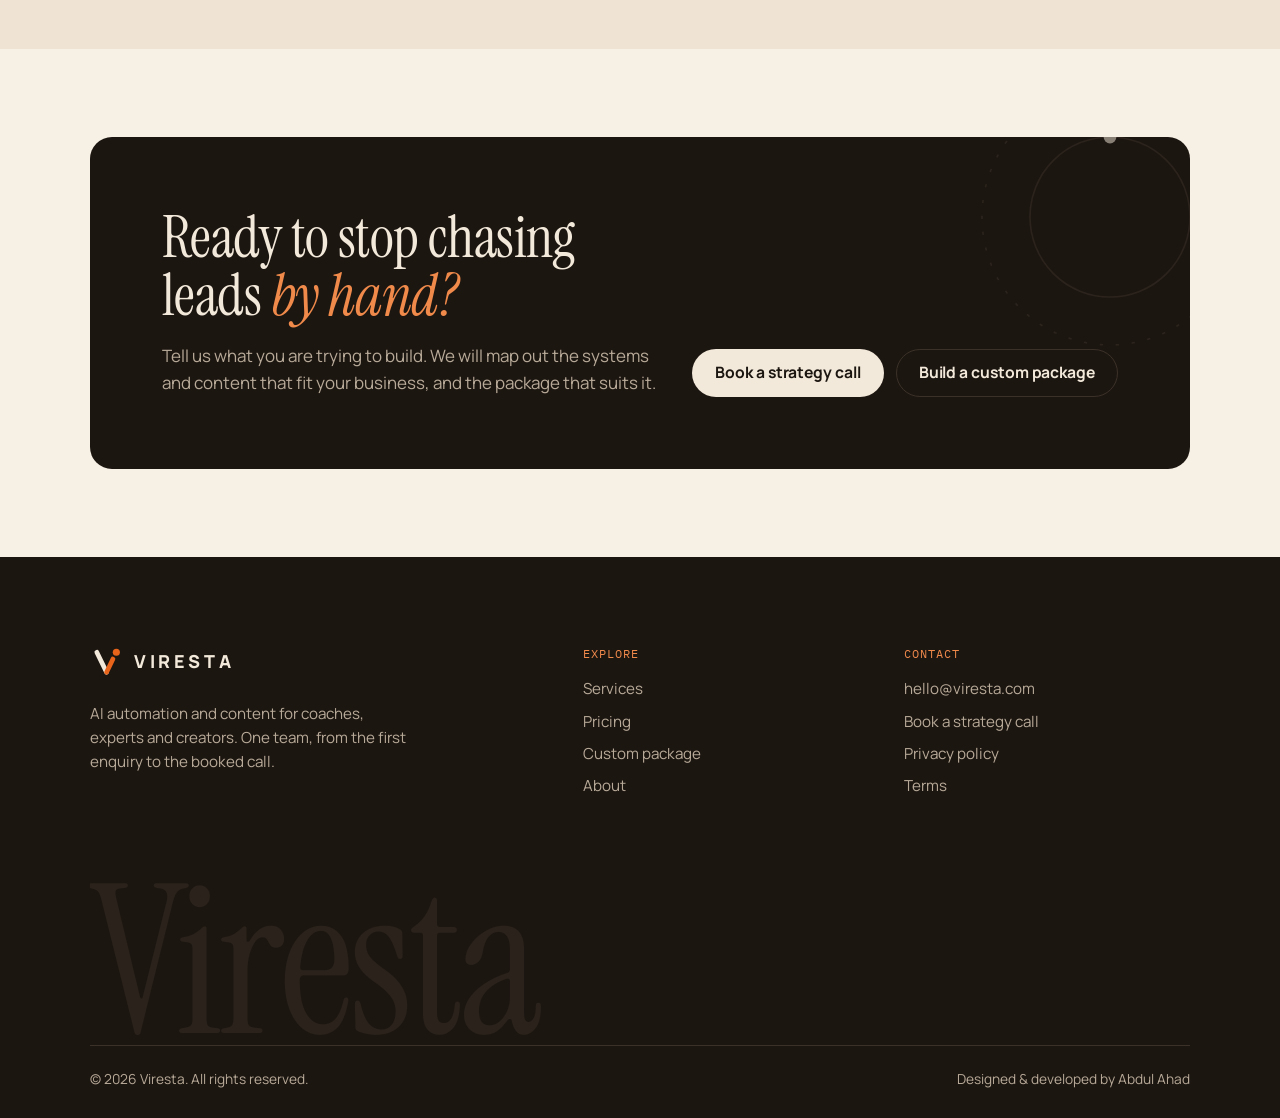
==== commit cfc2ca5a: "Restore the original cream design, keep the new logo Reverts the black header, black hero and theme " ====
--- a/index.html
+++ b/index.html
@@ -5,7 +5,7 @@
 <meta name="viewport" content="width=device-width, initial-scale=1, viewport-fit=cover">
 <title>Viresta | AI Automation Agency for Coaches, Experts and Creators</title>
 <meta name="description" content="Viresta builds AI agents, CRM pipelines, booking and follow-up automations that turn enquiries into booked calls, plus the content that brings those enquiries in.">
-<meta name="theme-color" content="#0d0d0d">
+<meta name="theme-color" content="#f7f0e5">
 <meta name="author" content="Abdul Ahad">
 <meta property="og:title" content="Viresta | AI Automation Agency for Coaches, Experts and Creators">
 <meta property="og:description" content="Viresta builds AI agents, CRM pipelines, booking and follow-up automations that turn enquiries into booked calls, plus the content that brings those enquiries in.">
@@ -19,13 +19,7 @@
 <link rel="preconnect" href="https://fonts.gstatic.com" crossorigin>
 <link href="https://fonts.googleapis.com/css2?family=Instrument+Serif:ital@0;1&family=Manrope:wght@400;500;600;700;800&family=IBM+Plex+Mono:wght@400;500&display=swap" rel="stylesheet">
 <link rel="stylesheet" href="assets/css/style.css">
-<script>
-document.documentElement.classList.add("js");
-/* Theme: saved choice, otherwise the visitor's system setting. Runs before paint to avoid a flash. */
-(function(){var t;try{t=localStorage.getItem("viresta-theme")}catch(e){}
-if(t!=="light"&&t!=="dark")t=window.matchMedia&&matchMedia("(prefers-color-scheme: dark)").matches?"dark":"light";
-document.documentElement.setAttribute("data-theme",t)})();
-</script>
+<script>document.documentElement.classList.add("js");</script>
 </head>
 <body data-page="home">
 <a class="skip" href="#main">Skip to content</a>
@@ -43,14 +37,8 @@
         <li><a href="contact.html" data-nav="contact">Contact</a></li>
       </ul>
     </nav>
-    <div class="nav-actions">
-      <button class="theme-toggle" type="button" aria-label="Switch to dark theme" title="Switch theme">
-        <svg class="i-moon" viewBox="0 0 20 20" aria-hidden="true"><path d="M16 12.5A6.5 6.5 0 0 1 7.5 4a6.5 6.5 0 1 0 8.5 8.5z" fill="none" stroke="currentColor" stroke-width="1.6" stroke-linejoin="round"/></svg>
-        <svg class="i-sun" viewBox="0 0 20 20" aria-hidden="true"><circle cx="10" cy="10" r="3.6" fill="none" stroke="currentColor" stroke-width="1.6"/><path d="M10 1.8v2M10 16.2v2M1.8 10h2M16.2 10h2M4.2 4.2l1.4 1.4M14.4 14.4l1.4 1.4M4.2 15.8l1.4-1.4M14.4 5.6l1.4-1.4" stroke="currentColor" stroke-width="1.6" stroke-linecap="round"/></svg>
-      </button>
-      <div class="nav-cta"><a class="btn btn--primary btn--sm" href="contact.html">Book a strategy call</a></div>
-      <button class="nav-toggle" type="button" aria-label="Open menu" aria-expanded="false" aria-controls="mobile-menu"><span></span></button>
-    </div>
+    <div class="nav-cta"><a class="btn btn--primary btn--sm" href="contact.html">Book a strategy call</a></div>
+    <button class="nav-toggle" type="button" aria-label="Open menu" aria-expanded="false" aria-controls="mobile-menu"><span></span></button>
   </div>
   <div class="mobile-menu" id="mobile-menu">
     <ul>
@@ -66,7 +54,7 @@
 <main id="main">
 
   <!-- ============ Hero ============ -->
-  <section class="hero hero--dark">
+  <section class="hero">
     <div class="wrap hero-grid">
       <div>
         <span class="eyebrow reveal">AI automation agency</span>
@@ -78,7 +66,7 @@
         <div class="btn-row reveal d3">
           <a class="btn btn--primary" href="contact.html">Book a strategy call
             <svg viewBox="0 0 16 16" aria-hidden="true"><path d="M3 8h10M9 4l4 4-4 4" fill="none" stroke="currentColor" stroke-width="1.8" stroke-linecap="round" stroke-linejoin="round"/></svg></a>
-          <a class="btn btn--ghost-dark" href="pricing.html">See pricing</a>
+          <a class="btn btn--ghost" href="pricing.html">See pricing</a>
         </div>
         <ul class="hero-facts reveal d3">
           <li>Published pricing</li>
--- a/assets/css/style.css
+++ b/assets/css/style.css
@@ -19,15 +19,11 @@
   --orange-soft: #f6d7bd;
   --peach: #fbe7d6;
 
-  --dark: #0d0d0d;
-  --dark-2: #1a1a1a;
-  --dark-line: #2e2e2e;
-  --on-dark: #f5efe6;
-  --on-dark-2: #aaa39a;
-  --on-dark-accent: #f08a4b;
-
-  --selected: #fff6ed;
-  --field: #fff;
+  --dark: #1c1611;
+  --dark-2: #2a221b;
+  --dark-line: #3b3128;
+  --on-dark: #f3e9da;
+  --on-dark-2: #b8aa98;
 
   --serif: "Instrument Serif", Georgia, "Times New Roman", serif;
   --sans: "Manrope", system-ui, -apple-system, "Segoe UI", sans-serif;
@@ -74,7 +70,7 @@
 .section--alt { background: var(--cream-2); }
 .section--dark { background: var(--dark); color: var(--on-dark-2); }
 .section--dark h2, .section--dark h3 { color: var(--on-dark); }
-.section--dark .accent { color: var(--on-dark-accent); }
+.section--dark .accent { color: #f08a4b; }
 
 .eyebrow {
   display: inline-flex; align-items: center; gap: 10px;
@@ -82,7 +78,7 @@
   color: var(--orange-ink);
 }
 .eyebrow::before { content: ""; width: 22px; height: 1.5px; background: currentColor; }
-.section--dark .eyebrow { color: var(--on-dark-accent); }
+.section--dark .eyebrow { color: #f08a4b; }
 
 .lead { font-size: clamp(1.05rem, 1.6vw, 1.22rem); color: var(--ink-2); max-width: 60ch; }
 .section--dark .lead { color: var(--on-dark-2); }
@@ -124,39 +120,34 @@
 
 .site-header {
   position: sticky; top: 0; z-index: 50;
-  background: var(--dark);
+  background: rgba(247, 240, 229, .86);
+  -webkit-backdrop-filter: saturate(1.4) blur(10px); backdrop-filter: saturate(1.4) blur(10px);
   border-bottom: 1px solid transparent;
   transition: border-color .25s;
 }
-.site-header.is-scrolled { border-bottom-color: var(--dark-line); }
+.site-header.is-scrolled { border-bottom-color: var(--line); }
 .nav { display: flex; align-items: center; justify-content: space-between; height: 72px; gap: 24px; }
-.brand { display: inline-flex; align-items: center; gap: 10px; font-weight: 800; font-size: 1.12rem; letter-spacing: .2em; color: var(--on-dark); }
+.brand { display: inline-flex; align-items: center; gap: 10px; font-weight: 800; font-size: 1.12rem; letter-spacing: .2em; color: var(--ink); }
 .brand-mark { width: 34px; height: 34px; flex: none; transition: transform .4s var(--ease); }
 .brand:hover .brand-mark { transform: translateY(-2px) rotate(-4deg); }
 .nav-links { display: none; gap: 4px; }
-.nav-links a { padding: 8px 14px; border-radius: 999px; font-weight: 600; font-size: .95rem; color: var(--on-dark-2); transition: color .2s, background .2s; }
-.nav-links a:hover { color: var(--on-dark); background: var(--dark-2); }
-.nav-links a[aria-current="page"] { color: var(--on-dark); background: var(--dark-2); box-shadow: inset 0 0 0 1px var(--dark-line); }
-.nav-actions { display: flex; align-items: center; gap: 10px; }
-.theme-toggle { display: inline-grid; place-items: center; width: 44px; height: 44px; border-radius: 50%; border: 1px solid var(--dark-line); background: transparent; color: var(--on-dark); cursor: pointer; transition: border-color .2s, background .2s; }
-.theme-toggle:hover { border-color: var(--on-dark-2); background: var(--dark-2); }
-.theme-toggle svg { width: 18px; height: 18px; }
-.theme-toggle .i-sun, [data-theme="dark"] .theme-toggle .i-moon { display: none; }
-[data-theme="dark"] .theme-toggle .i-sun { display: block; }
+.nav-links a { padding: 8px 14px; border-radius: 999px; font-weight: 600; font-size: .95rem; color: var(--ink-2); transition: color .2s, background .2s; }
+.nav-links a:hover { color: var(--ink); background: var(--cream-2); }
+.nav-links a[aria-current="page"] { color: var(--ink); background: var(--paper); box-shadow: inset 0 0 0 1px var(--line); }
 .nav-cta { display: none; }
-.nav-toggle { display: inline-grid; place-items: center; width: 44px; height: 44px; border-radius: 50%; border: 1px solid var(--dark-line); background: transparent; cursor: pointer; }
-.nav-toggle span { display: block; width: 18px; height: 1.5px; background: var(--on-dark); position: relative; transition: transform .25s var(--ease), background .2s; }
-.nav-toggle span::before, .nav-toggle span::after { content: ""; position: absolute; left: 0; width: 18px; height: 1.5px; background: var(--on-dark); transition: transform .25s var(--ease); }
+.nav-toggle { display: inline-grid; place-items: center; width: 44px; height: 44px; border-radius: 50%; border: 1px solid var(--line-2); background: transparent; cursor: pointer; }
+.nav-toggle span { display: block; width: 18px; height: 1.5px; background: var(--ink); position: relative; transition: transform .25s var(--ease), background .2s; }
+.nav-toggle span::before, .nav-toggle span::after { content: ""; position: absolute; left: 0; width: 18px; height: 1.5px; background: var(--ink); transition: transform .25s var(--ease); }
 .nav-toggle span::before { top: -6px; }
 .nav-toggle span::after { top: 6px; }
 .nav-open .nav-toggle span { background: transparent; }
 .nav-open .nav-toggle span::before { transform: translateY(6px) rotate(45deg); }
 .nav-open .nav-toggle span::after { transform: translateY(-6px) rotate(-45deg); }
 
-.mobile-menu { display: none; border-top: 1px solid var(--dark-line); background: var(--dark); }
+.mobile-menu { display: none; border-top: 1px solid var(--line); background: var(--cream); }
 .nav-open .mobile-menu { display: block; }
 .mobile-menu ul { list-style: none; margin: 0; padding: 12px var(--gutter) 24px; display: grid; gap: 2px; }
-.mobile-menu a { display: block; padding: 14px 0; font-family: var(--serif); font-size: 1.9rem; color: var(--on-dark); border-bottom: 1px solid var(--dark-line); }
+.mobile-menu a { display: block; padding: 14px 0; font-family: var(--serif); font-size: 1.9rem; color: var(--ink); border-bottom: 1px solid var(--line); }
 .mobile-menu .btn { margin-top: 18px; width: 100%; font-family: var(--sans); font-size: 1rem; border-bottom: 0; color: #fff8f0; }
 
 @media (min-width: 900px) {
@@ -169,14 +160,6 @@
 .hero-grid { display: grid; gap: clamp(40px, 6vw, 64px); align-items: center; }
 @media (min-width: 1000px) { .hero-grid { grid-template-columns: 1.02fr 1fr; } }
 .hero h1 { margin: 22px 0 24px; }
-.hero--dark { background: var(--dark); color: var(--on-dark-2); }
-.hero--dark h1 { color: var(--on-dark); }
-.hero--dark .accent, .hero--dark .eyebrow { color: var(--on-dark-accent); }
-.hero--dark .lead { color: var(--on-dark-2); }
-.hero--dark .hero-facts { color: var(--on-dark-2); }
-.hero--dark::after { content: ""; position: absolute; inset: 0; pointer-events: none; background-image: radial-gradient(var(--dark-line) 1px, transparent 1.2px); background-size: 26px 26px; -webkit-mask-image: linear-gradient(180deg, transparent, #000 30%, #000 70%, transparent); mask-image: linear-gradient(180deg, transparent, #000 30%, #000 70%, transparent); opacity: .7; }
-.hero--dark .wrap { position: relative; z-index: 1; }
-.hero--dark .flow { border-color: var(--dark-line); box-shadow: 0 30px 80px -40px rgba(232, 100, 27, .45); }
 .hero h1 .line { display: block; }
 .underline-word { position: relative; display: inline-block; white-space: nowrap; }
 .underline-word svg { position: absolute; left: -2%; bottom: -.12em; width: 104%; height: .32em; overflow: visible; }
@@ -298,7 +281,7 @@
 .compare-col--after .compare-list b { color: var(--on-dark); }
 .compare-list svg { width: 20px; height: 20px; margin-top: 3px; }
 .ico-x { stroke: var(--muted); }
-.ico-ok { stroke: var(--on-dark-accent); }
+.ico-ok { stroke: #f08a4b; }
 
 /* ---------- Service cards ---------- */
 .cards { display: grid; gap: 16px; }
@@ -372,7 +355,7 @@
 .recipe-steps li:nth-child(3), .recipe-steps li:nth-child(3) .recipe-k { animation-delay: 2s; }
 .recipe-steps li:nth-child(4), .recipe-steps li:nth-child(4) .recipe-k { animation-delay: 3s; }
 .recipe-steps li:nth-child(5), .recipe-steps li:nth-child(5) .recipe-k { animation-delay: 4s; }
-@keyframes recipe { 0% { background: var(--cream); box-shadow: none; } 6%, 60% { background: var(--selected); box-shadow: inset 0 0 0 1px var(--orange-soft); } 75%, 100% { background: var(--cream); box-shadow: none; } }
+@keyframes recipe { 0% { background: var(--cream); box-shadow: none; } 6%, 60% { background: #fff6ed; box-shadow: inset 0 0 0 1px var(--orange-soft); } 75%, 100% { background: var(--cream); box-shadow: none; } }
 @keyframes recipe-k { 0% { background: var(--paper); color: var(--muted); border-color: var(--line-2); } 6%, 60% { background: var(--orange-btn); color: #fff8f0; border-color: var(--orange-btn); } 75%, 100% { background: var(--paper); color: var(--muted); border-color: var(--line-2); } }
 
 /* ---------- Steps ---------- */
@@ -405,7 +388,7 @@
 @media (min-width: 960px) { .split { grid-template-columns: 1fr 1fr; gap: 72px; } .split--rev > :first-child { order: 2; } }
 .checklist { list-style: none; margin: 24px 0 0; padding: 0; display: grid; gap: 12px; }
 .checklist li { display: grid; grid-template-columns: 22px 1fr; gap: 12px; align-items: start; }
-.checklist li::before { content: ""; width: 18px; height: 18px; margin-top: 4px; border-radius: 50%; background: var(--orange-soft) url("data:image/svg+xml,%3Csvg xmlns='http://www.w3.org/2000/svg' viewBox='0 0 20 20'%3E%3Cpath d='M5.5 10.5l3 3 6-7' fill='none' stroke='%23e8641b' stroke-width='2.4' stroke-linecap='round' stroke-linejoin='round'/%3E%3C/svg%3E") center/14px no-repeat; }
+.checklist li::before { content: ""; width: 18px; height: 18px; margin-top: 4px; border-radius: 50%; background: var(--orange-soft) url("data:image/svg+xml,%3Csvg xmlns='http://www.w3.org/2000/svg' viewBox='0 0 20 20'%3E%3Cpath d='M5.5 10.5l3 3 6-7' fill='none' stroke='%23a8430b' stroke-width='2.2' stroke-linecap='round' stroke-linejoin='round'/%3E%3C/svg%3E") center/14px no-repeat; }
 
 .panel { background: var(--paper); border: 1px solid var(--line); border-radius: var(--r-lg); box-shadow: var(--shadow); padding: clamp(18px, 3vw, 28px); }
 
@@ -455,11 +438,11 @@
 .b-list { display: grid; gap: 8px; }
 @media (min-width: 680px) { .b-list { grid-template-columns: 1fr 1fr; } }
 .b-item { display: grid; grid-template-columns: 1fr auto; gap: 4px 12px; align-items: center; padding: 14px 16px; background: var(--paper); border: 1px solid var(--line); border-radius: var(--r); transition: border-color .2s, background .2s; }
-.b-item.is-on { border-color: var(--orange); background: var(--selected); }
+.b-item.is-on { border-color: var(--orange); background: #fff6ed; }
 .b-item .nm { font-weight: 700; color: var(--ink); font-size: .96rem; }
 .b-item .nt { grid-column: 1; font-size: .82rem; color: var(--muted); }
 .b-item .pr { grid-column: 1; font-family: var(--mono); font-size: .8rem; color: var(--orange-ink); }
-.qty { grid-column: 2; grid-row: 1 / span 3; display: inline-flex; align-items: center; border: 1px solid var(--line-2); border-radius: 999px; background: var(--field); }
+.qty { grid-column: 2; grid-row: 1 / span 3; display: inline-flex; align-items: center; border: 1px solid var(--line-2); border-radius: 999px; background: #fff; }
 .qty button { width: 34px; height: 34px; border: 0; background: transparent; cursor: pointer; font-size: 1.1rem; color: var(--ink); border-radius: 50%; }
 .qty button:hover { background: var(--cream-2); }
 .qty output { min-width: 22px; text-align: center; font-weight: 700; font-variant-numeric: tabular-nums; }
@@ -493,7 +476,7 @@
 .field { display: grid; gap: 6px; }
 .field label { font-weight: 700; font-size: .9rem; color: var(--ink); }
 .field label .req { color: var(--orange-ink); }
-.field input, .field select, .field textarea { width: 100%; min-height: 48px; padding: 12px 14px; border-radius: var(--r-sm); border: 1px solid var(--line-2); background: var(--field); color: var(--ink); transition: border-color .2s, box-shadow .2s; }
+.field input, .field select, .field textarea { width: 100%; min-height: 48px; padding: 12px 14px; border-radius: var(--r-sm); border: 1px solid var(--line-2); background: #fff; color: var(--ink); transition: border-color .2s, box-shadow .2s; }
 .field textarea { min-height: 140px; resize: vertical; }
 .field input:focus, .field select:focus, .field textarea:focus { outline: none; border-color: var(--orange-btn); box-shadow: 0 0 0 3px rgba(232, 100, 27, .18); }
 .field [aria-invalid="true"] { border-color: #b3261e; }
@@ -506,8 +489,8 @@
 .faq details[open] { border-color: var(--line-2); }
 .faq summary { list-style: none; cursor: pointer; display: flex; justify-content: space-between; align-items: center; gap: 16px; padding: 20px 0; font-weight: 700; color: var(--ink); }
 .faq summary::-webkit-details-marker { display: none; }
-.faq summary::after { content: ""; flex: none; width: 28px; height: 28px; border-radius: 50%; background: linear-gradient(var(--ink), var(--ink)) center / 12px 1.8px no-repeat, linear-gradient(var(--ink), var(--ink)) center / 1.8px 12px no-repeat, var(--cream-2); transition: transform .3s var(--ease), background-color .2s; }
-.faq details[open] summary::after { transform: rotate(45deg); }
+.faq summary::after { content: ""; flex: none; width: 28px; height: 28px; border-radius: 50%; background: var(--cream-2) url("data:image/svg+xml,%3Csvg xmlns='http://www.w3.org/2000/svg' viewBox='0 0 20 20'%3E%3Cpath d='M10 5v10M5 10h10' stroke='%231e1813' stroke-width='1.8' stroke-linecap='round'/%3E%3C/svg%3E") center/14px no-repeat; transition: transform .3s var(--ease), background-color .2s; }
+.faq details[open] summary::after { transform: rotate(45deg); background-color: var(--orange-soft); }
 .faq details p { padding: 0 0 20px; max-width: 70ch; }
 
 /* ---------- Page header ---------- */
@@ -523,7 +506,7 @@
 .cta-band { position: relative; overflow: hidden; border-radius: var(--r-lg); background: var(--dark); color: var(--on-dark-2); padding: clamp(36px, 6vw, 72px); display: grid; gap: 28px; }
 @media (min-width: 900px) { .cta-band { grid-template-columns: 1.4fr auto; align-items: end; } }
 .cta-band h2 { color: var(--on-dark); max-width: 16ch; }
-.cta-band .accent { color: var(--on-dark-accent); }
+.cta-band .accent { color: #f08a4b; }
 .cta-band p { max-width: 54ch; margin-top: 16px; }
 .cta-band .orbit { position: absolute; right: -80px; top: -80px; width: 320px; opacity: .5; pointer-events: none; }
 
@@ -538,7 +521,7 @@
 @media (min-width: 1080px) { .values { grid-template-columns: repeat(4, 1fr); } }
 .value { padding: 26px; border-top: 2px solid var(--orange); background: var(--paper); border-radius: 0 0 var(--r) var(--r); display: grid; gap: 10px; }
 .mission { font-family: var(--serif); font-size: clamp(2rem, 4.4vw, 3.4rem); line-height: 1.12; color: var(--on-dark); max-width: 22ch; }
-.mission em { color: var(--on-dark-accent); }
+.mission em { color: #f08a4b; }
 
 /* ---------- Contact ---------- */
 .contact-grid { display: grid; gap: 28px; align-items: start; }
@@ -563,7 +546,7 @@
 @media (min-width: 860px) { .foot-grid { grid-template-columns: 1.6fr 1fr 1fr; } }
 .site-footer .brand { color: var(--on-dark); }
 .foot-tag { margin-top: 16px; max-width: 36ch; }
-.foot-h { font-family: var(--mono); font-size: .74rem; letter-spacing: .08em; text-transform: uppercase; color: var(--on-dark-accent); margin-bottom: 14px; }
+.foot-h { font-family: var(--mono); font-size: .74rem; letter-spacing: .08em; text-transform: uppercase; color: #f08a4b; margin-bottom: 14px; }
 .foot-links { list-style: none; margin: 0; padding: 0; display: grid; gap: 8px; }
 .foot-links a:hover { color: var(--on-dark); }
 .foot-big { margin-top: clamp(48px, 8vw, 80px); font-family: var(--serif); font-size: clamp(4rem, 17vw, 13rem); line-height: .8; color: var(--dark-2); letter-spacing: -.02em; user-select: none; white-space: nowrap; overflow: hidden; }
@@ -577,50 +560,6 @@
 .js .reveal { opacity: 0; transform: translateY(22px); transition: opacity .8s var(--ease), transform .8s var(--ease); }
 .js .reveal.in { opacity: 1; transform: none; }
 .js .reveal.d1 { transition-delay: .08s; } .js .reveal.d2 { transition-delay: .16s; } .js .reveal.d3 { transition-delay: .24s; }
-
-/* ---------- Dark (black) theme ----------
-   Toggled from the header and saved per visitor. Illustrations keep the
-   light palette so they read as small "screens" on the black page. */
-[data-theme="dark"] {
-  color-scheme: dark;
-  --cream: #0f0f0f;
-  --cream-2: #161616;
-  --paper: #1b1b1b;
-  --ink: #f5efe6;
-  --ink-2: #cdc6bb;
-  --muted: #9b948b;
-  --line: #2a2a2a;
-  --line-2: #3a3a3a;
-  --orange-ink: #f08a4b;
-  --orange-soft: #3d2414;
-  --peach: #24170e;
-  --selected: #24170e;
-  --field: #121212;
-  --dark: #070707;
-  --dark-2: #161616;
-  --dark-line: #2a2a2a;
-  --shadow: 0 1px 0 rgba(0, 0, 0, .4), 0 18px 40px -24px rgba(0, 0, 0, .9);
-}
-[data-theme="dark"] body { background: var(--cream); }
-[data-theme="dark"] .flow, [data-theme="dark"] .illo, [data-theme="dark"] .svc-illo {
-  --cream: #f7f0e5; --cream-2: #efe4d3; --paper: #fffaf3;
-  --ink: #1e1813; --ink-2: #463c33; --muted: #6e6257;
-  --line: #e2d4c0; --line-2: #d6c5ad;
-  --orange-ink: #a8430b; --orange-soft: #f6d7bd;
-}
-[data-theme="dark"] .card .illo { background: #efe4d3; }
-[data-theme="dark"] .svc-illo, [data-theme="dark"] .section--alt .svc-illo { background: #f7f0e5; border-color: transparent; }
-[data-theme="dark"] .section--dark, [data-theme="dark"] .site-footer, [data-theme="dark"] .hero--dark { border-block: 1px solid var(--dark-line); }
-[data-theme="dark"] .cta-band, [data-theme="dark"] .summary, [data-theme="dark"] .compare-col--after { box-shadow: inset 0 0 0 1px var(--dark-line); }
-[data-theme="dark"] .plan--pop { border-color: var(--orange); }
-[data-theme="dark"] .monogram { background: var(--paper); box-shadow: inset 0 0 0 1px var(--line); }
-[data-theme="dark"] .deco circle[fill="#fbe7d6"] { fill: #1b1b1b; }
-[data-theme="dark"] .deco [fill="#1e1813"] { fill: #f5efe6; }
-[data-theme="dark"] .deco [stroke="#1e1813"] { stroke: #f5efe6; }
-[data-theme="dark"] .marquee li { color: var(--ink); }
-[data-theme="dark"] .field [aria-invalid="true"] { border-color: #f2766b; }
-[data-theme="dark"] .field .err { color: #f2766b; }
-[data-theme="dark"] ::selection { background: #5a3018; color: #fff; }
 
 /* ---------- Reduced motion ---------- */
 @media (prefers-reduced-motion: reduce) {
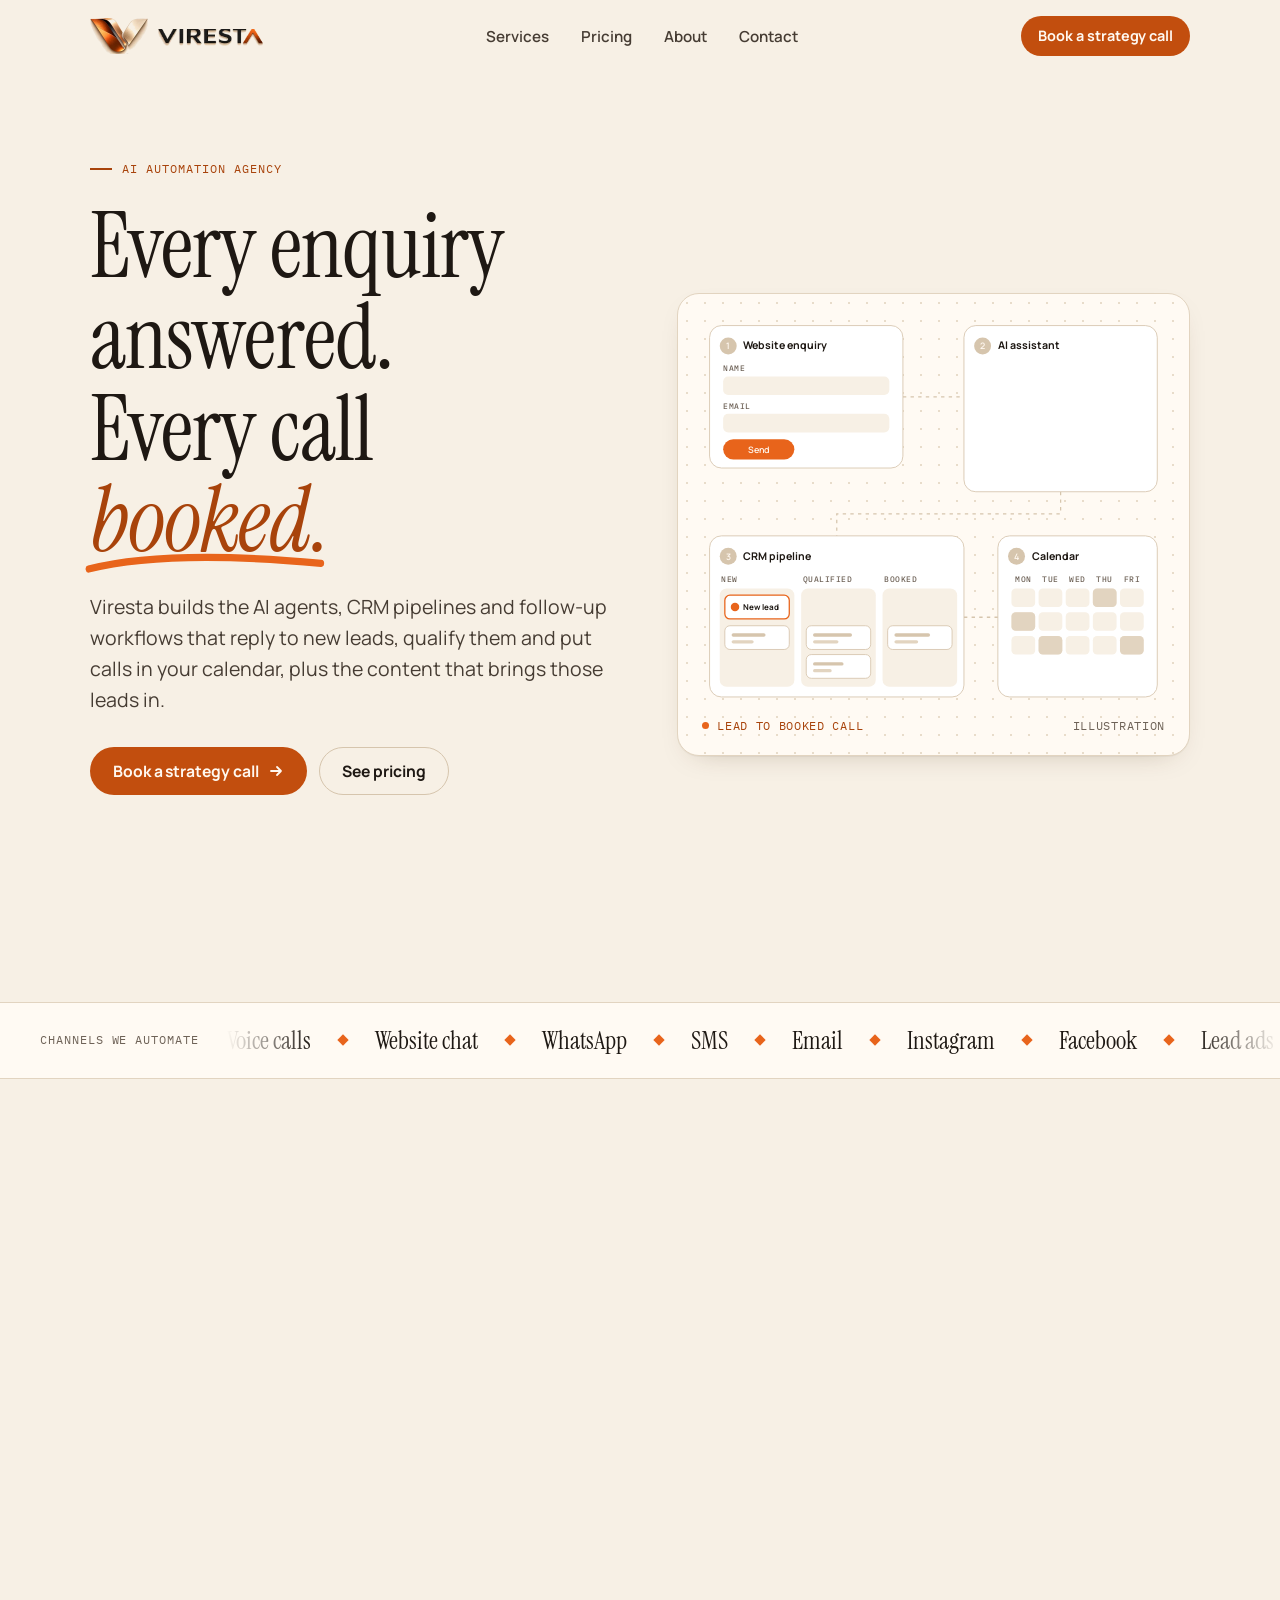
==== commit a2cc965d: "Use the original Viresta logo, more cream, faster loading, better founder section - Header, footer, " ====
--- a/index.html
+++ b/index.html
@@ -12,12 +12,15 @@
 <meta property="og:type" content="website">
 <meta property="og:image" content="assets/img/og-image.png">
 <meta name="twitter:card" content="summary_large_image">
-<link rel="icon" type="image/svg+xml" href="assets/img/favicon.svg">
-<link rel="icon" type="image/png" sizes="64x64" href="assets/img/favicon.png">
+<link rel="icon" type="image/png" href="assets/img/favicon.png">
 <link rel="apple-touch-icon" href="assets/img/apple-touch-icon.png">
 <link rel="preconnect" href="https://fonts.googleapis.com">
 <link rel="preconnect" href="https://fonts.gstatic.com" crossorigin>
-<link href="https://fonts.googleapis.com/css2?family=Instrument+Serif:ital@0;1&family=Manrope:wght@400;500;600;700;800&family=IBM+Plex+Mono:wght@400;500&display=swap" rel="stylesheet">
+<!-- Fonts load without blocking the first paint -->
+<link rel="preload" as="style" href="https://fonts.googleapis.com/css2?family=Instrument+Serif:ital@0;1&family=Manrope:wght@400..800&family=IBM+Plex+Mono&display=swap">
+<link rel="stylesheet" href="https://fonts.googleapis.com/css2?family=Instrument+Serif:ital@0;1&family=Manrope:wght@400..800&family=IBM+Plex+Mono&display=swap" media="print" onload="this.media='all'">
+<noscript><link rel="stylesheet" href="https://fonts.googleapis.com/css2?family=Instrument+Serif:ital@0;1&family=Manrope:wght@400..800&family=IBM+Plex+Mono&display=swap"></noscript>
+<link rel="preload" as="image" href="assets/img/logo-mark.webp" type="image/webp">
 <link rel="stylesheet" href="assets/css/style.css">
 <script>document.documentElement.classList.add("js");</script>
 </head>
@@ -26,8 +29,8 @@
 <header class="site-header" id="top">
   <div class="wrap nav">
     <a class="brand" href="index.html" aria-label="Viresta home">
-      <svg class="brand-mark" viewBox="0 0 40 40" aria-hidden="true"><path d="M8 8.5L19.5 32" stroke="currentColor" stroke-width="5.5" stroke-linecap="round" fill="none"/><path d="M19.5 32L27 16.5" stroke="#e8641b" stroke-width="5.5" stroke-linecap="round" fill="none"/><circle cx="31" cy="8.5" r="4.2" fill="#e8641b"/></svg>
-      <span>VIRESTA</span>
+      <img class="brand-v" src="assets/img/logo-mark.webp" alt="" width="58" height="36" fetchpriority="high" decoding="async">
+      <img class="brand-word" src="assets/img/logo-word.webp" alt="Viresta" width="105" height="17" decoding="async">
     </a>
     <nav aria-label="Main">
       <ul class="nav-links" style="list-style:none;margin:0;padding:0">
@@ -395,13 +398,13 @@
   </section>
 
   <!-- ============ Process ============ -->
-  <section class="section section--dark">
+  <section class="section section--sand">
     <div class="wrap">
       <div class="head">
         <span class="eyebrow reveal">How it works</span>
         <h2 class="reveal d1">Four steps from first call to <em class="accent">steady growth.</em></h2>
       </div>
-      <div class="steps" data-steps>
+      <div class="steps steps--light" data-steps>
         <div class="steps-line" aria-hidden="true"><i></i></div>
         <div class="step"><span class="step-dot">01</span><h3>Strategy</h3><p>We learn your offer, your audience and how leads reach you today.</p></div>
         <div class="step"><span class="step-dot">02</span><h3>Build</h3><p>We set up the AI agents, CRM, funnels and workflows, and test them end to end.</p></div>
@@ -490,8 +493,8 @@
     <div class="foot-grid">
       <div>
         <a class="brand" href="index.html" aria-label="Viresta home">
-          <svg class="brand-mark" viewBox="0 0 40 40" aria-hidden="true"><path d="M8 8.5L19.5 32" stroke="currentColor" stroke-width="5.5" stroke-linecap="round" fill="none"/><path d="M19.5 32L27 16.5" stroke="#e8641b" stroke-width="5.5" stroke-linecap="round" fill="none"/><circle cx="31" cy="8.5" r="4.2" fill="#e8641b"/></svg>
-          <span>VIRESTA</span>
+          <img class="brand-v" src="assets/img/logo-mark.webp" alt="" width="58" height="36" loading="lazy" decoding="async">
+      <img class="brand-word" src="assets/img/logo-word.webp" alt="Viresta" width="105" height="17" loading="lazy" decoding="async">
         </a>
         <p class="foot-tag">AI automation and content for coaches, experts and creators. One team, from the first enquiry to the booked call.</p>
       </div>
--- a/assets/css/style.css
+++ b/assets/css/style.css
@@ -18,6 +18,8 @@
   --orange-ink: #a8430b;  /* small orange text on cream */
   --orange-soft: #f6d7bd;
   --peach: #fbe7d6;
+  --sand: #ece0cd;        /* champagne tone from the logo */
+  --sand-2: #e2d0b6;
 
   --dark: #1c1611;
   --dark-2: #2a221b;
@@ -39,7 +41,7 @@
 }
 
 *, *::before, *::after { box-sizing: border-box; }
-html { -webkit-text-size-adjust: 100%; scroll-behavior: smooth; }
+html { -webkit-text-size-adjust: 100%; scroll-behavior: smooth; scroll-padding-top: 88px; }
 body {
   margin: 0;
   background: var(--cream);
@@ -68,6 +70,9 @@
 .section { padding: clamp(72px, 10vw, 128px) 0; }
 .section--tight { padding: clamp(56px, 7vw, 88px) 0; }
 .section--alt { background: var(--cream-2); }
+.section--sand { background: var(--sand); }
+/* Skip rendering work for sections far below the fold (faster first paint) */
+.section { content-visibility: auto; contain-intrinsic-size: auto 900px; }
 .section--dark { background: var(--dark); color: var(--on-dark-2); }
 .section--dark h2, .section--dark h3 { color: var(--on-dark); }
 .section--dark .accent { color: #f08a4b; }
@@ -120,16 +125,22 @@
 
 .site-header {
   position: sticky; top: 0; z-index: 50;
-  background: rgba(247, 240, 229, .86);
-  -webkit-backdrop-filter: saturate(1.4) blur(10px); backdrop-filter: saturate(1.4) blur(10px);
+  background: transparent;
   border-bottom: 1px solid transparent;
-  transition: border-color .25s;
-}
-.site-header.is-scrolled { border-bottom-color: var(--line); }
+  transition: background-color .3s, border-color .3s;
+}
+/* Once the page scrolls, a light see-through glass keeps the links readable */
+.site-header.is-scrolled {
+  background: rgba(247, 240, 229, .55);
+  -webkit-backdrop-filter: saturate(1.4) blur(14px); backdrop-filter: saturate(1.4) blur(14px);
+  border-bottom-color: rgba(226, 212, 192, .7);
+}
+.nav-open .site-header { background: var(--cream); }
 .nav { display: flex; align-items: center; justify-content: space-between; height: 72px; gap: 24px; }
-.brand { display: inline-flex; align-items: center; gap: 10px; font-weight: 800; font-size: 1.12rem; letter-spacing: .2em; color: var(--ink); }
-.brand-mark { width: 34px; height: 34px; flex: none; transition: transform .4s var(--ease); }
-.brand:hover .brand-mark { transform: translateY(-2px) rotate(-4deg); }
+.brand { display: inline-flex; align-items: center; gap: 10px; }
+.brand-v { height: 36px; width: auto; flex: none; transition: transform .5s var(--ease); }
+.brand-word { height: 17px; width: auto; flex: none; margin-top: 2px; }
+.brand:hover .brand-v { transform: translateY(-2px); }
 .nav-links { display: none; gap: 4px; }
 .nav-links a { padding: 8px 14px; border-radius: 999px; font-weight: 600; font-size: .95rem; color: var(--ink-2); transition: color .2s, background .2s; }
 .nav-links a:hover { color: var(--ink); background: var(--cream-2); }
@@ -271,17 +282,14 @@
 @media (min-width: 860px) { .compare { grid-template-columns: 1fr 1fr; } }
 .compare-col { border-radius: var(--r-lg); padding: clamp(24px, 3.5vw, 40px); }
 .compare-col--before { background: transparent; border: 1px dashed var(--line-2); }
-.compare-col--after { background: var(--dark); color: var(--on-dark-2); }
+.compare-col--after { background: var(--paper); border: 1.5px solid var(--orange); box-shadow: var(--shadow); }
 .compare-col h3 { margin-bottom: 22px; display: flex; align-items: center; gap: 12px; }
-.compare-col--after h3 { color: var(--on-dark); }
 .compare-list { list-style: none; margin: 0; padding: 0; display: grid; gap: 0; }
 .compare-list li { display: grid; grid-template-columns: 26px 1fr; gap: 12px; padding: 14px 0; border-top: 1px solid var(--line); }
-.compare-col--after .compare-list li { border-top-color: var(--dark-line); }
 .compare-list b { display: block; color: var(--ink); font-weight: 700; }
-.compare-col--after .compare-list b { color: var(--on-dark); }
 .compare-list svg { width: 20px; height: 20px; margin-top: 3px; }
 .ico-x { stroke: var(--muted); }
-.ico-ok { stroke: #f08a4b; }
+.ico-ok { stroke: var(--orange); }
 
 /* ---------- Service cards ---------- */
 .cards { display: grid; gap: 16px; }
@@ -511,17 +519,28 @@
 .cta-band .orbit { position: absolute; right: -80px; top: -80px; width: 320px; opacity: .5; pointer-events: none; }
 
 /* ---------- About ---------- */
-.founder { display: grid; gap: 32px; align-items: center; }
-@media (min-width: 900px) { .founder { grid-template-columns: 320px 1fr; gap: 64px; } }
-.monogram { aspect-ratio: 1; border-radius: var(--r-lg); background: var(--orange-soft); display: grid; place-items: center; position: relative; overflow: hidden; }
-.monogram span { font-family: var(--serif); font-size: 7rem; color: var(--orange-ink); position: relative; }
+.founder { display: grid; gap: 36px; align-items: center; background: var(--paper); border: 1px solid var(--line); border-radius: calc(var(--r-lg) + 6px); padding: clamp(20px, 3.5vw, 44px); box-shadow: var(--shadow); }
+@media (min-width: 900px) { .founder { grid-template-columns: 380px 1fr; gap: 60px; } }
+.founder-visual { position: relative; }
+.monogram { aspect-ratio: 4 / 5; border-radius: var(--r-lg); background: linear-gradient(160deg, var(--sand) 0%, var(--orange-soft) 100%); display: grid; place-items: center; position: relative; overflow: hidden; }
+.monogram img { position: absolute; inset: 0; width: 100%; height: 100%; object-fit: cover; }
+.monogram span { font-family: var(--serif); font-size: clamp(6rem, 12vw, 8rem); color: var(--orange-ink); position: relative; letter-spacing: -.02em; }
 .monogram svg { position: absolute; inset: 0; width: 100%; height: 100%; }
+.founder-badge { position: absolute; right: -14px; bottom: -14px; width: 92px; height: 92px; border-radius: 50%; background: var(--cream); box-shadow: 0 0 0 6px var(--paper), var(--shadow); }
+.founder-role { display: inline-flex; align-items: center; gap: 8px; margin: 10px 0 22px; padding: 6px 14px; border-radius: 999px; background: var(--sand); color: var(--ink); font-weight: 700; font-size: .88rem; }
+.founder-role::before { content: ""; width: 7px; height: 7px; border-radius: 50%; background: var(--orange); }
+.founder-statement { font-family: var(--serif); font-size: clamp(1.6rem, 2.6vw, 2.1rem); line-height: 1.2; color: var(--ink); max-width: 30ch; padding-left: 20px; border-left: 2px solid var(--orange); margin-bottom: 20px; }
+.founder-statement em { color: var(--orange-ink); }
+.founder-facts { list-style: none; margin: 28px 0 0; padding: 0; display: grid; gap: 10px; }
+@media (min-width: 620px) { .founder-facts { grid-template-columns: repeat(3, 1fr); } }
+.founder-facts li { padding: 14px 16px; border-radius: var(--r); background: var(--cream); border: 1px solid var(--line); display: grid; gap: 2px; font-size: .92rem; color: var(--ink); font-weight: 600; overflow-wrap: anywhere; }
+.founder-facts span { font-family: var(--mono); font-size: .7rem; letter-spacing: .06em; text-transform: uppercase; color: var(--muted); font-weight: 400; }
 .values { display: grid; gap: 16px; }
 @media (min-width: 760px) { .values { grid-template-columns: repeat(2, 1fr); } }
 @media (min-width: 1080px) { .values { grid-template-columns: repeat(4, 1fr); } }
 .value { padding: 26px; border-top: 2px solid var(--orange); background: var(--paper); border-radius: 0 0 var(--r) var(--r); display: grid; gap: 10px; }
-.mission { font-family: var(--serif); font-size: clamp(2rem, 4.4vw, 3.4rem); line-height: 1.12; color: var(--on-dark); max-width: 22ch; }
-.mission em { color: #f08a4b; }
+.mission { font-family: var(--serif); font-size: clamp(2rem, 4.4vw, 3.4rem); line-height: 1.12; color: var(--ink); max-width: 22ch; }
+.mission em { color: var(--orange-ink); }
 
 /* ---------- Contact ---------- */
 .contact-grid { display: grid; gap: 28px; align-items: start; }
@@ -541,23 +560,26 @@
 .prose ul { margin: 8px 0 0; padding-left: 20px; }
 
 /* ---------- Footer ---------- */
-.site-footer { background: var(--dark); color: var(--on-dark-2); padding: clamp(56px, 8vw, 88px) 0 28px; font-size: .95rem; }
+.site-footer { background: var(--cream-2); color: var(--ink-2); border-top: 1px solid var(--line); padding: clamp(56px, 8vw, 88px) 0 28px; font-size: .95rem; }
 .foot-grid { display: grid; gap: 36px; }
 @media (min-width: 860px) { .foot-grid { grid-template-columns: 1.6fr 1fr 1fr; } }
-.site-footer .brand { color: var(--on-dark); }
+.site-footer .brand-v { height: 44px; }
+.site-footer .brand-word { height: 20px; }
 .foot-tag { margin-top: 16px; max-width: 36ch; }
-.foot-h { font-family: var(--mono); font-size: .74rem; letter-spacing: .08em; text-transform: uppercase; color: #f08a4b; margin-bottom: 14px; }
+.foot-h { font-family: var(--mono); font-size: .74rem; letter-spacing: .08em; text-transform: uppercase; color: var(--orange-ink); margin-bottom: 14px; }
 .foot-links { list-style: none; margin: 0; padding: 0; display: grid; gap: 8px; }
-.foot-links a:hover { color: var(--on-dark); }
-.foot-big { margin-top: clamp(48px, 8vw, 80px); font-family: var(--serif); font-size: clamp(4rem, 17vw, 13rem); line-height: .8; color: var(--dark-2); letter-spacing: -.02em; user-select: none; white-space: nowrap; overflow: hidden; }
-.foot-bottom { display: flex; flex-wrap: wrap; justify-content: space-between; gap: 12px; padding-top: 22px; border-top: 1px solid var(--dark-line); font-size: .86rem; }
+.foot-links a { transition: color .2s; }
+.foot-links a:hover { color: var(--orange-ink); }
+.foot-big { margin-top: clamp(48px, 8vw, 80px); font-family: var(--serif); font-size: clamp(4rem, 17vw, 13rem); line-height: .8; color: var(--sand-2); letter-spacing: -.02em; user-select: none; white-space: nowrap; overflow: hidden; }
+.foot-bottom { display: flex; flex-wrap: wrap; justify-content: space-between; gap: 12px; padding-top: 22px; border-top: 1px solid var(--line-2); font-size: .86rem; color: var(--muted); }
 
 /* ---------- Toast ---------- */
 .toast { position: fixed; left: 50%; bottom: 24px; transform: translate(-50%, 20px); opacity: 0; pointer-events: none; background: var(--ink); color: var(--cream); padding: 12px 18px; border-radius: 999px; font-size: .92rem; font-weight: 600; transition: opacity .3s, transform .3s var(--ease); z-index: 90; }
 .toast.show { opacity: 1; transform: translate(-50%, 0); }
 
 /* ---------- Scroll reveal ---------- */
-.js .reveal { opacity: 0; transform: translateY(22px); transition: opacity .8s var(--ease), transform .8s var(--ease); }
+.js .reveal { opacity: 0; transform: translateY(14px); transition: opacity .7s var(--ease), transform .7s var(--ease); will-change: opacity, transform; }
+.js .reveal.in { will-change: auto; }
 .js .reveal.in { opacity: 1; transform: none; }
 .js .reveal.d1 { transition-delay: .08s; } .js .reveal.d2 { transition-delay: .16s; } .js .reveal.d3 { transition-delay: .24s; }
 
@@ -594,3 +616,7 @@
 
 .paused .marquee-track, .paused .typing-dot { animation-play-state: paused !important; }
 .sr-only { position: absolute; width: 1px; height: 1px; padding: 0; margin: -1px; overflow: hidden; clip: rect(0, 0, 0, 0); white-space: nowrap; border: 0; }
+.deco--logo { aspect-ratio: 1; }
+.deco--logo svg { width: 100%; height: 100%; }
+.deco--logo img { position: absolute; left: 50%; top: 50%; width: 52%; height: auto; transform: translate(-50%, -54%); }
+.founder-facts a { color: var(--orange-ink); }
